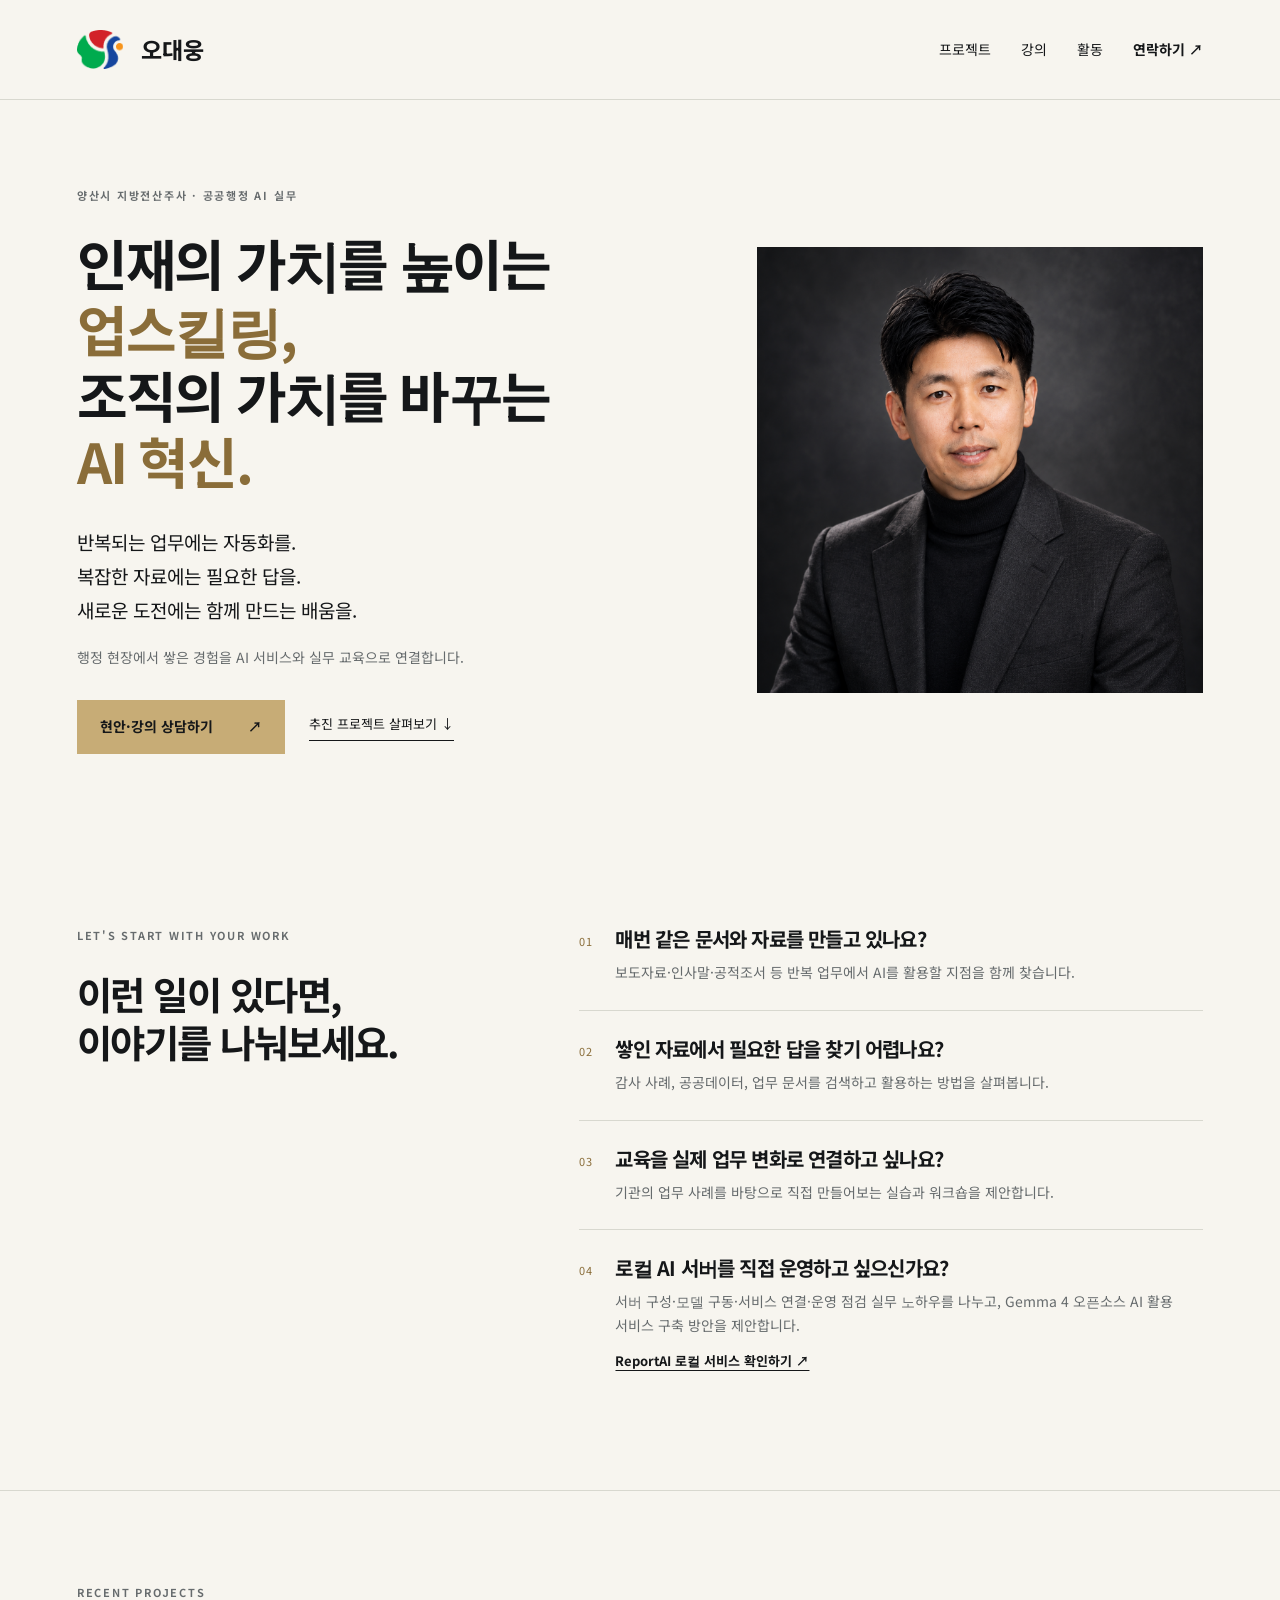
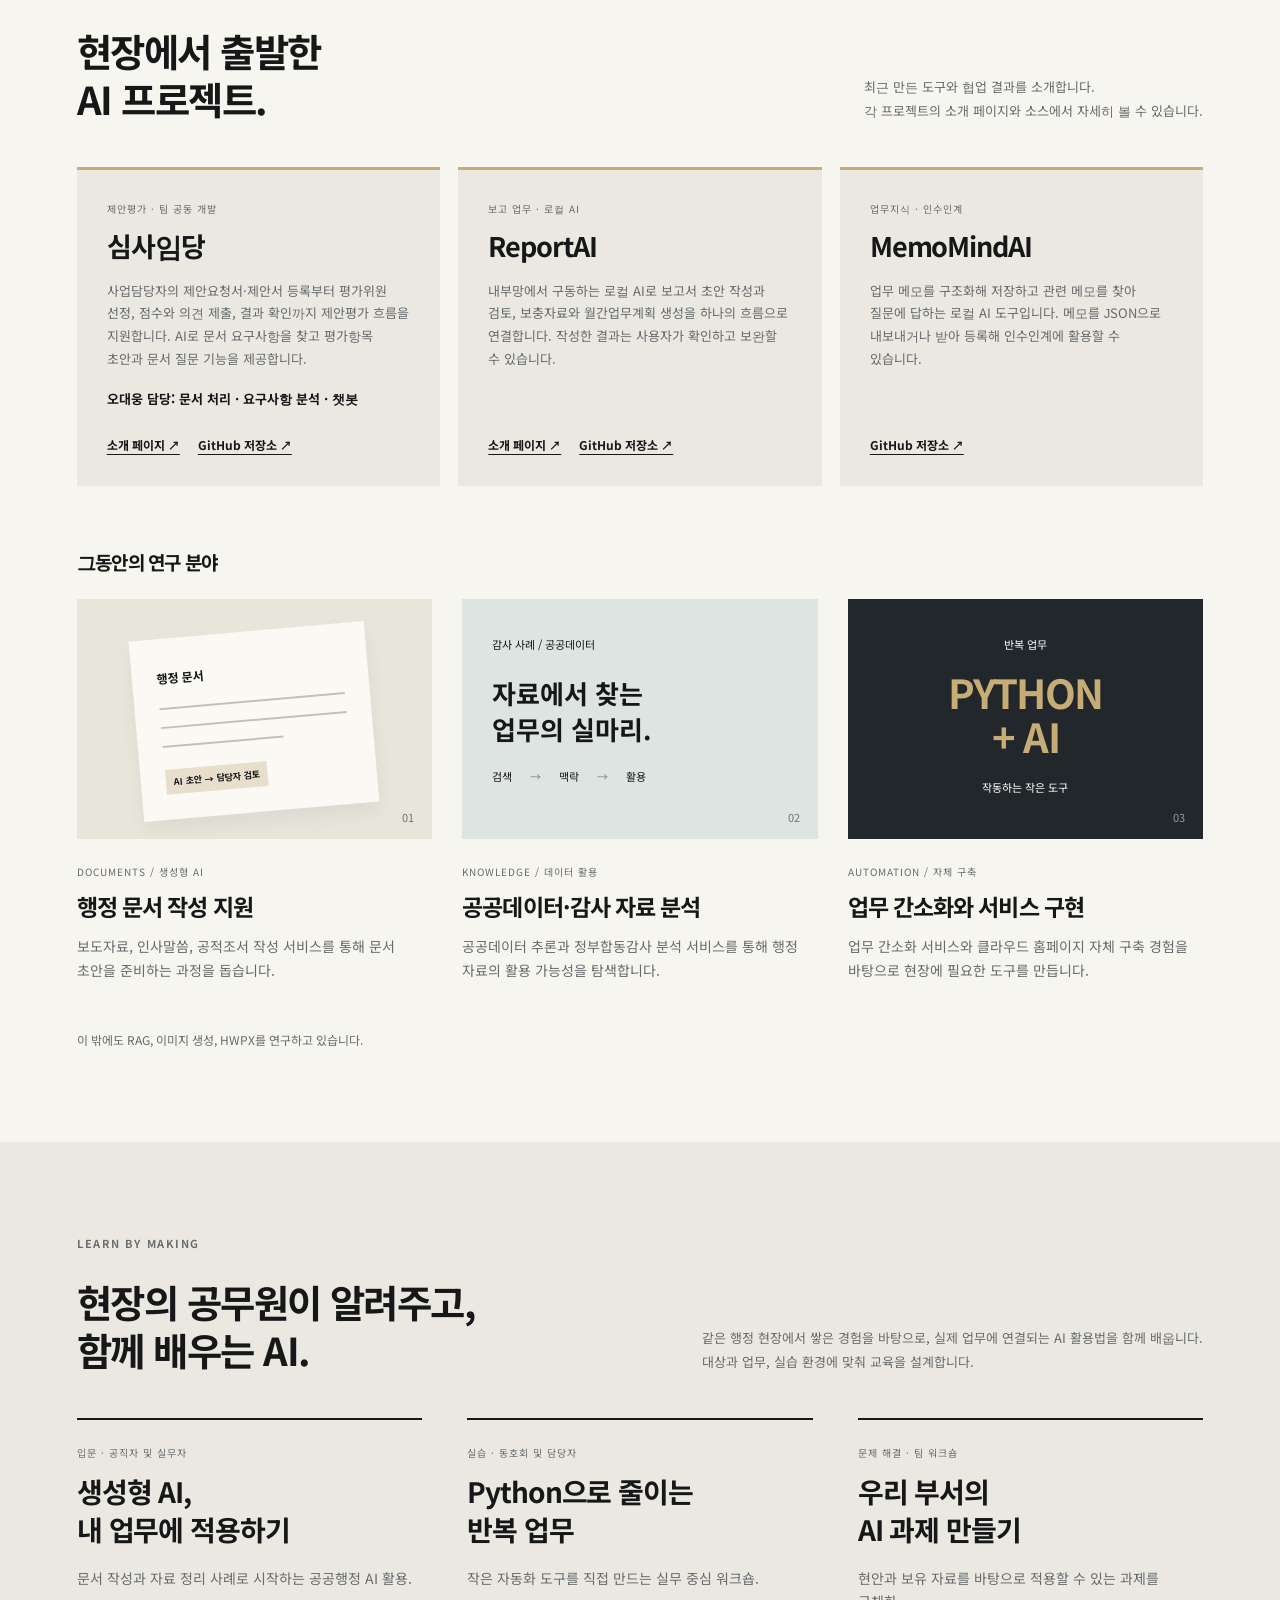
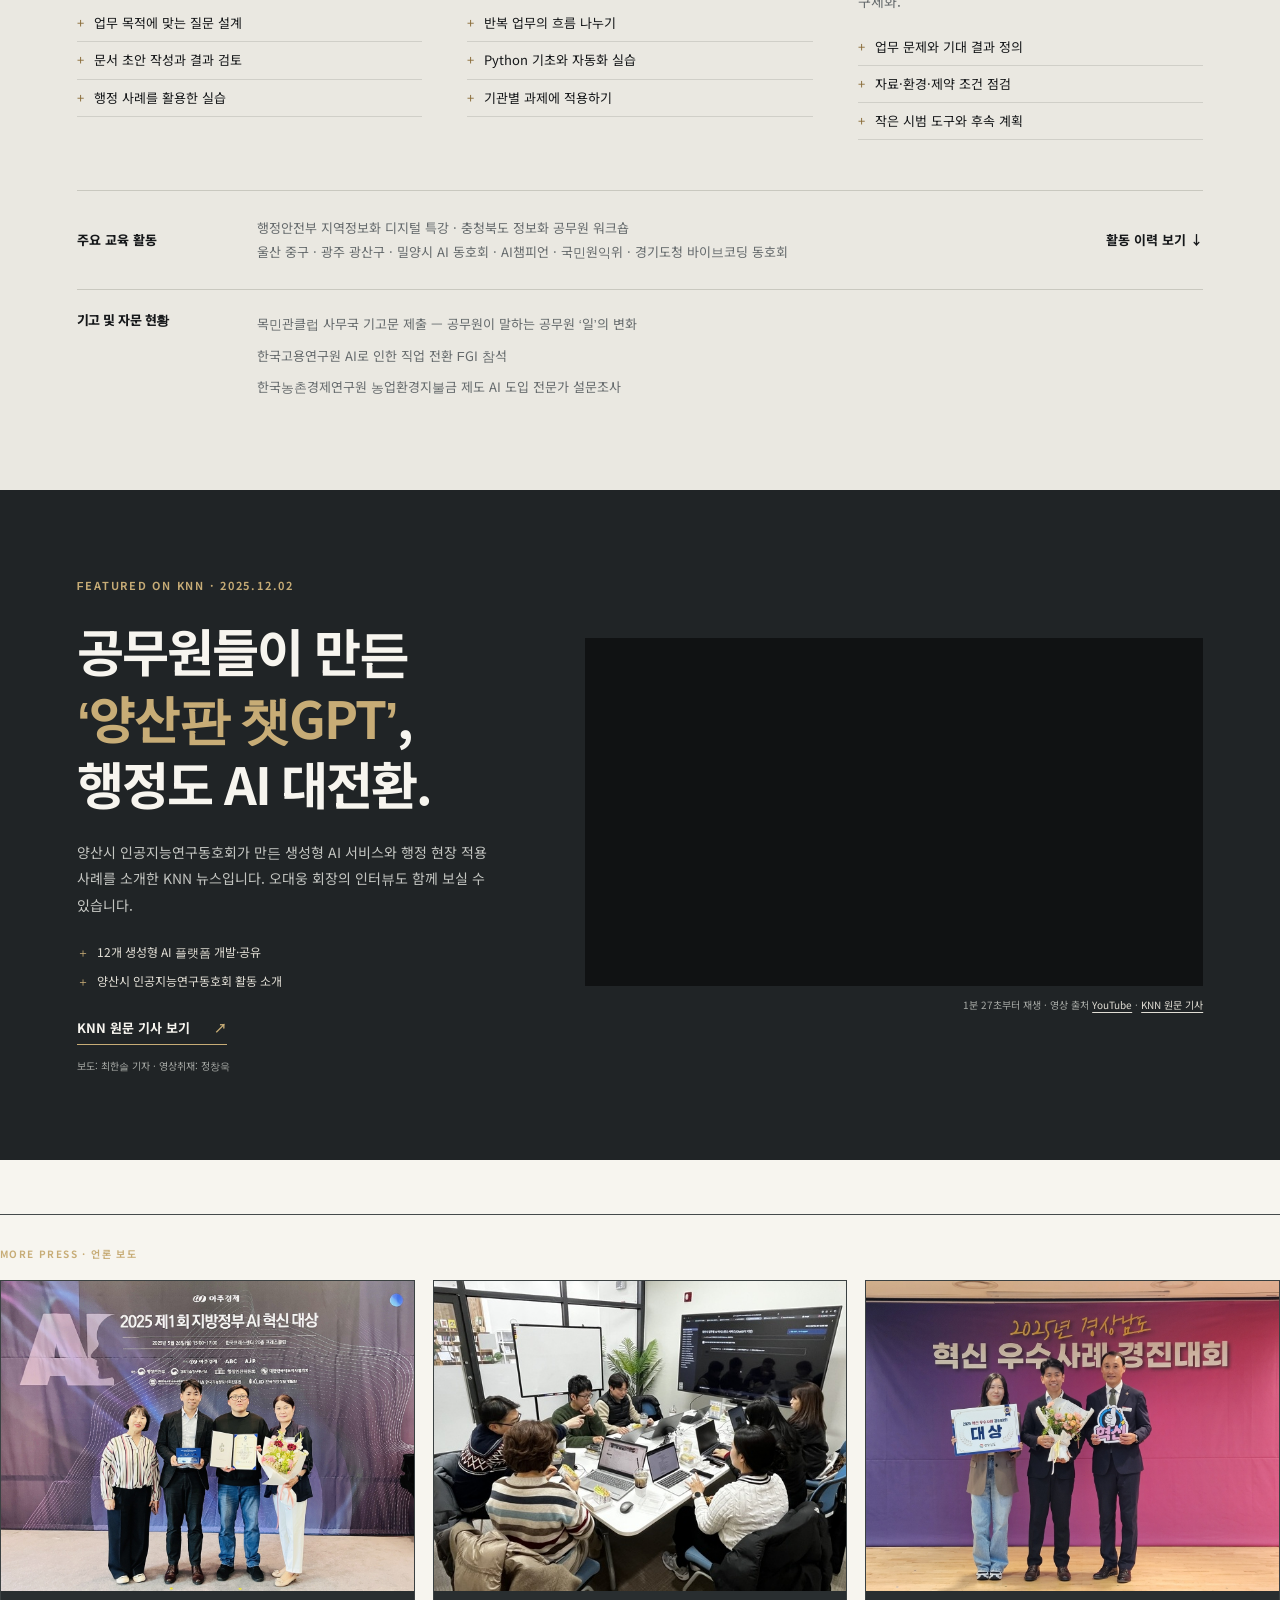
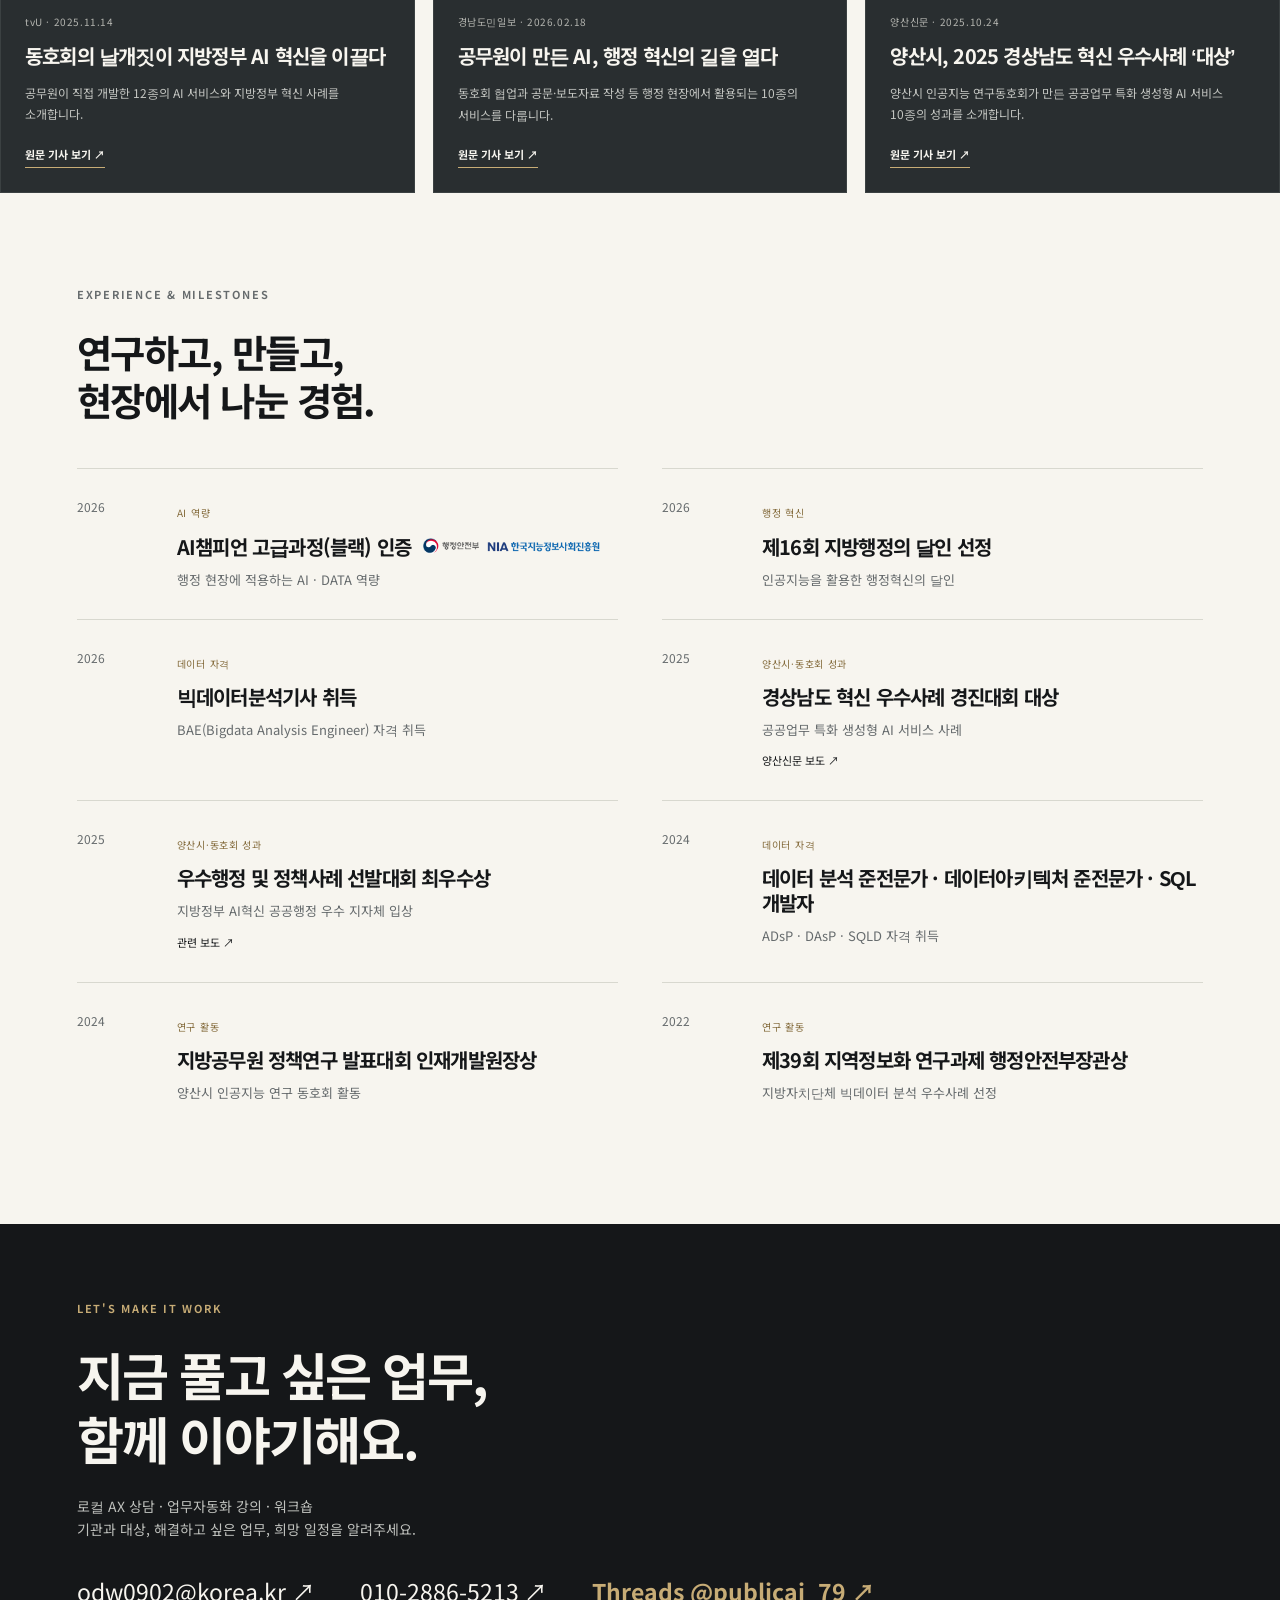
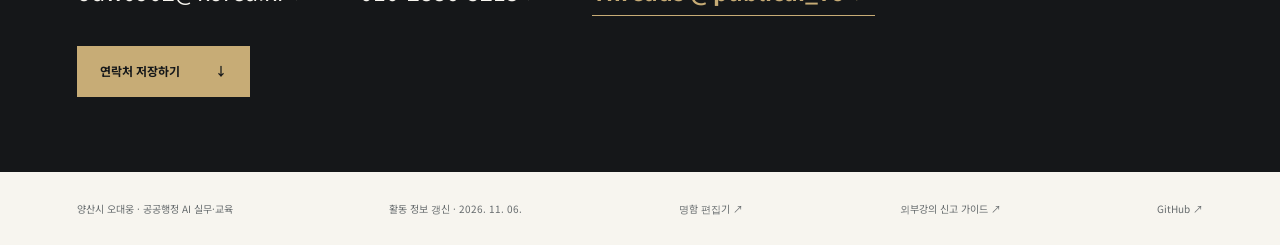
==== index.html @ 7652089c "AI챔피언 블랙 인증과 운영 기관 표시" ====
<!doctype html>
<html lang="ko">
<head>
  <meta charset="utf-8"><meta name="viewport" content="width=device-width, initial-scale=1">
  <title>양산시 오대웅 | 공공행정 AI 프로젝트 · 로컬 AX 상담·강의</title>
  <meta name="description" content="양산시 지방전산주사 오대웅의 공공행정 AI 프로젝트와 활동 소개. 로컬 AX 상담, 업무자동화 강의와 워크숍을 안내합니다.">
  <meta name="theme-color" content="#151719">
  <link rel="stylesheet" href="style.css">
  <script>
    // Keep the browser from restoring the previous scroll position on reload.
    if ("scrollRestoration" in history) history.scrollRestoration = "manual";

    const navigation = performance.getEntriesByType("navigation")[0];
    if (navigation?.type === "reload") {
      window.addEventListener("pageshow", () => {
        // Run after the browser's initial layout/anchor handling on desktop and mobile.
        requestAnimationFrame(() => requestAnimationFrame(() => {
          const root = document.documentElement;
          const previousBehavior = root.style.scrollBehavior;
          root.style.scrollBehavior = "auto";
          window.scrollTo(0, 0);
          root.style.scrollBehavior = previousBehavior;
        }));
      }, { once: true });
    }
  </script>
</head>
<body>
  <a class="skip" href="#main">본문 바로가기</a>
  <header class="header"><a class="wordmark" href="#"><img src="assets/yangsan.png" alt="양산시 마크"><span class="wordmark-name">오대웅</span></a><nav aria-label="주요 메뉴"><a href="#work">프로젝트</a><a href="#teaching">강의</a><a href="#history">활동</a><a class="nav-contact" href="#contact">연락하기 ↗</a></nav></header>
  <main id="main">
    <section class="hero">
      <div class="hero-copy"><p class="eyebrow">양산시 지방전산주사 · 공공행정 AI 실무</p><h1>인재의 가치를 높이는 <br><em>업스킬링,</em> <br>조직의 가치를 바꾸는 <br><em>AI 혁신.</em></h1><p class="intro">반복되는 업무에는 자동화를.<br>복잡한 자료에는 필요한 답을.<br>새로운 도전에는 함께 만드는 배움을.</p><p class="hero-note">행정 현장에서 쌓은 경험을 AI 서비스와 실무 교육으로 연결합니다.</p><div class="actions"><a class="button gold" href="#contact">현안·강의 상담하기 <span>↗</span></a><a class="text-link" href="#work">추진 프로젝트 살펴보기 ↓</a></div></div>
      <aside class="identity" aria-label="소개"><img class="identity-photo" src="assets/Profile_Picture.png?v=frontal" alt="양산시 오대웅 프로필 사진"></aside>
    </section>
    <section class="section needs" id="needs"><div class="section-head"><p class="eyebrow">LET'S START WITH YOUR WORK</p><h2>이런 일이 있다면, <br>이야기를 나눠보세요.</h2></div><div class="needs-list"><article><span>01</span><div><h3>매번 같은 문서와 자료를 만들고 있나요?</h3><p>보도자료·인사말·공적조서 등 반복 업무에서 AI를 활용할 지점을 함께 찾습니다.</p></div></article><article><span>02</span><div><h3>쌓인 자료에서 필요한 답을 찾기 어렵나요?</h3><p>감사 사례, 공공데이터, 업무 문서를 검색하고 활용하는 방법을 살펴봅니다.</p></div></article><article><span>03</span><div><h3>교육을 실제 업무 변화로 연결하고 싶나요?</h3><p>기관의 업무 사례를 바탕으로 직접 만들어보는 실습과 워크숍을 제안합니다.</p></div></article><article><span>04</span><div><h3>로컬 AI 서버를 직접 운영하고 싶으신가요?</h3><p>서버 구성·모델 구동·서비스 연결·운영 점검 실무 노하우를 나누고, Gemma 4 오픈소스 AI 활용 서비스 구축 방안을 제안합니다.</p><a href="https://daeung79.github.io/ReportAI/" target="_blank" rel="noopener">ReportAI 로컬 서비스 확인하기 ↗</a></div></article></div></section>
    <section class="section work" id="work"><div class="section-head"><div><p class="eyebrow">RECENT PROJECTS</p><h2>현장에서 출발한 <br>AI 프로젝트.</h2></div><p class="section-caption">최근 만든 도구와 협업 결과를 소개합니다.<br>각 프로젝트의 소개 페이지와 소스에서 자세히 볼 수 있습니다.</p></div>
      <div class="recent-projects">
        <article class="recent-project"><p class="tag">제안평가 · 팀 공동 개발</p><h3>심사임당</h3><p>사업담당자의 제안요청서·제안서 등록부터 평가위원 선정, 점수와 의견 제출, 결과 확인까지 제안평가 흐름을 지원합니다. AI로 문서 요구사항을 찾고 평가항목 초안과 문서 질문 기능을 제공합니다.</p><p class="project-role">오대웅 담당: 문서 처리 · 요구사항 분석 · 챗봇</p><div class="project-links"><a href="https://daeung79.github.io/Otopilot_team_v0.2/" target="_blank" rel="noopener">소개 페이지 ↗</a><a href="https://github.com/DaeUng79/Otopilot_team_v0.2" target="_blank" rel="noopener">GitHub 저장소 ↗</a></div></article>
        <article class="recent-project"><p class="tag">보고 업무 · 로컬 AI</p><h3>ReportAI</h3><p>내부망에서 구동하는 로컬 AI로 보고서 초안 작성과 검토, 보충자료와 월간업무계획 생성을 하나의 흐름으로 연결합니다. 작성한 결과는 사용자가 확인하고 보완할 수 있습니다.</p><div class="project-links"><a href="https://daeung79.github.io/ReportAI/" target="_blank" rel="noopener">소개 페이지 ↗</a><a href="https://github.com/DaeUng79/ReportAI" target="_blank" rel="noopener">GitHub 저장소 ↗</a></div></article>
        <article class="recent-project"><p class="tag">업무지식 · 인수인계</p><h3>MemoMindAI</h3><p>업무 메모를 구조화해 저장하고 관련 메모를 찾아 질문에 답하는 로컬 AI 도구입니다. 메모를 JSON으로 내보내거나 받아 등록해 인수인계에 활용할 수 있습니다.</p><div class="project-links"><a href="https://github.com/DaeUng79/MemoMindAI" target="_blank" rel="noopener">GitHub 저장소 ↗</a></div></article>
      </div>
      <h3 class="work-subheading">그동안의 연구 분야</h3><div class="projects">
      <article class="project"><div class="project-visual document" aria-hidden="true"><div class="paper"><span>행정 문서</span><i></i><i></i><i></i><b>AI 초안 → 담당자 검토</b></div><span class="visual-number">01</span></div><div class="project-info"><p class="tag">DOCUMENTS / 생성형 AI</p><h3>행정 문서 작성 지원</h3><p>보도자료, 인사말씀, 공적조서 작성 서비스를 통해 문서 초안을 준비하는 과정을 돕습니다.</p></div></article>
      <article class="project"><div class="project-visual search" aria-hidden="true"><div class="search-lines"><span>감사 사례 / 공공데이터</span><b>자료에서 찾는<br>업무의 실마리.</b><div>검색 <span>→</span> 맥락 <span>→</span> 활용</div></div><span class="visual-number">02</span></div><div class="project-info"><p class="tag">KNOWLEDGE / 데이터 활용</p><h3>공공데이터·감사 자료 분석</h3><p>공공데이터 추론과 정부합동감사 분석 서비스를 통해 행정 자료의 활용 가능성을 탐색합니다.</p></div></article>
      <article class="project"><div class="project-visual build" aria-hidden="true"><div class="blocks"><span>반복 업무</span><b>PYTHON<br>+ AI</b><span>작동하는 작은 도구</span></div><span class="visual-number">03</span></div><div class="project-info"><p class="tag">AUTOMATION / 자체 구축</p><h3>업무 간소화와 서비스 구현</h3><p>업무 간소화 서비스와 클라우드 홈페이지 자체 구축 경험을 바탕으로 현장에 필요한 도구를 만듭니다.</p></div></article>
    </div><p class="work-footnote">이 밖에도 RAG, 이미지 생성, HWPX를 연구하고 있습니다.</p></section>
    <section class="teaching section" id="teaching"><div class="section-head"><div><p class="eyebrow">LEARN BY MAKING</p><h2>현장의 공무원이 알려주고, <br>함께 배우는 AI.</h2></div><p class="section-caption">같은 행정 현장에서 쌓은 경험을 바탕으로, 실제 업무에 연결되는 AI 활용법을 함께 배웁니다.<br>대상과 업무, 실습 환경에 맞춰 교육을 설계합니다.</p></div><div class="courses"><article><p class="tag">입문 · 공직자 및 실무자</p><h3>생성형 AI, <br>내 업무에 적용하기</h3><p>문서 작성과 자료 정리 사례로 시작하는 공공행정 AI 활용.</p><ul><li>업무 목적에 맞는 질문 설계</li><li>문서 초안 작성과 결과 검토</li><li>행정 사례를 활용한 실습</li></ul></article><article><p class="tag">실습 · 동호회 및 담당자</p><h3>Python으로 줄이는 <br>반복 업무</h3><p>작은 자동화 도구를 직접 만드는 실무 중심 워크숍.</p><ul><li>반복 업무의 흐름 나누기</li><li>Python 기초와 자동화 실습</li><li>기관별 과제에 적용하기</li></ul></article><article><p class="tag">문제 해결 · 팀 워크숍</p><h3>우리 부서의 <br>AI 과제 만들기</h3><p>현안과 보유 자료를 바탕으로 적용할 수 있는 과제를 구체화.</p><ul><li>업무 문제와 기대 결과 정의</li><li>자료·환경·제약 조건 점검</li><li>작은 시범 도구와 후속 계획</li></ul></article></div><div class="teaching-proof"><span>주요 교육 활동</span><p>행정안전부 지역정보화 디지털 특강 · 충청북도 정보화 공무원 워크숍<br>울산 중구 · 광주 광산구 · 밀양시 AI 동호회 · AI챔피언 · 국민원익위 · 경기도청 바이브코딩 동호회</p><a href="#history">활동 이력 보기 ↓</a></div><div class="teaching-contributions"><h3>기고 및 자문 현황</h3><ul><li>목민관클럽 사무국 기고문 제출 — 공무원이 말하는 공무원 ‘일’의 변화</li><li>한국고용연구원 AI로 인한 직업 전환 FGI 참석</li><li>한국농촌경제연구원 농업환경지불금 제도 AI 도입 전문가 설문조사</li></ul></div></section>
    <section class="news-feature" id="news" aria-labelledby="news-title"><div class="news-inner"><div class="news-copy"><p class="eyebrow">FEATURED ON KNN · 2025.12.02</p><h2 id="news-title">공무원들이 만든<br><em>‘양산판 챗GPT’</em>,<br>행정도 AI 대전환.</h2><p class="news-summary">양산시 인공지능연구동호회가 만든 생성형 AI 서비스와 행정 현장 적용 사례를 소개한 KNN 뉴스입니다. 오대웅 회장의 인터뷰도 함께 보실 수 있습니다.</p><div class="news-facts"><span>12개 생성형 AI 플랫폼 개발·공유</span><span>양산시 인공지능연구동호회 활동 소개</span></div><a class="news-source" href="https://news.knn.co.kr/news/article/180848" target="_blank" rel="noopener">KNN 원문 기사 보기 <span>↗</span></a><p class="news-credit">보도: 최한솔 기자 · 영상취재: 정창욱</p></div><div class="news-player-wrap"><div class="news-player"><iframe src="https://www.youtube-nocookie.com/embed/ME1xnCyJGRc?start=87" title="KNN 뉴스: 공무원들이 만든 양산판 챗GPT, 행정도 AI 대전환 — 1분 27초부터" loading="lazy" allow="accelerometer; autoplay; clipboard-write; encrypted-media; gyroscope; picture-in-picture; web-share" allowfullscreen referrerpolicy="strict-origin-when-cross-origin"></iframe></div><p class="player-caption">1분 27초부터 재생 · 영상 출처 <a href="https://youtu.be/ME1xnCyJGRc?t=87" target="_blank" rel="noopener">YouTube</a> · <a href="https://news.knn.co.kr/news/article/180848" target="_blank" rel="noopener">KNN 원문 기사</a></p></div></div></section>
    <div class="news-coverage" aria-label="관련 언론 보도"><p class="coverage-label">MORE PRESS · 언론 보도</p><div class="coverage-grid"><article class="coverage-card"><img class="coverage-image" src="assets/press/tvu-ai-research.jpg" alt="2025 제1회 지방정부 AI 혁신 대상 시상식에서 기념촬영한 양산시 인공지능 연구 동호회" loading="lazy"><div class="coverage-copy"><p class="coverage-meta">tvU · 2025.11.14</p><h3>동호회의 날개짓이 지방정부 AI 혁신을 이끌다</h3><p>공무원이 직접 개발한 12종의 AI 서비스와 지방정부 혁신 사례를 소개합니다.</p><a href="https://www.thevoiceofus.co.kr/news/article.html?no=15057" target="_blank" rel="noopener">원문 기사 보기 <span>↗</span></a></div></article><article class="coverage-card"><img class="coverage-image" src="assets/press/idomin-ai-research.jpeg" alt="양산시 인공지능 연구 동호회가 정기모임에서 업무용 AI 서비스 개선을 논의하는 모습" loading="lazy"><div class="coverage-copy"><p class="coverage-meta">경남도민일보 · 2026.02.18</p><h3>공무원이 만든 AI, 행정 혁신의 길을 열다</h3><p>동호회 협업과 공문·보도자료 작성 등 행정 현장에서 활용되는 10종의 서비스를 다룹니다.</p><a href="https://www.idomin.com/news/articleView.html?idxno=956565" target="_blank" rel="noopener">원문 기사 보기 <span>↗</span></a></div></article><article class="coverage-card"><img class="coverage-image" src="assets/press/jjjachinews-innovation-award-2025.jpg" alt="2025 경상남도 혁신 우수사례 경진대회에서 대상을 수상한 양산시 관계자들의 기념사진" loading="lazy"><div class="coverage-copy"><p class="coverage-meta">양산신문 · 2025.10.24</p><h3>양산시, 2025 경상남도 혁신 우수사례 ‘대상’</h3><p>양산시 인공지능 연구동호회가 만든 공공업무 특화 생성형 AI 서비스 10종의 성과를 소개합니다.</p><a href="https://www.yangsanilbo.com/news/articleView.html?idxno=120053" target="_blank" rel="noopener">원문 기사 보기 <span>↗</span></a></div></article></div></div>
    <section class="section history" id="history"><div class="section-head"><div><p class="eyebrow">EXPERIENCE & MILESTONES</p><h2>연구하고, 만들고, <br>현장에서 나눈 경험.</h2></div></div><div class="timeline">
      <article><time>2026</time><div><span class="timeline-tag">AI 역량</span><div class="certification-heading"><h3>AI챔피언 고급과정(블랙) 인증</h3><div class="certification-logos" aria-label="인증 운영 기관"><img src="assets/mois.png" alt="행정안전부"><img src="assets/nia.png" alt="한국지능정보사회진흥원"></div></div><p>행정 현장에 적용하는 AI · DATA 역량</p></div></article>
      <article><time>2026</time><div><span class="timeline-tag">행정 혁신</span><h3>제16회 지방행정의 달인 선정</h3><p>인공지능을 활용한 행정혁신의 달인</p></div></article>
      <article><time>2026</time><div><span class="timeline-tag">데이터 자격</span><h3>빅데이터분석기사 취득</h3><p>BAE(Bigdata Analysis Engineer) 자격 취득</p></div></article>
      <article><time>2025</time><div><span class="timeline-tag">양산시·동호회 성과</span><h3>경상남도 혁신 우수사례 경진대회 대상</h3><p>공공업무 특화 생성형 AI 서비스 사례</p><a href="https://www.yangsanilbo.com/news/articleView.html?idxno=120053" target="_blank" rel="noopener">양산신문 보도 ↗</a></div></article>
      <article><time>2025</time><div><span class="timeline-tag">양산시·동호회 성과</span><h3>우수행정 및 정책사례 선발대회 최우수상</h3><p>지방정부 AI혁신 공공행정 우수 지자체 입상</p><a href="https://www.opengo.center/news/articleView.html?idxno=33318" target="_blank" rel="noopener">관련 보도 ↗</a></div></article>
      <article><time>2024</time><div><span class="timeline-tag">데이터 자격</span><h3>데이터 분석 준전문가 · 데이터아키텍처 준전문가 · SQL 개발자</h3><p>ADsP · DAsP · SQLD 자격 취득</p></div></article>
      <article><time>2024</time><div><span class="timeline-tag">연구 활동</span><h3>지방공무원 정책연구 발표대회 인재개발원장상</h3><p>양산시 인공지능 연구 동호회 활동</p></div></article>
      <article><time>2022</time><div><span class="timeline-tag">연구 활동</span><h3>제39회 지역정보화 연구과제 행정안전부장관상</h3><p>지방자치단체 빅데이터 분석 우수사례 선정</p></div></article>
    </div></section>
    <section class="contact section" id="contact"><p class="eyebrow">LET'S MAKE IT WORK</p><h2>지금 풀고 싶은 업무, <br>함께 이야기해요.</h2><p>로컬 AX 상담 · 업무자동화 강의 · 워크숍<br>기관과 대상, 해결하고 싶은 업무, 희망 일정을 알려주세요.</p><div class="contact-links"><a href="mailto:odw0902@korea.kr?subject=AI%20%ED%98%84%EC%95%88%20%EC%83%81%EB%8B%B4%20%C2%B7%20%EA%B0%95%EC%9D%98%20%EB%AC%B8%EC%9D%98">odw0902@korea.kr ↗</a><a href="tel:+821028865213">010-2886-5213 ↗</a><a class="contact-social" href="https://www.threads.com/@publicai_79" target="_blank" rel="noopener noreferrer" aria-label="Threads에서 오대웅 @publicai_79 프로필 열기">Threads @publicai_79 ↗</a></div><a class="button gold" href="assets/oh-daeung.vcf" download>연락처 저장하기 <span>↓</span></a></section>
  </main>
  <footer><span>양산시 오대웅 · 공공행정 AI 실무·교육</span><span>활동 정보 갱신 · 2026. 11. 06.</span><a href="editor.html">명함 편집기 ↗</a><a href="lecture.html">외부강의 신고 가이드 ↗</a><a href="https://github.com/DaeUng79/MeetMe" target="_blank" rel="noopener">GitHub ↗</a></footer>
</body></html>
---- style.css ----
@font-face{font-family:MeetSans;src:url('assets/meet-sans.woff') format('woff');font-weight:100 900;font-display:swap}
:root{--ink:#151719;--paper:#f7f5ef;--gold:#c7ac76;--muted:#666b6d;--line:#d8d8cf}
*{box-sizing:border-box}
html{scroll-behavior:smooth;scroll-padding-top:100px}
body{margin:0;background:var(--paper);color:var(--ink);font-family:MeetSans,'Apple SD Gothic Neo','Malgun Gothic',sans-serif;line-height:1.7;word-break:keep-all}
a{color:inherit;text-decoration:none}
a:hover{text-decoration:underline;text-underline-offset:5px}
a:focus-visible{outline:3px solid #9d722b;outline-offset:5px}
h1,h2,h3,p{margin:0}
h1,h2,h3{line-height:1.25;letter-spacing:-.04em}
img{max-width:100%}
.skip{position:absolute;left:20px;top:-100px;padding:10px;background:white;z-index:100}
.skip:focus{top:10px}
.header{height:100px;display:flex;justify-content:space-between;align-items:center;margin:auto;padding:0 6%;max-width:1600px;border-bottom:1px solid var(--line)}
.wordmark{font-size:23px;font-weight:750;display:flex;align-items:center;gap:18px}
.wordmark img{width:42px;height:42px;object-fit:contain}
.wordmark span{font-size:10px;letter-spacing:.15em;font-weight:500;border-left:1px solid #aaa;padding-left:18px}
.header nav{display:flex;gap:30px;font-size:14px}
.nav-contact{font-weight:700}
.hero{max-width:1600px;margin:auto;padding:86px 6% 80px;display:grid;grid-template-columns:1.35fr 1fr;gap:7%;align-items:center}
.eyebrow{font-size:11px;letter-spacing:.16em;font-weight:650;margin-bottom:24px;color:var(--muted)}
h1{font-size:clamp(40px,4.3vw,70px);line-height:1.2}
h1 em{font-style:normal;color:#8a6d39}
.intro{font-size:19px;margin-top:32px;line-height:1.8}
.hero-note{font-size:14px;margin-top:19px;color:var(--muted)}
.actions{display:flex;align-items:center;gap:24px;margin-top:30px;flex-wrap:wrap}
.button{display:inline-flex;justify-content:space-between;gap:35px;align-items:center;padding:15px 23px;font-size:14px;font-weight:700}
.gold{background:var(--gold);color:var(--ink)}
.text-link{font-size:13px;border-bottom:1px solid currentColor;padding-bottom:5px}
.identity{position:relative;overflow:hidden;padding:0;min-height:0}
.identity-photo{display:block;width:100%;height:auto;aspect-ratio:1;object-fit:contain}
.section{padding:92px 6%;max-width:1600px;margin:auto}
.section-head{display:flex;justify-content:space-between;align-items:end;gap:30px;margin-bottom:45px}
h2{font-size:clamp(30px,3vw,46px)}
.section-caption{font-size:13px;color:var(--muted);line-height:1.8}
.needs{display:grid;grid-template-columns:.9fr 1.4fr;gap:9%;border-bottom:1px solid var(--line)}
.needs .section-head{align-items:start;display:block;margin:0}
.needs-list article{display:flex;gap:22px;padding:25px 0;border-top:1px solid var(--line)}
.needs-list article:first-child{padding-top:0;border-top:0}
.needs-list article>span{font-size:11px;color:#8a6d39;letter-spacing:.1em;margin-top:6px}
.needs h3{font-size:20px;margin-bottom:10px}
.needs p:not(.eyebrow){font-size:14px;color:var(--muted)}
.needs-list a{display:inline-block;margin-top:12px;font-size:13px;font-weight:700;text-decoration:underline;text-underline-offset:4px}
.recent-projects{display:grid;grid-template-columns:repeat(3,minmax(0,1fr));gap:18px;margin-bottom:64px}
.recent-project{display:flex;flex-direction:column;align-items:flex-start;min-height:310px;padding:30px;background:#eae8e1;border-top:3px solid var(--gold)}
.recent-project h3{font-size:27px;line-height:1.25}
.recent-project>p:not(.tag){font-size:13px;line-height:1.75;color:var(--muted);margin-top:17px}
.recent-project .project-role{font-weight:700;color:var(--ink)!important}
.project-links{display:flex;gap:10px 18px;flex-wrap:wrap;margin-top:auto;padding-top:25px}
.project-links a{font-size:12px;font-weight:700;text-decoration:underline;text-underline-offset:4px}
.work-subheading{font-size:19px;margin-bottom:25px}
@media (min-width:701px) and (max-width:1000px){.recent-projects{grid-template-columns:repeat(2,minmax(0,1fr))}.recent-project:last-child{grid-column:1/-1;min-height:0}}
.projects{display:grid;grid-template-columns:repeat(3,1fr);gap:30px}
.project-visual{height:240px;position:relative;overflow:hidden;padding:30px}
.document{background:#e8e5db}
.search{background:#dde4e2}
.build{background:#21272b;color:white}
.visual-number{position:absolute;right:18px;bottom:12px;font-size:11px;opacity:.55}
.paper{background:#faf9f4;padding:25px;width:80%;margin:2px auto;transform:rotate(-5deg);box-shadow:0 10px 20px #0000000d}
.paper>span{font-size:12px;font-weight:700}
.paper i{display:block;background:#c2c1b9;height:2px;margin-top:17px}
.paper i:nth-last-child(2){width:65%}
.paper b{font-size:9px;background:#e7decb;padding:5px 8px;display:inline-block;margin-top:22px}
.search-lines>span,.blocks>span{font-size:11px}
.search-lines b{display:block;font-size:26px;line-height:1.4;margin:19px 0}
.search-lines>div{font-size:11px}
.search-lines>div span{padding:0 15px;color:#738981}
.blocks{text-align:center}
.blocks b{display:block;font-size:40px;line-height:1.1;letter-spacing:-.04em;color:var(--gold);margin:14px 0}
.project-info{padding-top:24px}
.tag{font-size:10px;letter-spacing:.1em;color:var(--muted);margin-bottom:12px}
.project h3{font-size:23px}
.project-info>p:not(.tag){font-size:14px;color:var(--muted);margin:15px 0}
.project a{font-size:12px;font-weight:650}
.work-footnote{font-size:12px;margin-top:32px;color:var(--muted)}
.teaching{background:#eae8e1}
.courses{display:grid;grid-template-columns:repeat(3,1fr);gap:45px}
.courses article{border-top:2px solid var(--ink);padding-top:24px}
.courses h3{font-size:28px;line-height:1.35}
.courses article>p:not(.tag){margin-top:18px;color:var(--muted);font-size:14px}
.courses ul{list-style:none;padding:15px 0 0;margin:0;font-size:13px}
.courses li{padding:7px 0;border-bottom:1px solid #d0cfc8}
.courses li:before{content:'+';margin-right:10px;color:#8a6d39}
.teaching-proof,.teaching-contributions{font-size:13px;line-height:1.8}
.teaching-proof{display:grid;grid-template-columns:160px minmax(0,1fr) auto;gap:20px;margin-top:50px;padding-top:25px;border-top:1px solid #c9c8bf;align-items:center}
.teaching-proof>span,.teaching-contributions h3{font-weight:750}
.teaching-proof>span{white-space:nowrap}
.teaching-proof p,.teaching-contributions ul{color:var(--muted)}
.teaching-proof a{margin-left:auto;white-space:nowrap;font-weight:700;text-underline-offset:4px}
.teaching-contributions{display:grid;grid-template-columns:160px 1fr;gap:20px;margin-top:26px;padding-top:22px;border-top:1px solid #c9c8bf}
.teaching-contributions h3{font-size:13px}
.teaching-contributions ul{list-style:none;padding:0;margin:0;color:var(--muted)}
.teaching-contributions li+li{margin-top:8px}
.timeline{max-width:930px;margin-left:auto}
.timeline article{display:grid;grid-template-columns:140px 1fr;padding:28px 0;border-top:1px solid var(--line);gap:25px}
.timeline time{font-size:12px;color:var(--muted)}
.timeline-tag{font-size:10px;color:#846b3c;letter-spacing:.07em}
.timeline h3{font-size:20px;margin-top:9px}
.certification-heading{display:flex;flex-wrap:wrap;align-items:center;gap:10px 12px;margin-top:9px}
.certification-heading h3{margin:0}
.certification-logos{display:flex;align-items:center;gap:8px;flex-wrap:wrap}
.certification-logos img{display:block;width:auto;max-width:100%;height:16px;object-fit:contain}
.certification-logos img:last-child{height:15px}
.timeline p{font-size:13px;color:var(--muted);margin:10px 0 0}
.timeline a{font-size:11px;display:inline-block;margin-top:10px}
@media(min-width:1001px){.timeline{display:grid;grid-template-columns:repeat(2,minmax(0,1fr));column-gap:44px;max-width:none;margin-left:0}.timeline article{grid-template-columns:82px minmax(0,1fr);gap:18px}}
.source-link{display:table;margin:30px 0 0 auto}
.contact{background:var(--ink);color:var(--paper);padding-top:75px;padding-bottom:75px}
.contact .eyebrow{color:var(--gold)}
.contact h2{font-size:clamp(35px,4vw,58px)}
.contact>p:not(.eyebrow){color:#bfc1bd;font-size:14px;margin-top:25px}
.contact-links{display:flex;align-items:baseline;gap:45px;margin:30px 0;font-size:23px}
.contact-links>a{white-space:nowrap}
.contact-social{display:inline-block;padding-bottom:4px;border-bottom:1px solid var(--gold);font-size:inherit;font-weight:700;color:var(--gold)}
@media(min-width:701px) and (max-width:950px){.contact-links{gap:clamp(12px,2vw,22px);font-size:clamp(18px,2.4vw,22px)}}
.contact .button{font-size:12px}
footer{display:flex;gap:25px;align-items:center;justify-content:space-between;padding:28px 6%;font-size:10px;color:var(--muted);max-width:1600px;margin:auto}
@media(min-width:1500px){.hero{gap:13%}}@media(max-width:1000px){.header nav{gap:18px}.wordmark span{display:none}.hero{gap:5%;padding-block:55px}.identity{padding:25px;min-height:445px}.needs{gap:5%}.projects{gap:20px}.project-visual{padding:20px;height:215px}.paper{width:94%}.section{padding-block:65px}.courses{gap:25px}.courses h3{font-size:24px}.section-caption{max-width:280px}}
@media(max-width:700px){html{scroll-padding-top:25px}.header{height:75px}.wordmark{font-size:21px}.header nav{gap:15px;font-size:12px}.header nav a:first-child{display:none}.hero{display:block;padding-top:45px}.eyebrow{font-size:10px;margin-bottom:20px}h1{font-size:43px}.intro{font-size:17px;margin-top:26px}.hero-note{font-size:12px}.actions{gap:20px}.button{font-size:13px;padding:14px 18px}.identity{margin-top:42px;min-height:0;padding:28px}.monogram{margin:25px 0 20px;font-size:82px}.identity h2{font-size:29px}.identity-top{font-size:9px}.section{padding:58px 6%}.section-head{display:block;margin-bottom:30px}.section-caption{margin-top:20px;max-width:none;font-size:12px}h2{font-size:32px}.needs{display:block}.needs .section-head{margin-bottom:30px}.needs h3{font-size:19px}.needs p:not(.eyebrow){font-size:13px}.needs-list article{gap:15px;padding:22px 0}.recent-projects{display:block;margin-bottom:48px}.recent-project{min-height:0;margin-bottom:16px;padding:24px}.recent-project h3{font-size:24px}.work-subheading{font-size:18px}.projects{display:block}.project{margin-bottom:35px}.project:last-child{margin-bottom:0}.project-visual{height:245px;padding:30px}.paper{width:65%;max-width:240px}.search-lines b{font-size:29px}.blocks b{font-size:45px}.project-info{padding-top:20px}.project-info>p:not(.tag){font-size:13px}.work-footnote{font-size:11px}.courses{display:block}.courses article{margin-top:32px}.courses h3{font-size:27px}.teaching-proof{display:block;margin-top:32px}.teaching-proof p{margin:14px 0}.teaching-proof a{display:inline-block}.teaching-contributions{grid-template-columns:1fr;gap:12px;margin-top:22px;padding-top:20px}.teaching-contributions li+li{margin-top:10px}.timeline article{grid-template-columns:1fr;gap:8px;padding:24px 0}.timeline h3{font-size:19px}.timeline p{font-size:12px}.timeline-tag{font-size:10px}.timeline time{font-size:11px}.source-link{font-size:12px;margin-left:0}.contact-links{display:flex;flex-direction:column;gap:15px;font-size:22px}.contact h2{font-size:38px}footer{align-items:start;flex-direction:column;gap:7px;font-size:10px}}
@media(prefers-reduced-motion:reduce){html{scroll-behavior:auto}}

@media(max-width:700px){.hero h1{font-size:clamp(32px,8vw,43px)}}

@media(max-width:700px){
  .work h2 br,.courses h3 br{display:none}
}

.identity{padding:0;min-height:0}


.wordmark img{width:2em;height:1.7em;object-fit:cover;object-position:left center;flex:none}
.wordmark .wordmark-name{display:inline;border:0;padding:0;font-size:inherit;font-weight:inherit;letter-spacing:normal;white-space:nowrap}
.wordmark .wordmark-pac{display:inline;border:0;padding:0;margin-left:-10px;font-size:9px;letter-spacing:0;font-weight:500;color:#74613d;white-space:nowrap}
.news-feature{background:#202426;color:var(--paper);padding:86px 6%}
.news-inner{max-width:1408px;margin:auto;display:grid;grid-template-columns:.82fr 1.18fr;gap:7%;align-items:center}
.news-feature .eyebrow{color:var(--gold);margin-bottom:22px}
.news-feature h2{font-size:clamp(34px,4vw,56px);line-height:1.3}
.news-feature h2 em{font-style:normal;color:var(--gold)}
.news-summary{font-size:14px;color:#c4c6c2;line-height:1.9;margin-top:22px;max-width:480px}
.news-facts{display:grid;gap:9px;margin-top:23px;color:#e1ded5;font-size:12px}
.news-facts span:before{content:'＋';color:var(--gold);margin-right:8px}
.news-source{display:inline-flex;gap:24px;align-items:center;margin-top:26px;padding-bottom:5px;border-bottom:1px solid var(--gold);font-size:13px;font-weight:700}
.news-source span{color:var(--gold)}
.news-credit{font-size:10px;color:#a7aaa6;margin-top:12px}
.news-player{position:relative;aspect-ratio:16/9;background:#101213;overflow:hidden}
.news-player iframe{position:absolute;inset:0;width:100%;height:100%;border:0}
.player-caption{font-size:10px;color:#a7aaa6;margin-top:10px;text-align:right}
.player-caption a{color:#e1ded5;text-decoration:underline;text-underline-offset:3px}
.news-coverage{max-width:1408px;margin:54px auto 0;padding-top:30px;border-top:1px solid #454a4b}
.coverage-label{font-size:10px;letter-spacing:.14em;color:var(--gold);margin-bottom:18px;font-weight:650}
.coverage-grid{display:grid;grid-template-columns:repeat(3,minmax(0,1fr));gap:18px}
.coverage-card{overflow:hidden;background:#292e30;color:var(--paper);border:1px solid #3b4142}
.coverage-image{display:block;width:100%;aspect-ratio:4/3;object-fit:cover;background:#353b3d}
.coverage-copy{padding:22px 24px 24px}
.coverage-meta{font-size:10px;letter-spacing:.06em;color:#b4b5b0;margin-bottom:12px}
.coverage-card h3{font-size:20px;line-height:1.4}
.coverage-copy>p:not(.coverage-meta){font-size:12px;color:#c4c6c2;line-height:1.8;margin-top:12px}
.coverage-copy>a{display:inline-block;font-size:11px;font-weight:700;margin-top:20px;padding-bottom:3px;border-bottom:1px solid var(--gold)}
.coverage-card>a span{color:var(--gold);margin-left:8px}
@media(max-width:700px){
  .wordmark{gap:7px;font-size:16px}
  .wordmark img{width:2em;height:1.7em}
  .header nav{gap:clamp(7px,2.3vw,12px);font-size:11px}
  .news-feature{padding:62px 6%}
  .news-inner{grid-template-columns:1fr;gap:30px}
  .news-feature h2{font-size:35px}
  .news-summary{font-size:13px}
  .player-caption{text-align:left}
  .news-coverage{margin-top:38px;padding-top:24px}
  .coverage-grid{grid-template-columns:1fr;gap:12px}
  .coverage-copy{padding:20px}
  .coverage-card h3{font-size:18px}
  .contact-social{margin-top:7px}
}
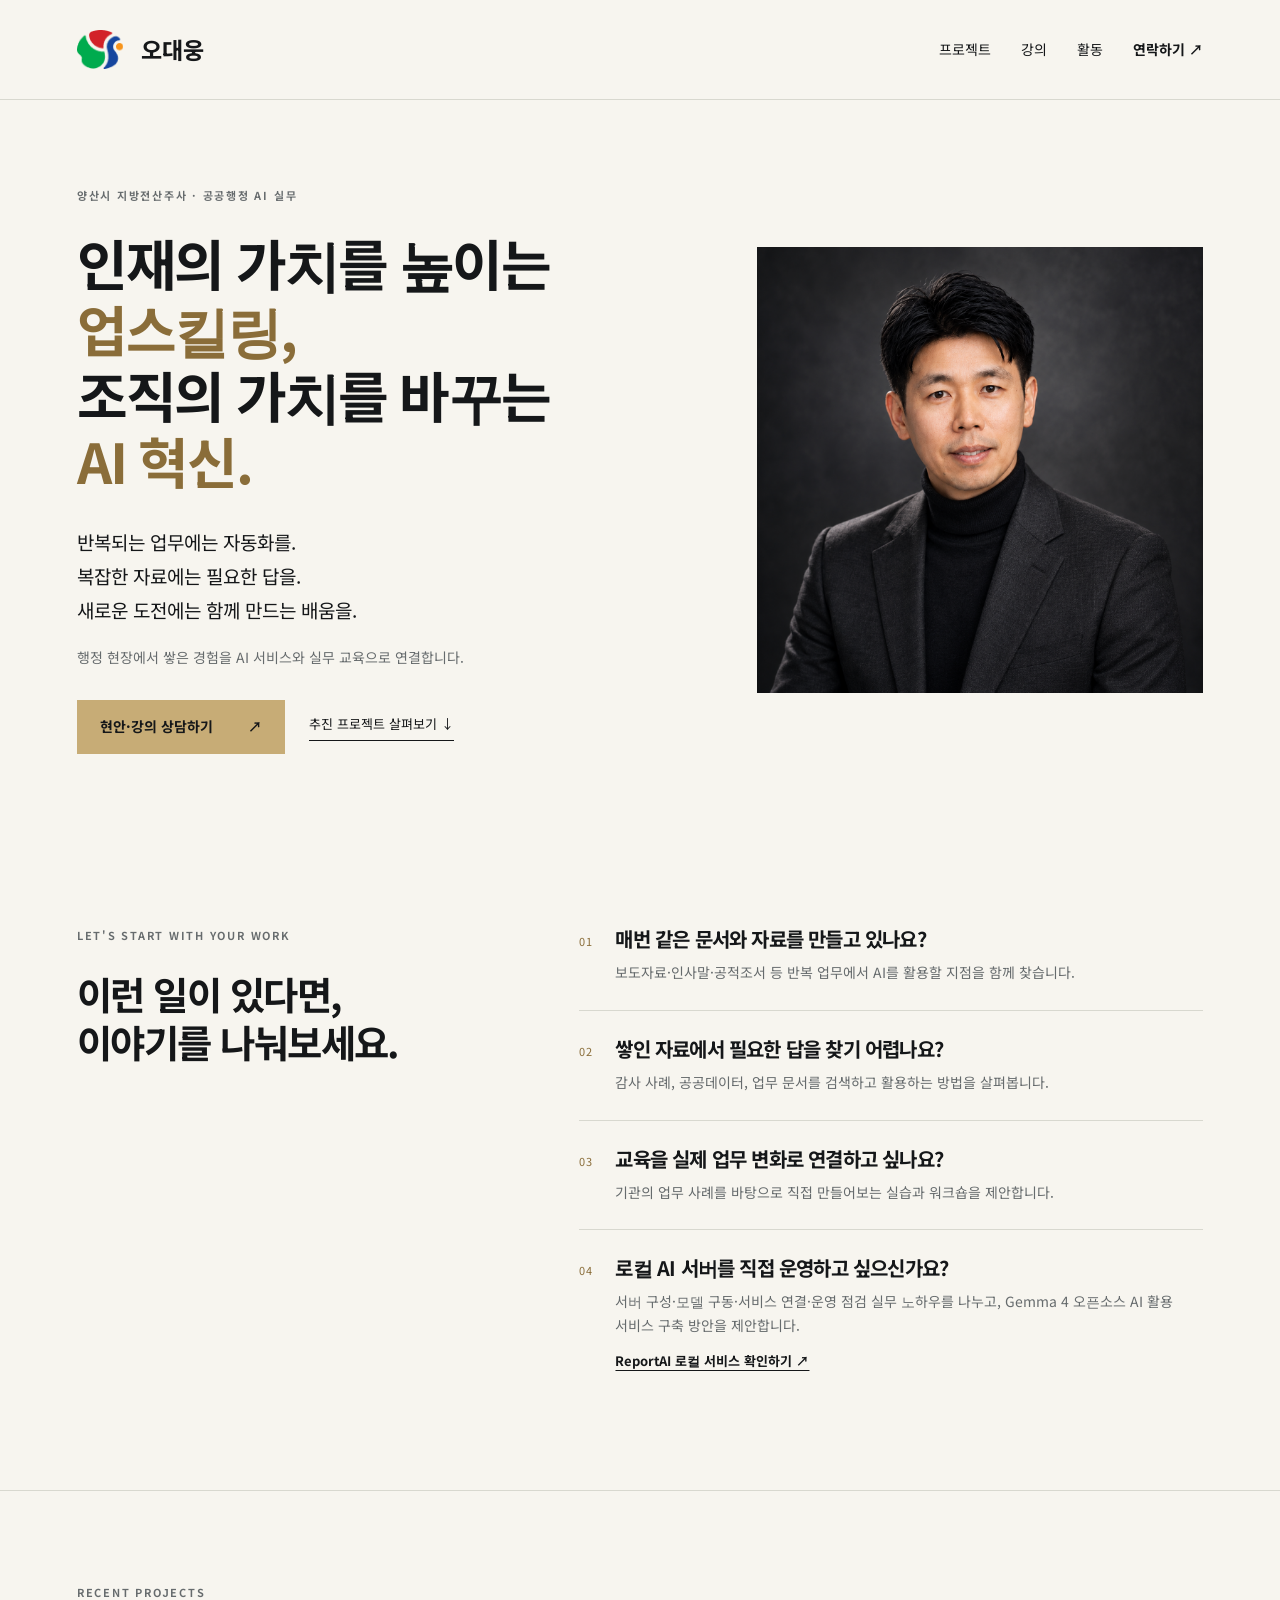
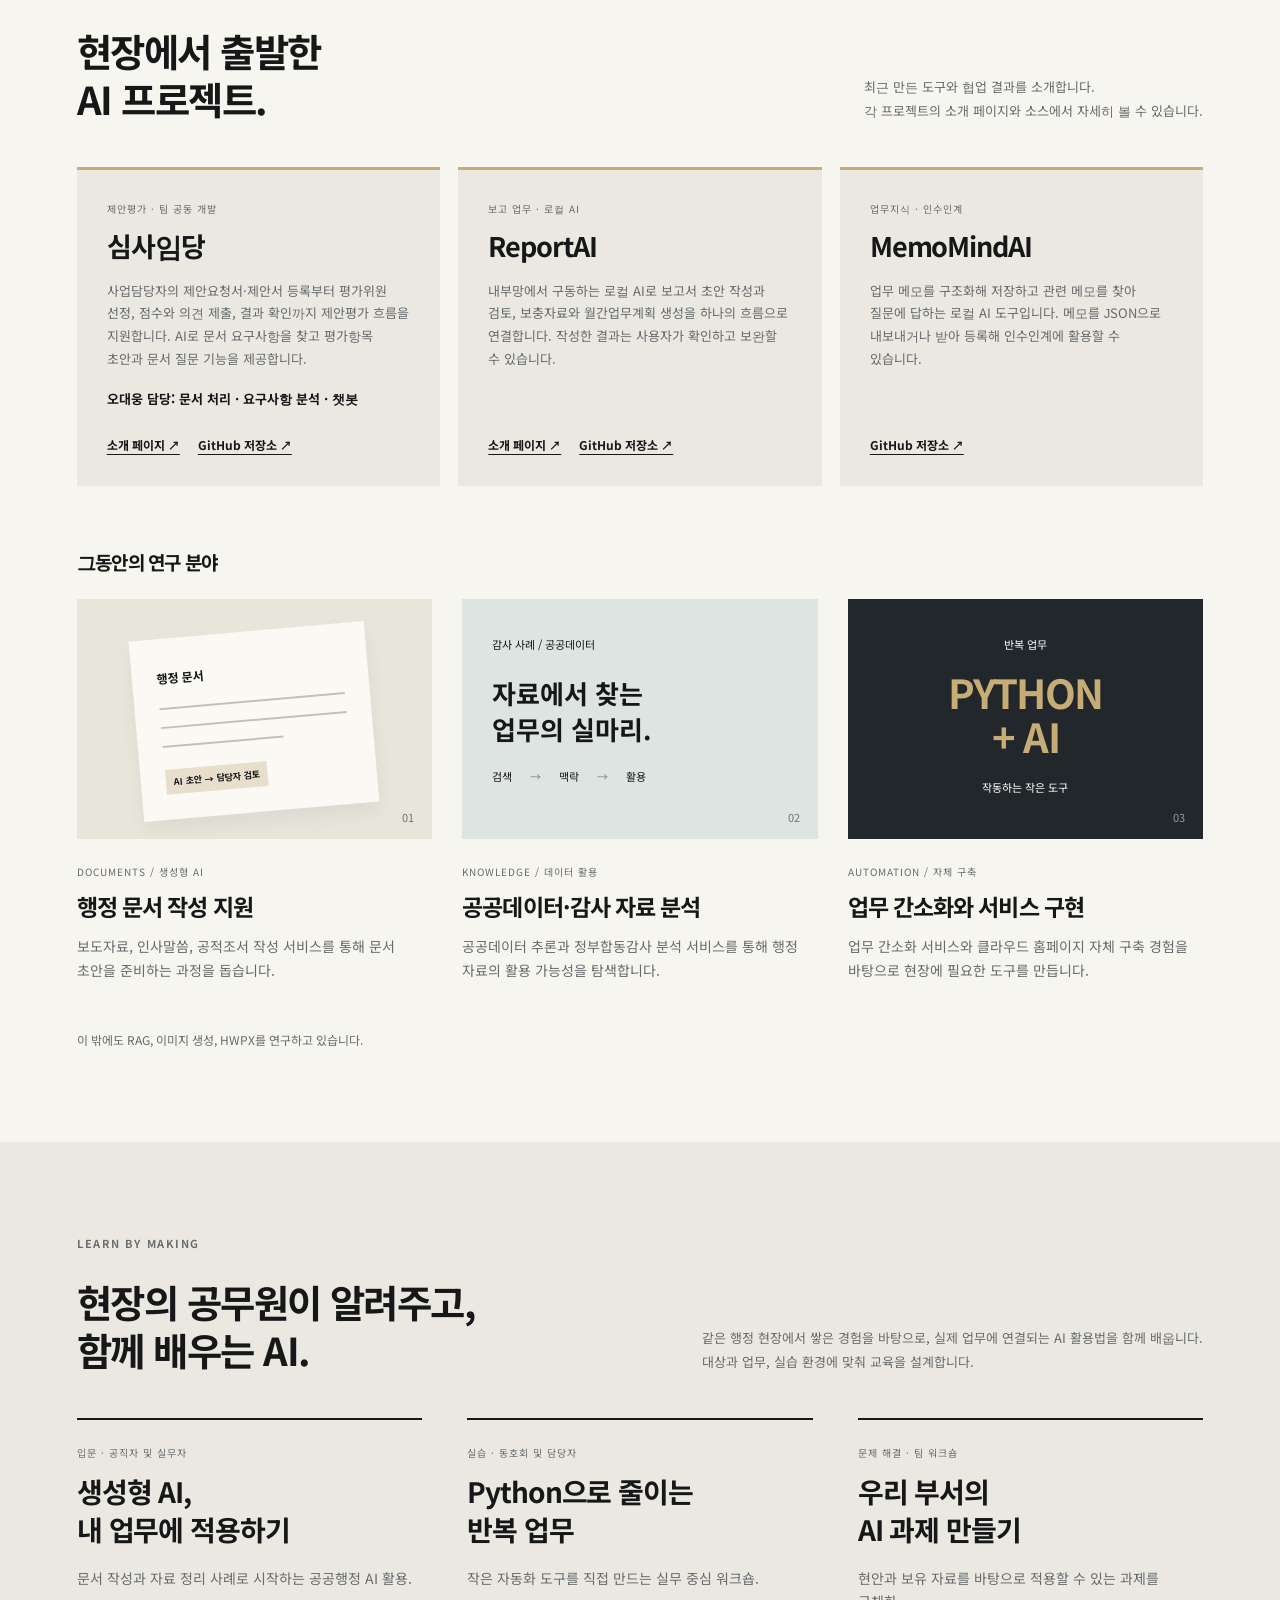
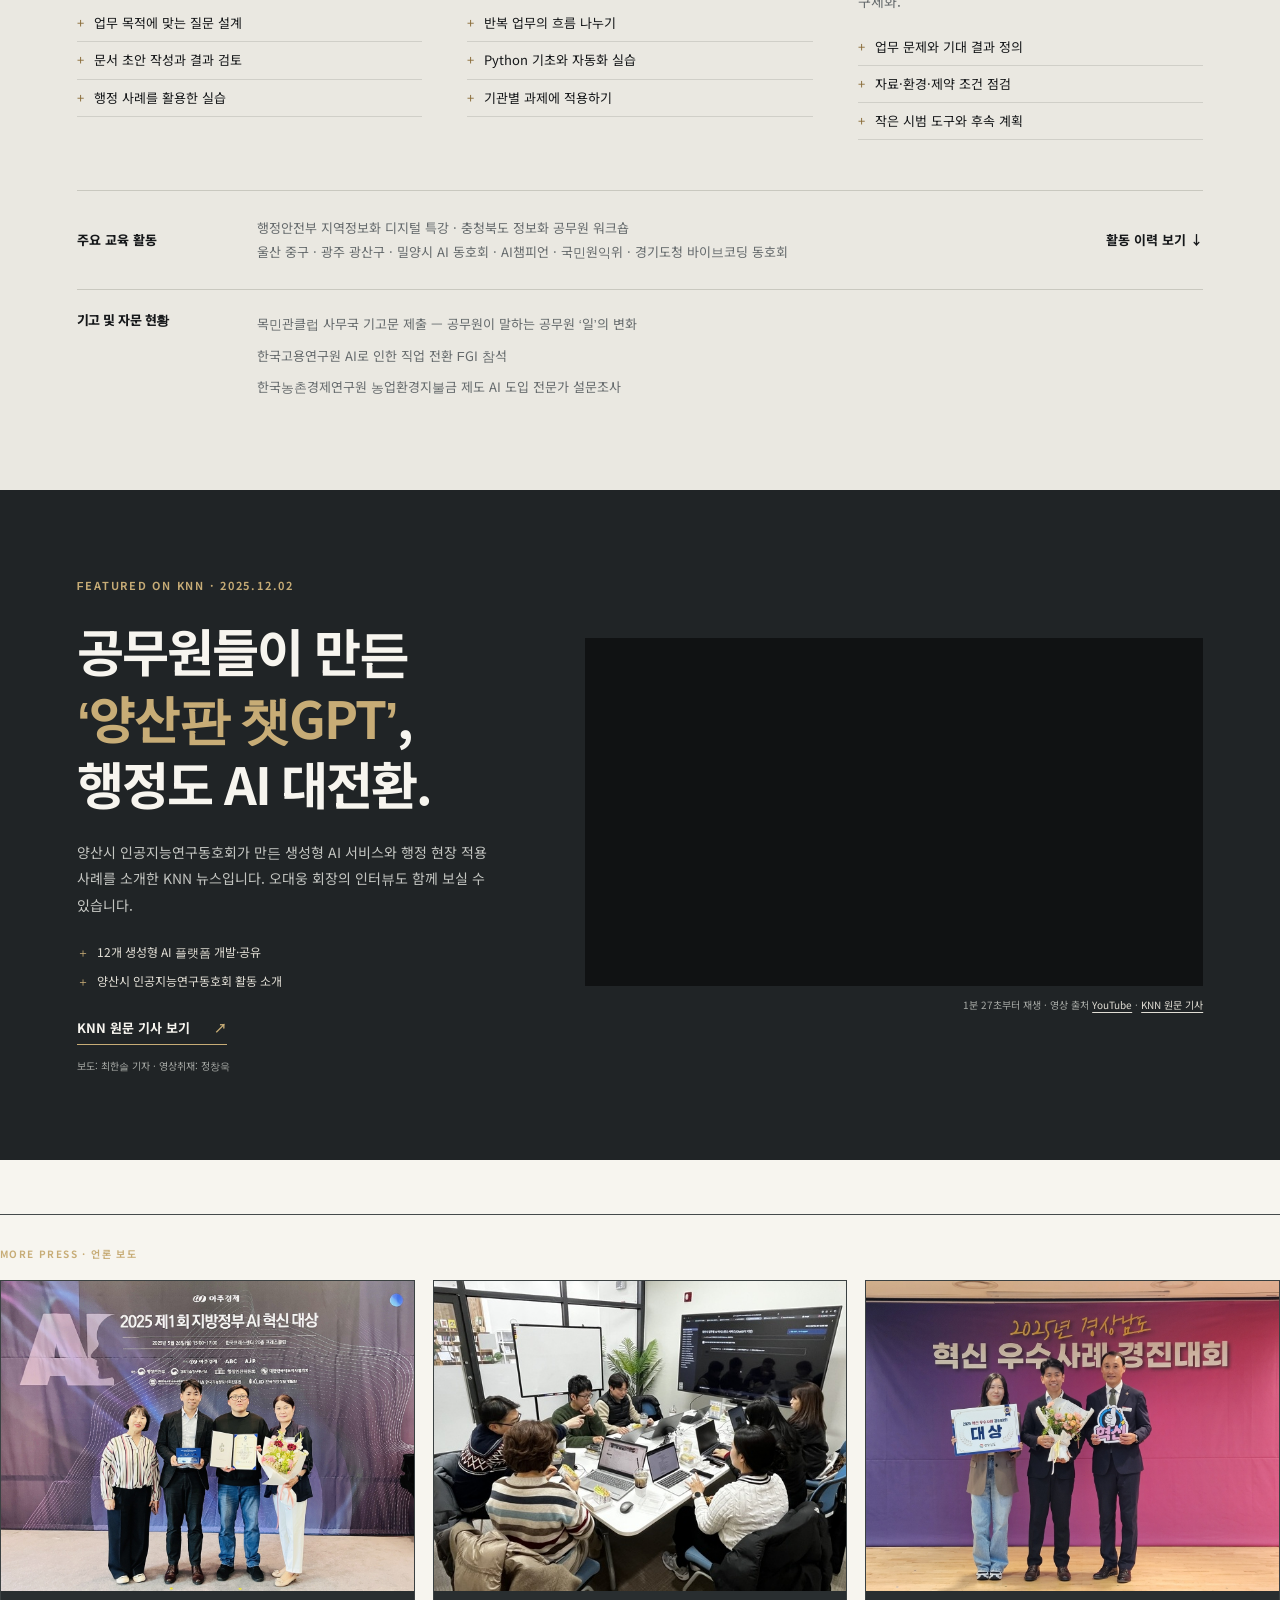
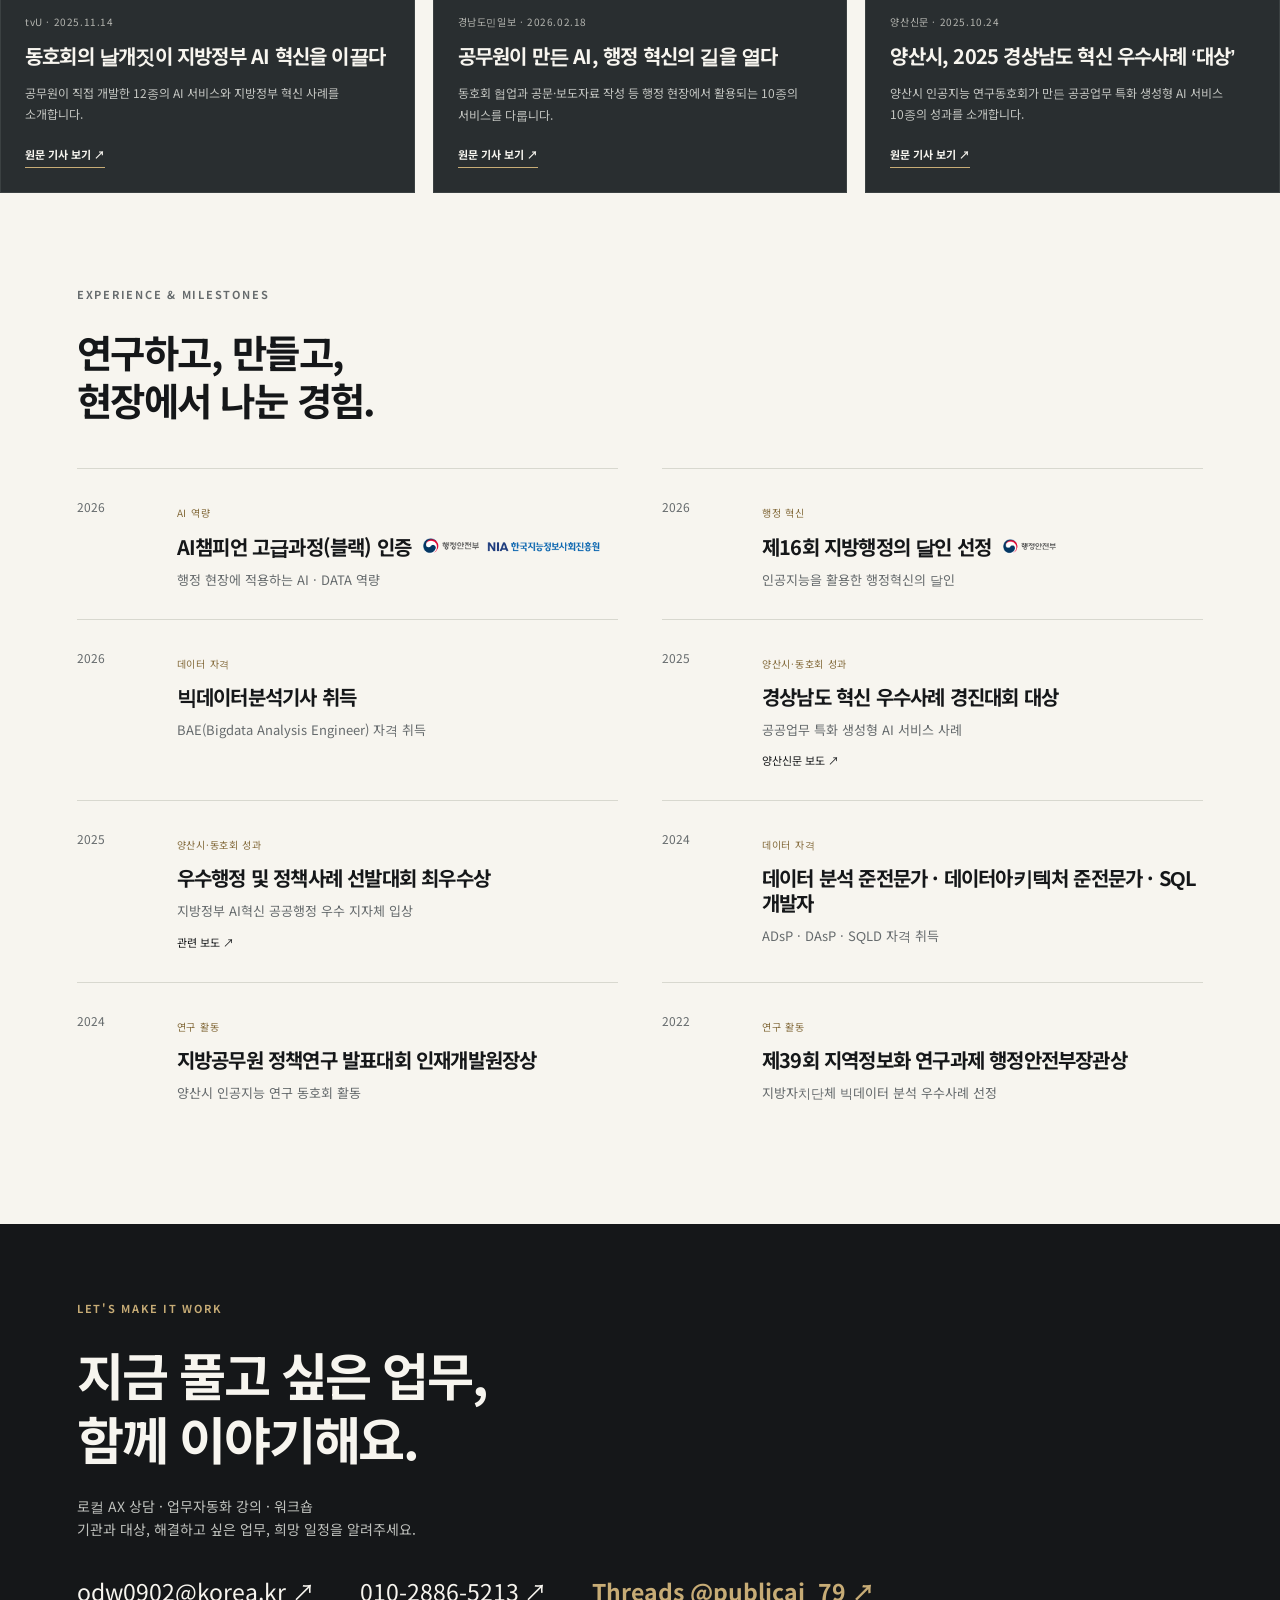
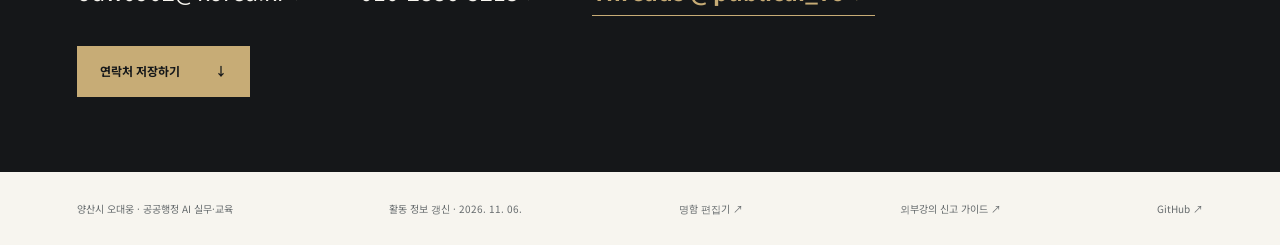
==== commit 280a8369: "지방행정의 달인 항목에 행정안전부 표시" ====
--- a/index.html
+++ b/index.html
@@ -50,7 +50,7 @@
     <div class="news-coverage" aria-label="관련 언론 보도"><p class="coverage-label">MORE PRESS · 언론 보도</p><div class="coverage-grid"><article class="coverage-card"><img class="coverage-image" src="assets/press/tvu-ai-research.jpg" alt="2025 제1회 지방정부 AI 혁신 대상 시상식에서 기념촬영한 양산시 인공지능 연구 동호회" loading="lazy"><div class="coverage-copy"><p class="coverage-meta">tvU · 2025.11.14</p><h3>동호회의 날개짓이 지방정부 AI 혁신을 이끌다</h3><p>공무원이 직접 개발한 12종의 AI 서비스와 지방정부 혁신 사례를 소개합니다.</p><a href="https://www.thevoiceofus.co.kr/news/article.html?no=15057" target="_blank" rel="noopener">원문 기사 보기 <span>↗</span></a></div></article><article class="coverage-card"><img class="coverage-image" src="assets/press/idomin-ai-research.jpeg" alt="양산시 인공지능 연구 동호회가 정기모임에서 업무용 AI 서비스 개선을 논의하는 모습" loading="lazy"><div class="coverage-copy"><p class="coverage-meta">경남도민일보 · 2026.02.18</p><h3>공무원이 만든 AI, 행정 혁신의 길을 열다</h3><p>동호회 협업과 공문·보도자료 작성 등 행정 현장에서 활용되는 10종의 서비스를 다룹니다.</p><a href="https://www.idomin.com/news/articleView.html?idxno=956565" target="_blank" rel="noopener">원문 기사 보기 <span>↗</span></a></div></article><article class="coverage-card"><img class="coverage-image" src="assets/press/jjjachinews-innovation-award-2025.jpg" alt="2025 경상남도 혁신 우수사례 경진대회에서 대상을 수상한 양산시 관계자들의 기념사진" loading="lazy"><div class="coverage-copy"><p class="coverage-meta">양산신문 · 2025.10.24</p><h3>양산시, 2025 경상남도 혁신 우수사례 ‘대상’</h3><p>양산시 인공지능 연구동호회가 만든 공공업무 특화 생성형 AI 서비스 10종의 성과를 소개합니다.</p><a href="https://www.yangsanilbo.com/news/articleView.html?idxno=120053" target="_blank" rel="noopener">원문 기사 보기 <span>↗</span></a></div></article></div></div>
     <section class="section history" id="history"><div class="section-head"><div><p class="eyebrow">EXPERIENCE & MILESTONES</p><h2>연구하고, 만들고, <br>현장에서 나눈 경험.</h2></div></div><div class="timeline">
       <article><time>2026</time><div><span class="timeline-tag">AI 역량</span><div class="certification-heading"><h3>AI챔피언 고급과정(블랙) 인증</h3><div class="certification-logos" aria-label="인증 운영 기관"><img src="assets/mois.png" alt="행정안전부"><img src="assets/nia.png" alt="한국지능정보사회진흥원"></div></div><p>행정 현장에 적용하는 AI · DATA 역량</p></div></article>
-      <article><time>2026</time><div><span class="timeline-tag">행정 혁신</span><h3>제16회 지방행정의 달인 선정</h3><p>인공지능을 활용한 행정혁신의 달인</p></div></article>
+      <article><time>2026</time><div><span class="timeline-tag">행정 혁신</span><div class="certification-heading"><h3>제16회 지방행정의 달인 선정</h3><div class="certification-logos" aria-label="선정 기관"><img src="assets/mois.png" alt="행정안전부"></div></div><p>인공지능을 활용한 행정혁신의 달인</p></div></article>
       <article><time>2026</time><div><span class="timeline-tag">데이터 자격</span><h3>빅데이터분석기사 취득</h3><p>BAE(Bigdata Analysis Engineer) 자격 취득</p></div></article>
       <article><time>2025</time><div><span class="timeline-tag">양산시·동호회 성과</span><h3>경상남도 혁신 우수사례 경진대회 대상</h3><p>공공업무 특화 생성형 AI 서비스 사례</p><a href="https://www.yangsanilbo.com/news/articleView.html?idxno=120053" target="_blank" rel="noopener">양산신문 보도 ↗</a></div></article>
       <article><time>2025</time><div><span class="timeline-tag">양산시·동호회 성과</span><h3>우수행정 및 정책사례 선발대회 최우수상</h3><p>지방정부 AI혁신 공공행정 우수 지자체 입상</p><a href="https://www.opengo.center/news/articleView.html?idxno=33318" target="_blank" rel="noopener">관련 보도 ↗</a></div></article>
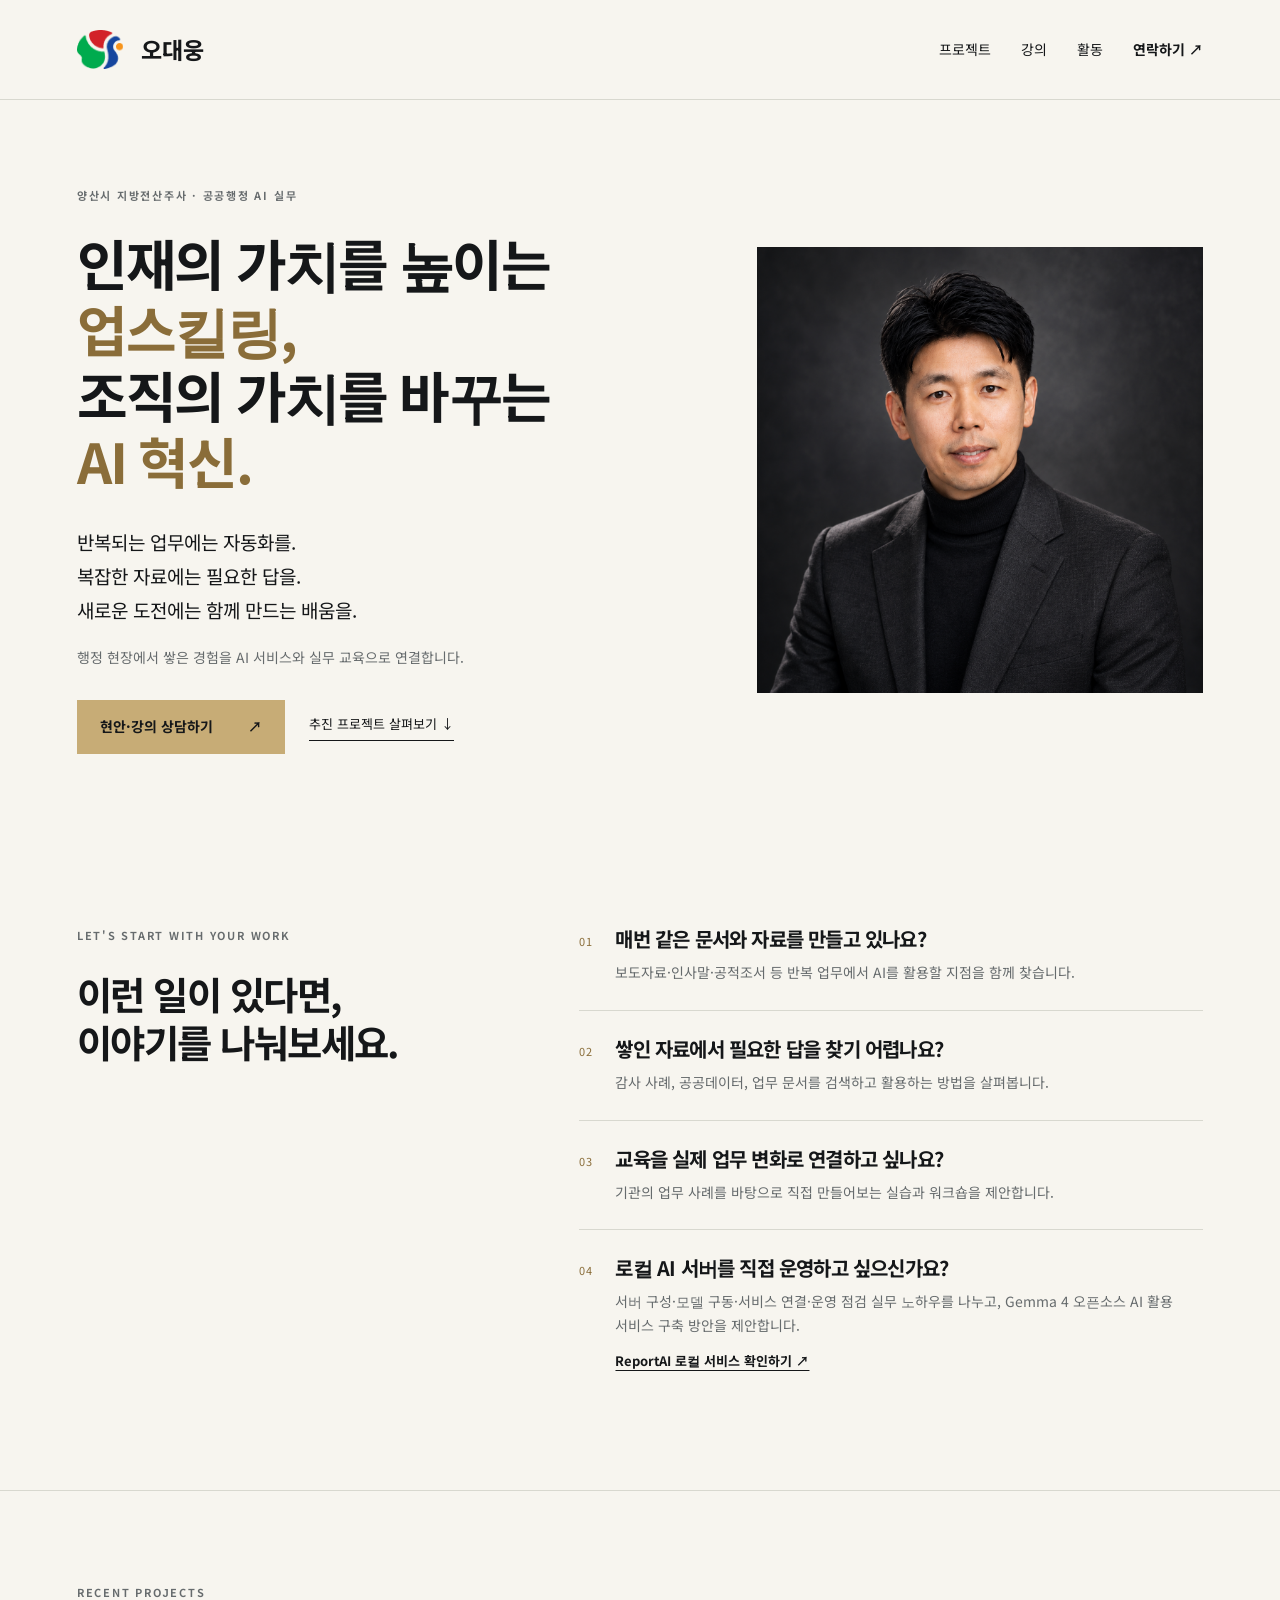
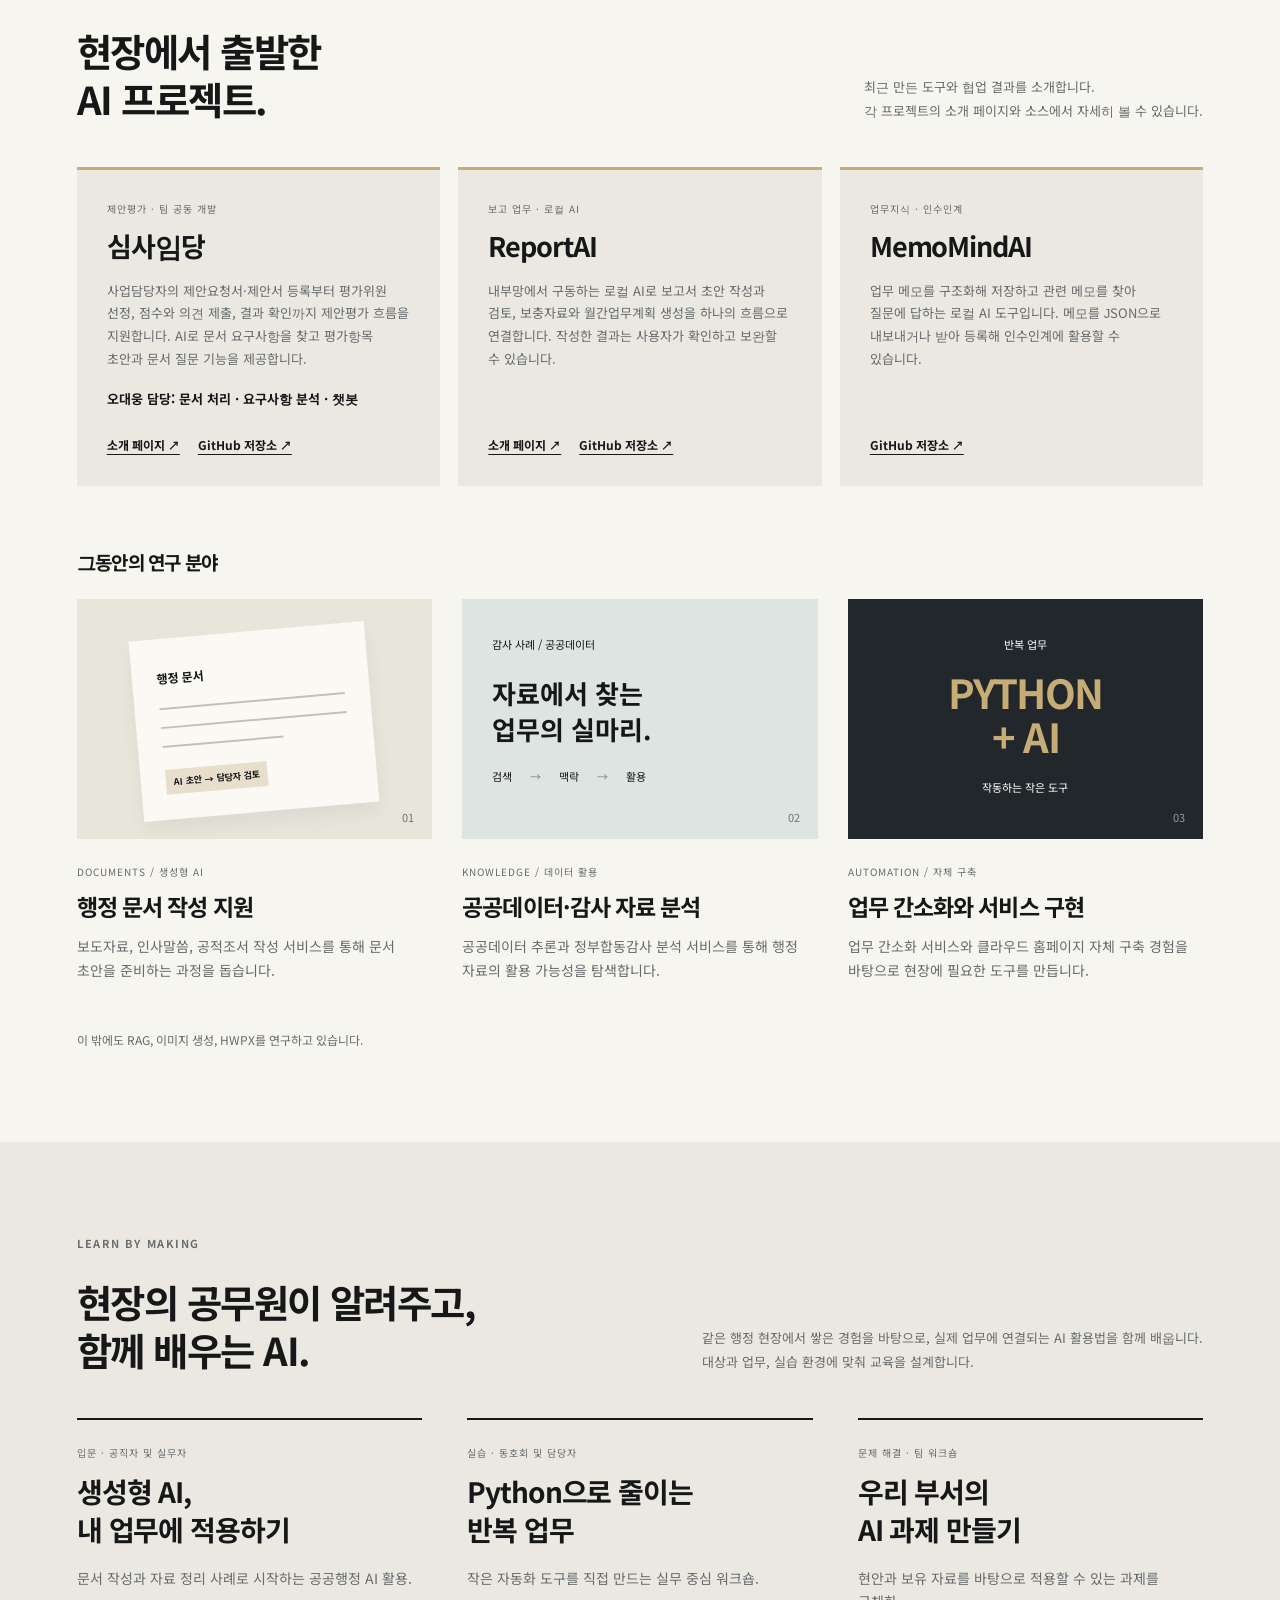
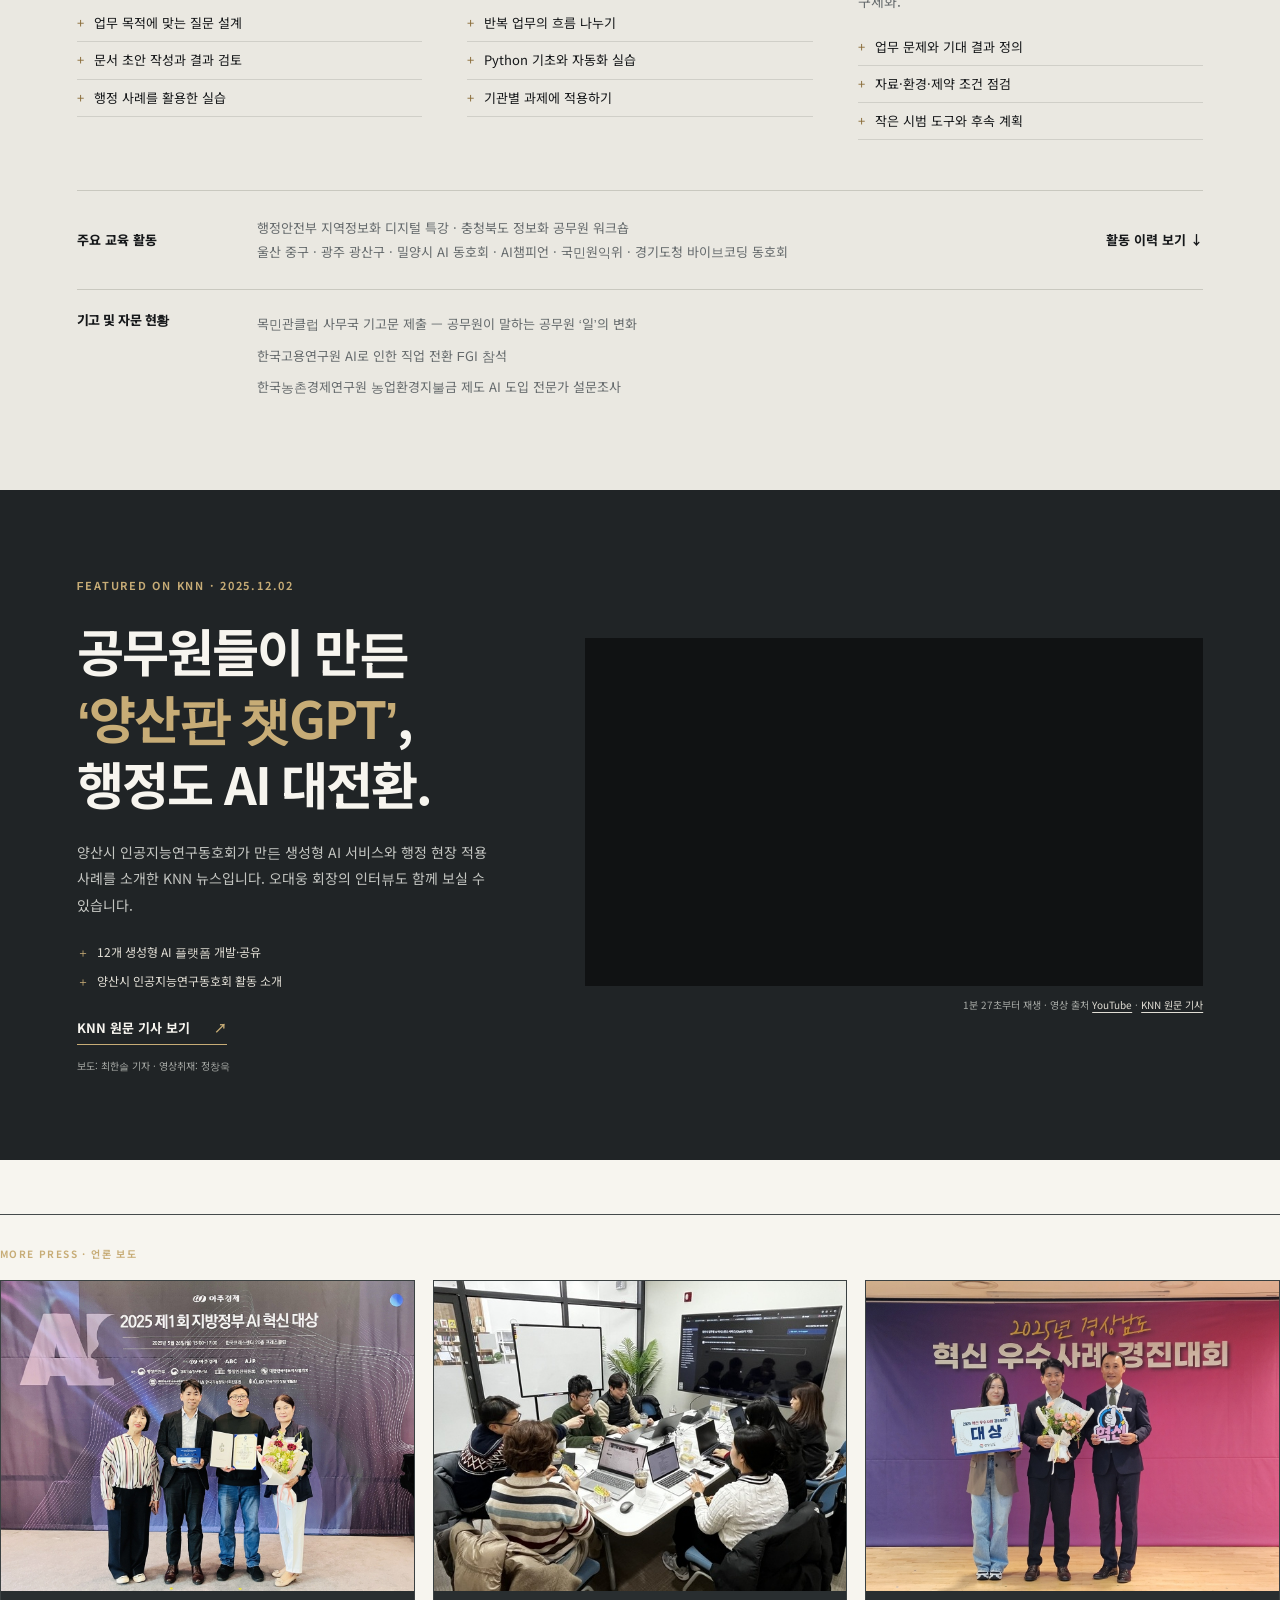
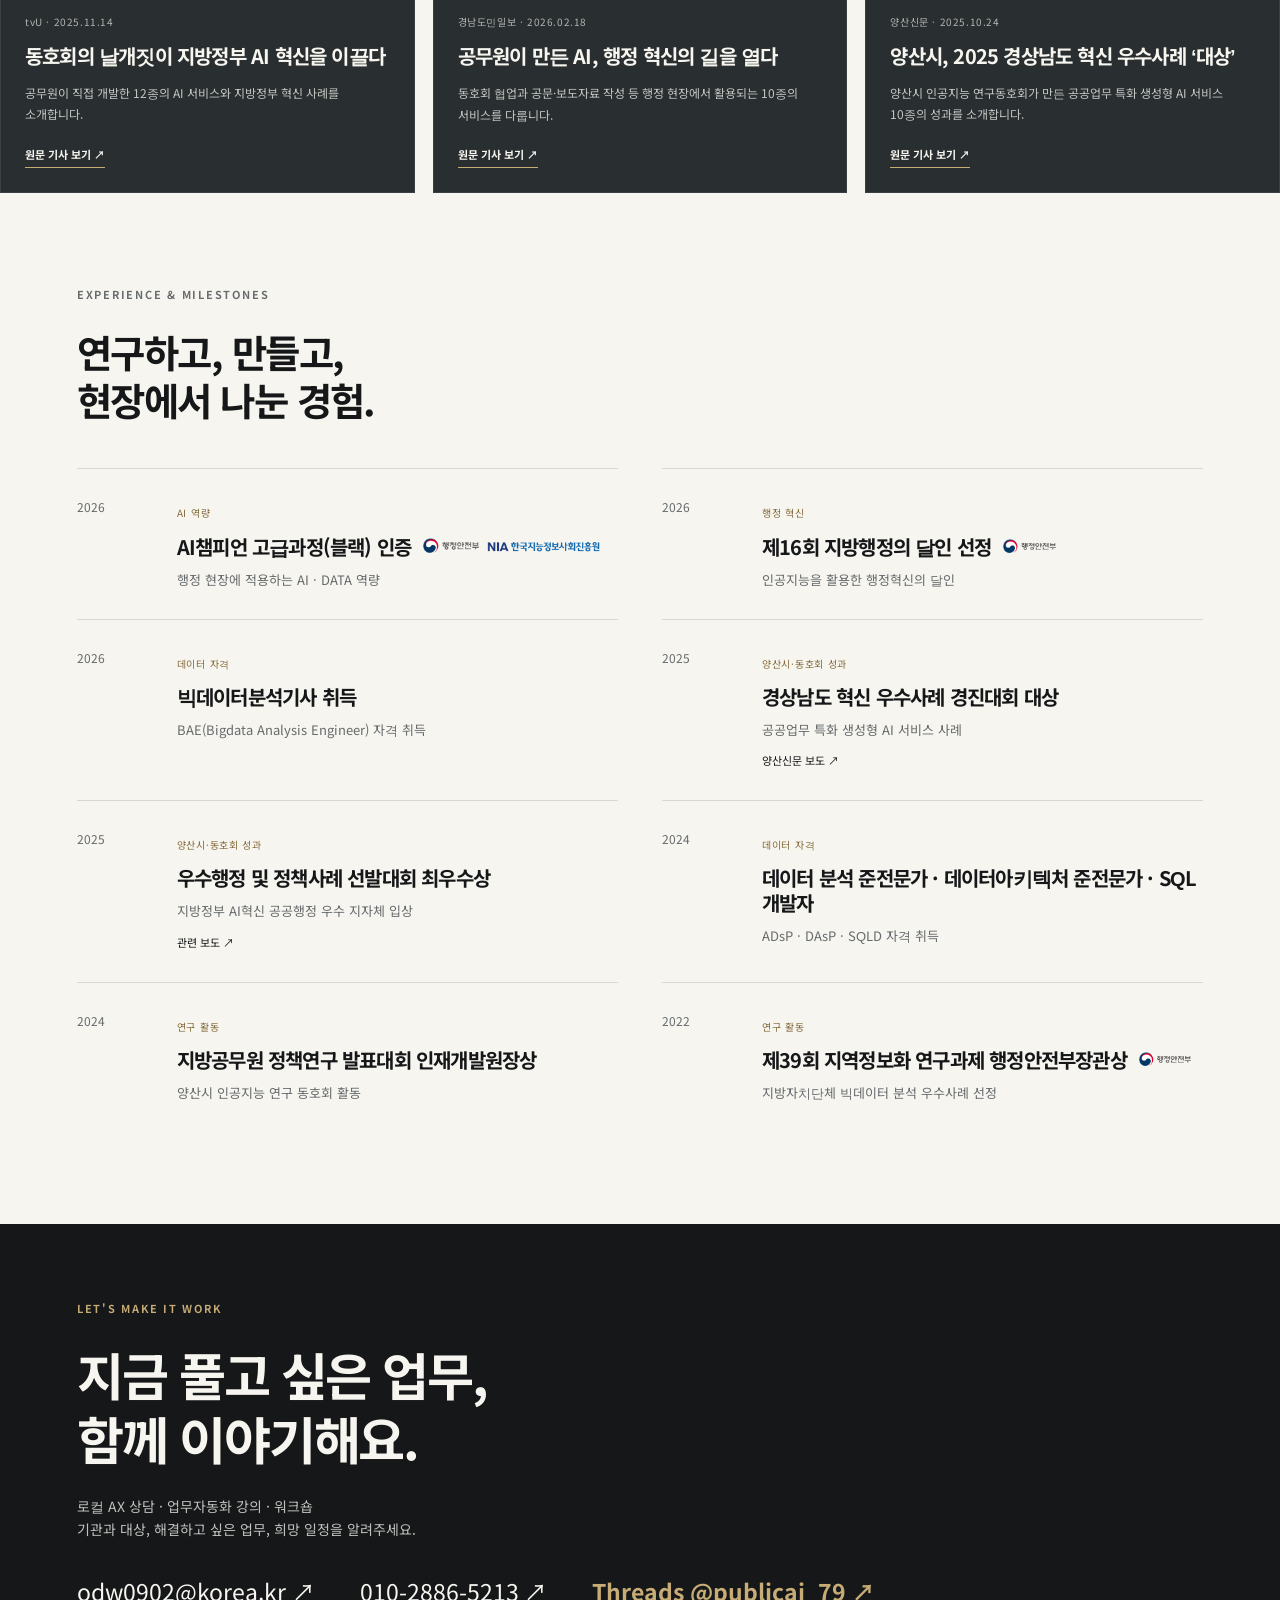
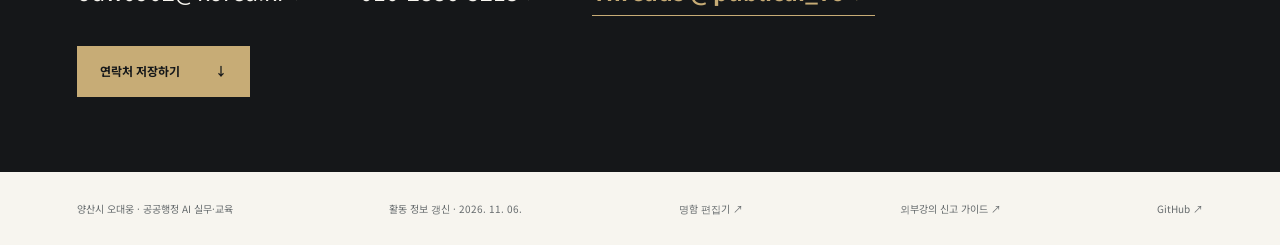
==== commit 0394e405: "지역정보화 연구과제 수상에 행정안전부 표시" ====
--- a/index.html
+++ b/index.html
@@ -56,7 +56,7 @@
       <article><time>2025</time><div><span class="timeline-tag">양산시·동호회 성과</span><h3>우수행정 및 정책사례 선발대회 최우수상</h3><p>지방정부 AI혁신 공공행정 우수 지자체 입상</p><a href="https://www.opengo.center/news/articleView.html?idxno=33318" target="_blank" rel="noopener">관련 보도 ↗</a></div></article>
       <article><time>2024</time><div><span class="timeline-tag">데이터 자격</span><h3>데이터 분석 준전문가 · 데이터아키텍처 준전문가 · SQL 개발자</h3><p>ADsP · DAsP · SQLD 자격 취득</p></div></article>
       <article><time>2024</time><div><span class="timeline-tag">연구 활동</span><h3>지방공무원 정책연구 발표대회 인재개발원장상</h3><p>양산시 인공지능 연구 동호회 활동</p></div></article>
-      <article><time>2022</time><div><span class="timeline-tag">연구 활동</span><h3>제39회 지역정보화 연구과제 행정안전부장관상</h3><p>지방자치단체 빅데이터 분석 우수사례 선정</p></div></article>
+      <article><time>2022</time><div><span class="timeline-tag">연구 활동</span><div class="certification-heading"><h3>제39회 지역정보화 연구과제 행정안전부장관상</h3><div class="certification-logos" aria-label="시상 기관"><img src="assets/mois.png" alt="행정안전부"></div></div><p>지방자치단체 빅데이터 분석 우수사례 선정</p></div></article>
     </div></section>
     <section class="contact section" id="contact"><p class="eyebrow">LET'S MAKE IT WORK</p><h2>지금 풀고 싶은 업무, <br>함께 이야기해요.</h2><p>로컬 AX 상담 · 업무자동화 강의 · 워크숍<br>기관과 대상, 해결하고 싶은 업무, 희망 일정을 알려주세요.</p><div class="contact-links"><a href="mailto:odw0902@korea.kr?subject=AI%20%ED%98%84%EC%95%88%20%EC%83%81%EB%8B%B4%20%C2%B7%20%EA%B0%95%EC%9D%98%20%EB%AC%B8%EC%9D%98">odw0902@korea.kr ↗</a><a href="tel:+821028865213">010-2886-5213 ↗</a><a class="contact-social" href="https://www.threads.com/@publicai_79" target="_blank" rel="noopener noreferrer" aria-label="Threads에서 오대웅 @publicai_79 프로필 열기">Threads @publicai_79 ↗</a></div><a class="button gold" href="assets/oh-daeung.vcf" download>연락처 저장하기 <span>↓</span></a></section>
   </main>
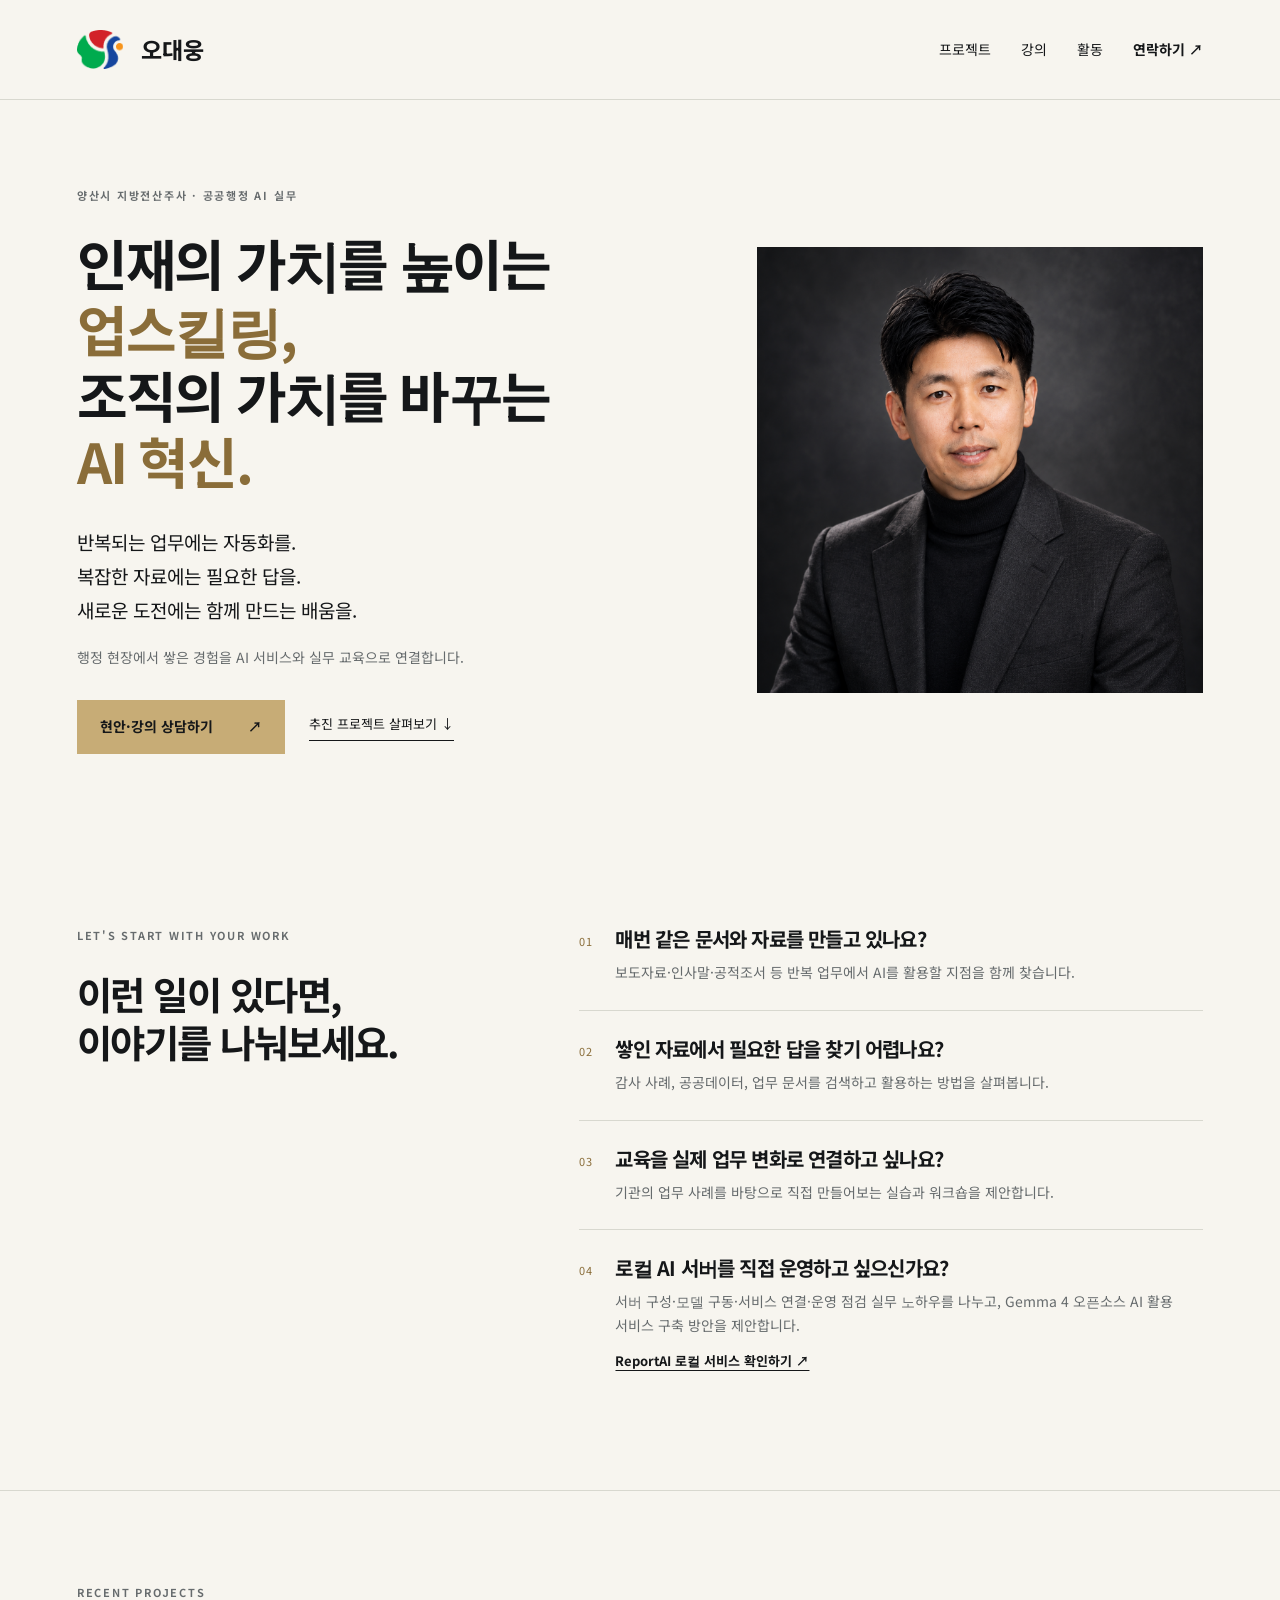
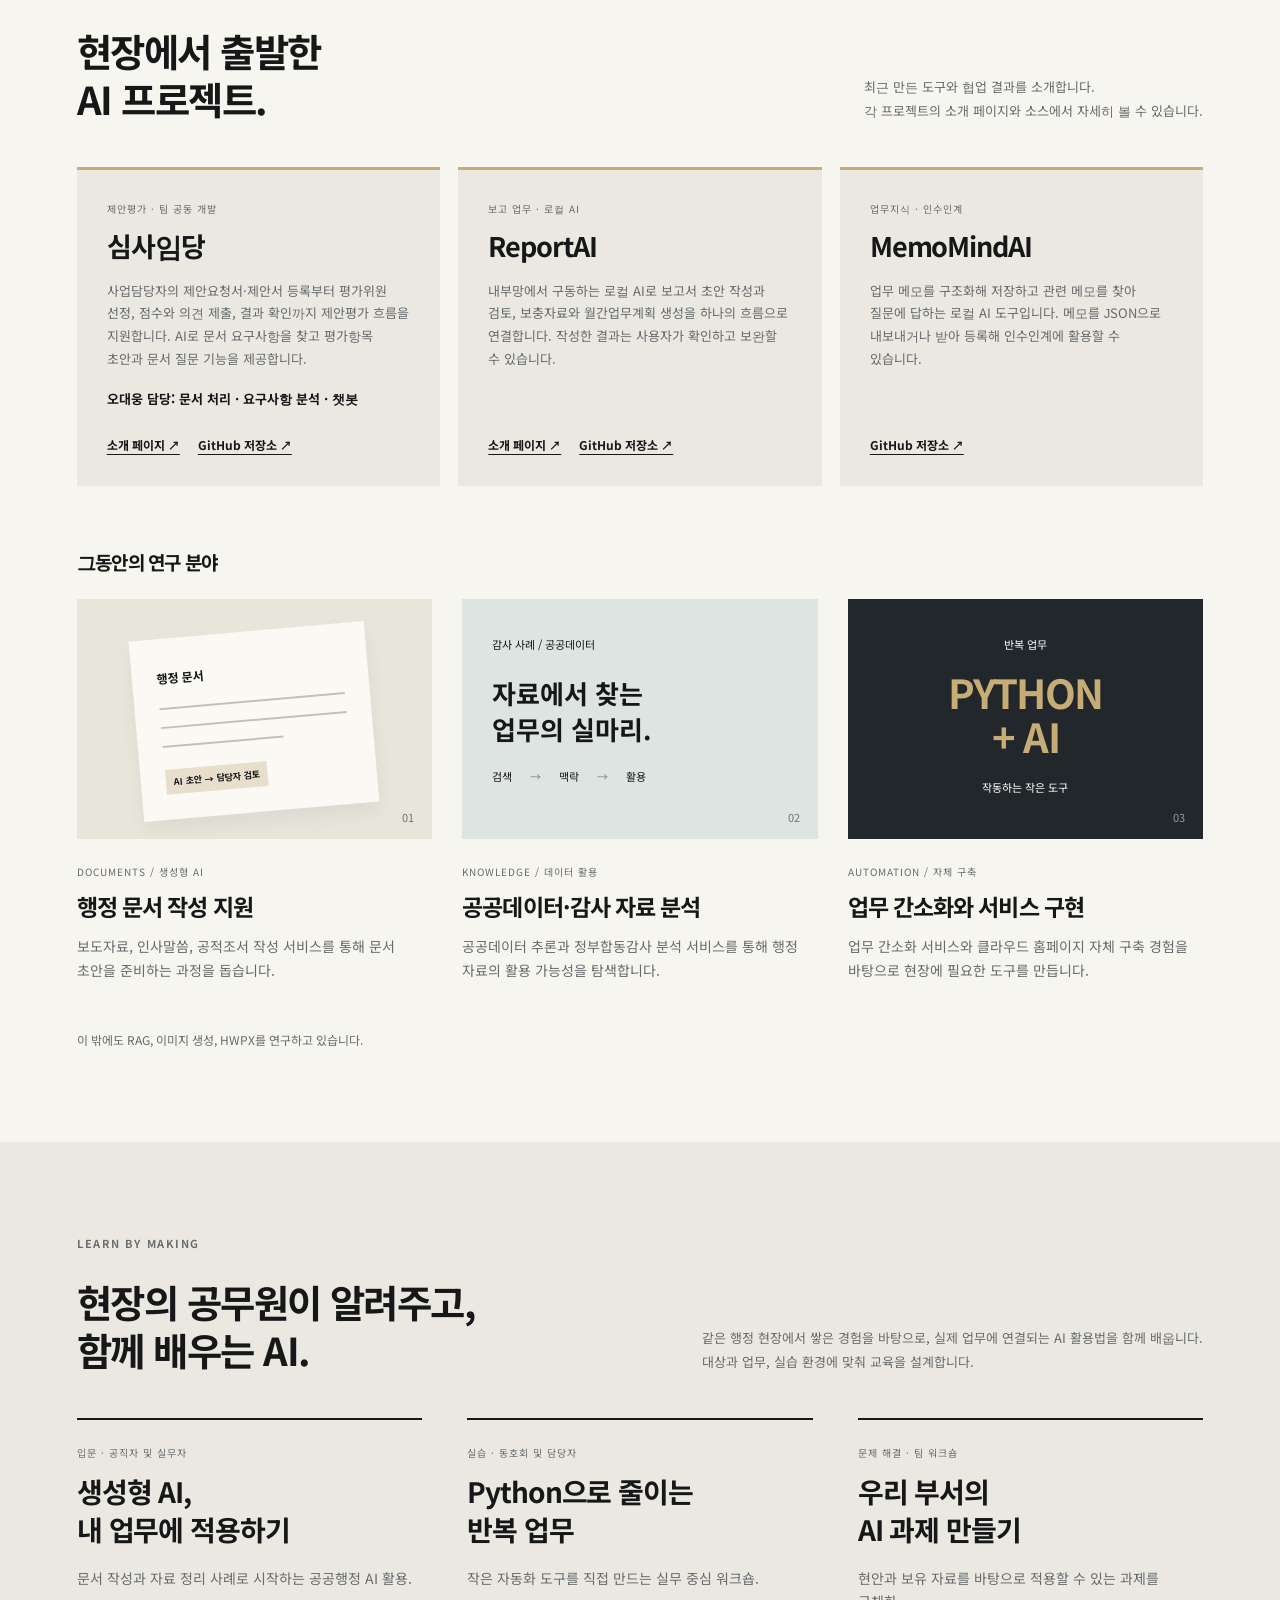
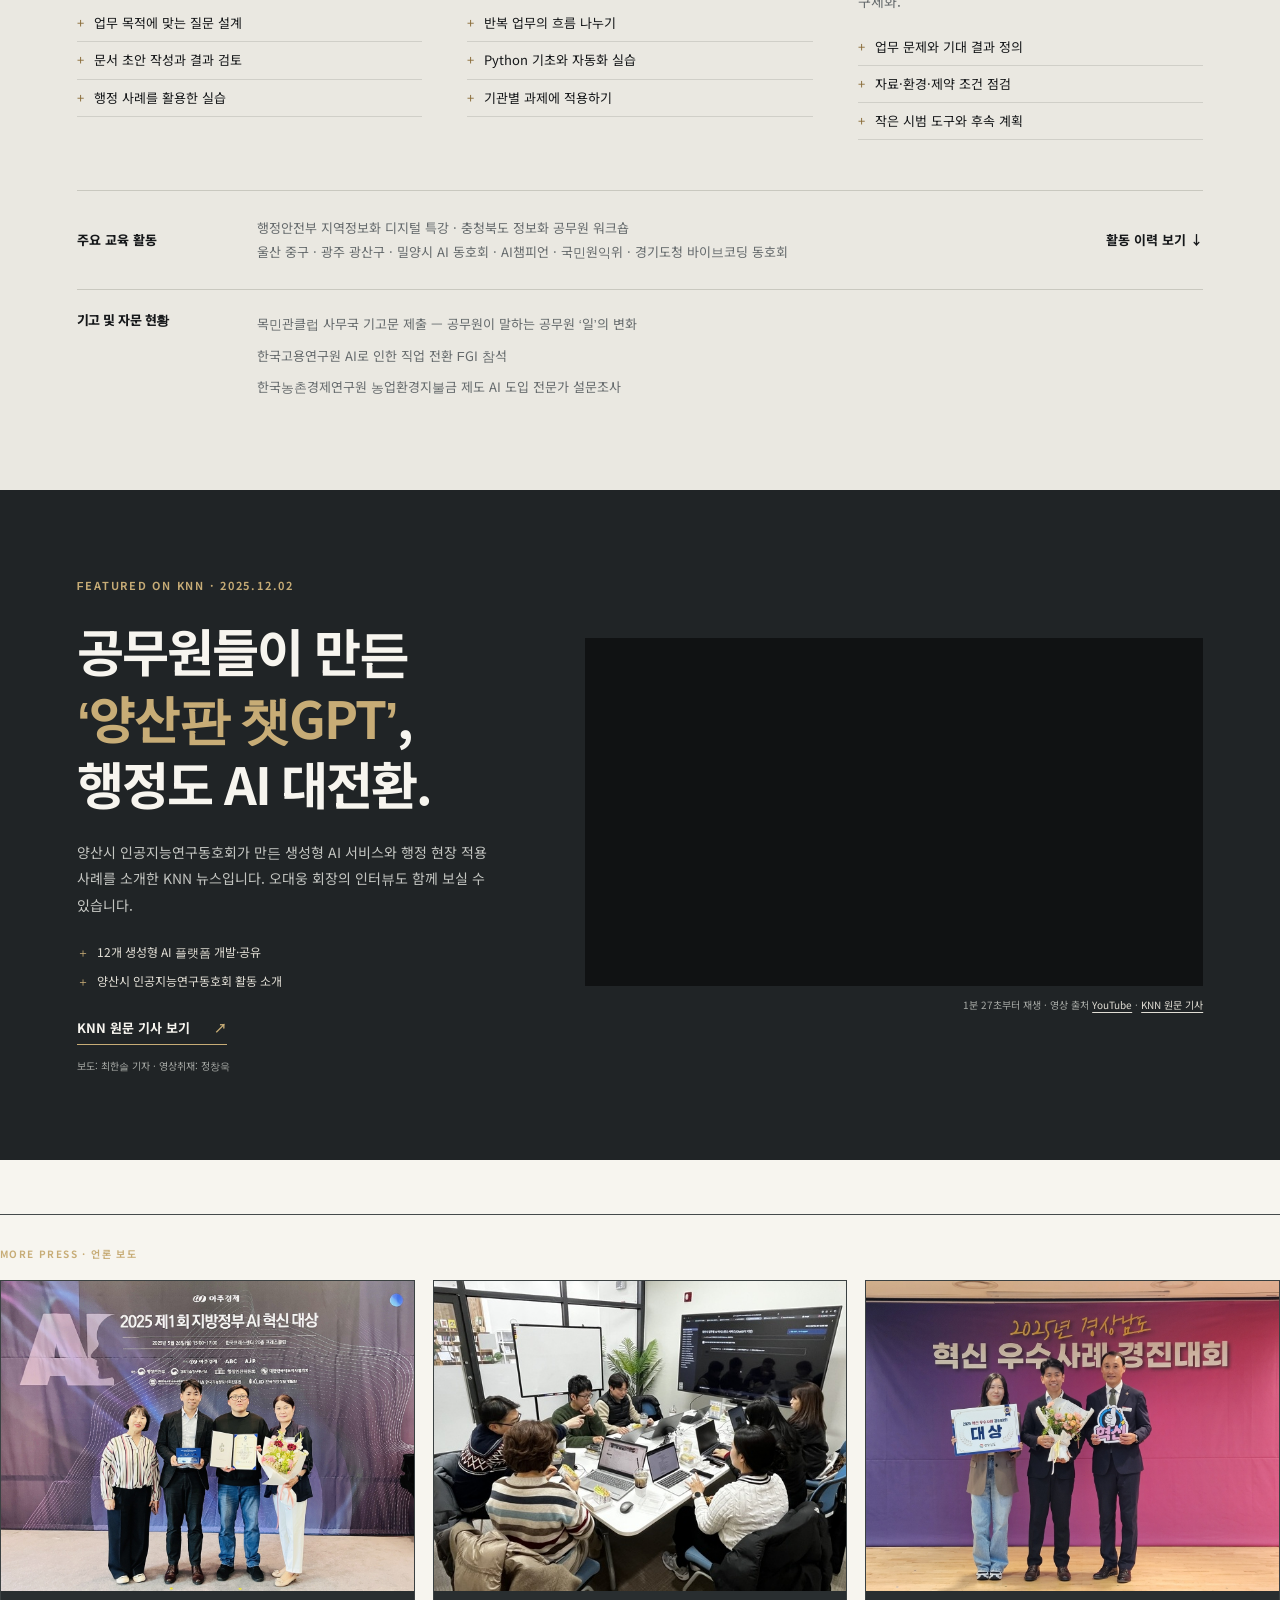
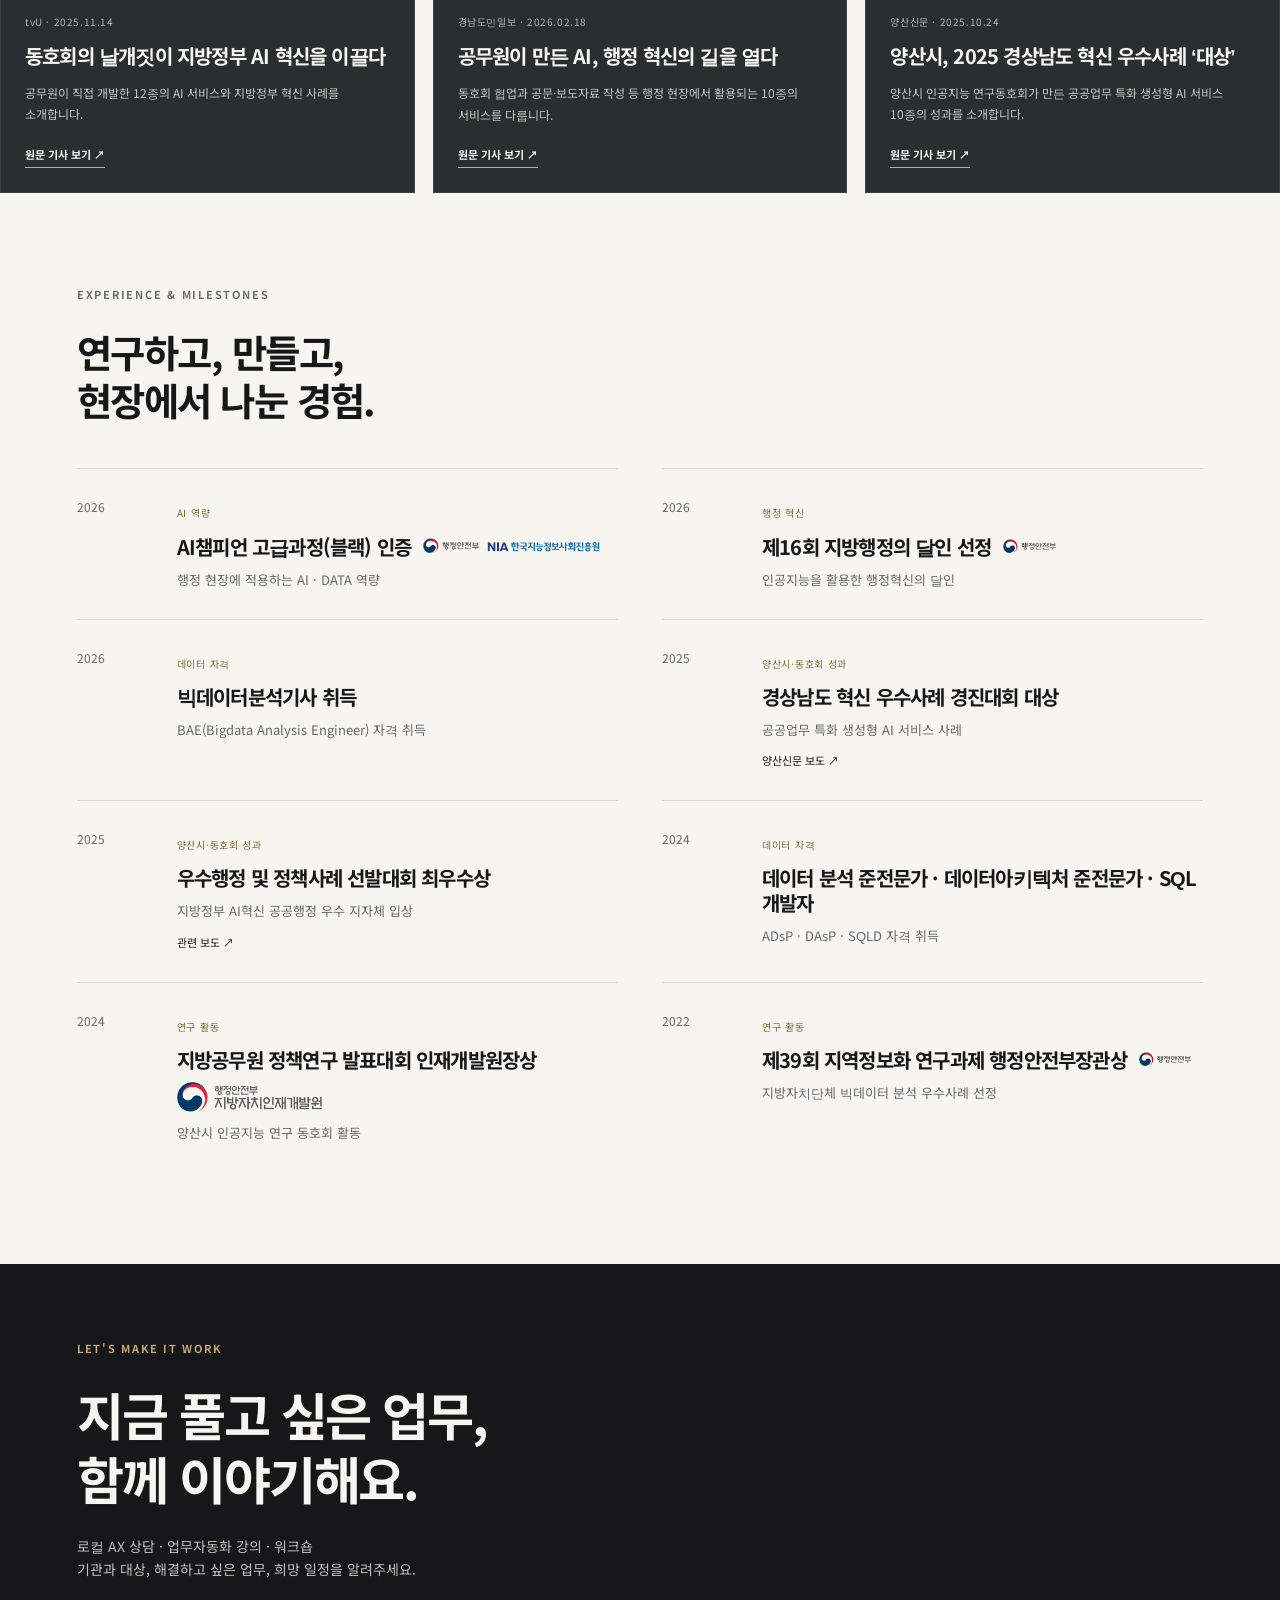
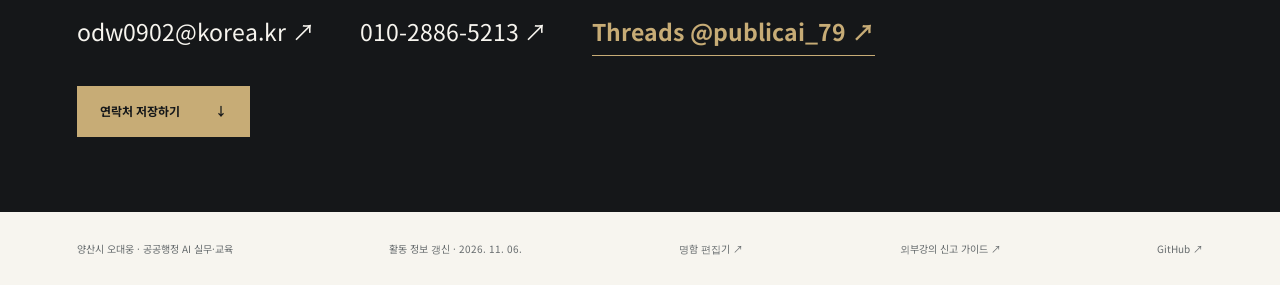
==== commit d2c38ec0: "정책연구 발표대회 수상에 지방자치인재개발원 로고 추가" ====
--- a/index.html
+++ b/index.html
@@ -55,7 +55,7 @@
       <article><time>2025</time><div><span class="timeline-tag">양산시·동호회 성과</span><h3>경상남도 혁신 우수사례 경진대회 대상</h3><p>공공업무 특화 생성형 AI 서비스 사례</p><a href="https://www.yangsanilbo.com/news/articleView.html?idxno=120053" target="_blank" rel="noopener">양산신문 보도 ↗</a></div></article>
       <article><time>2025</time><div><span class="timeline-tag">양산시·동호회 성과</span><h3>우수행정 및 정책사례 선발대회 최우수상</h3><p>지방정부 AI혁신 공공행정 우수 지자체 입상</p><a href="https://www.opengo.center/news/articleView.html?idxno=33318" target="_blank" rel="noopener">관련 보도 ↗</a></div></article>
       <article><time>2024</time><div><span class="timeline-tag">데이터 자격</span><h3>데이터 분석 준전문가 · 데이터아키텍처 준전문가 · SQL 개발자</h3><p>ADsP · DAsP · SQLD 자격 취득</p></div></article>
-      <article><time>2024</time><div><span class="timeline-tag">연구 활동</span><h3>지방공무원 정책연구 발표대회 인재개발원장상</h3><p>양산시 인공지능 연구 동호회 활동</p></div></article>
+      <article><time>2024</time><div><span class="timeline-tag">연구 활동</span><div class="certification-heading"><h3>지방공무원 정책연구 발표대회 인재개발원장상</h3><div class="certification-logos" aria-label="시상 기관"><img class="logodi-logo" src="assets/logodi-mi.png" alt="행정안전부 지방자치인재개발원"></div></div><p>양산시 인공지능 연구 동호회 활동</p></div></article>
       <article><time>2022</time><div><span class="timeline-tag">연구 활동</span><div class="certification-heading"><h3>제39회 지역정보화 연구과제 행정안전부장관상</h3><div class="certification-logos" aria-label="시상 기관"><img src="assets/mois.png" alt="행정안전부"></div></div><p>지방자치단체 빅데이터 분석 우수사례 선정</p></div></article>
     </div></section>
     <section class="contact section" id="contact"><p class="eyebrow">LET'S MAKE IT WORK</p><h2>지금 풀고 싶은 업무, <br>함께 이야기해요.</h2><p>로컬 AX 상담 · 업무자동화 강의 · 워크숍<br>기관과 대상, 해결하고 싶은 업무, 희망 일정을 알려주세요.</p><div class="contact-links"><a href="mailto:odw0902@korea.kr?subject=AI%20%ED%98%84%EC%95%88%20%EC%83%81%EB%8B%B4%20%C2%B7%20%EA%B0%95%EC%9D%98%20%EB%AC%B8%EC%9D%98">odw0902@korea.kr ↗</a><a href="tel:+821028865213">010-2886-5213 ↗</a><a class="contact-social" href="https://www.threads.com/@publicai_79" target="_blank" rel="noopener noreferrer" aria-label="Threads에서 오대웅 @publicai_79 프로필 열기">Threads @publicai_79 ↗</a></div><a class="button gold" href="assets/oh-daeung.vcf" download>연락처 저장하기 <span>↓</span></a></section>
--- a/style.css
+++ b/style.css
@@ -101,6 +101,7 @@
 .certification-logos{display:flex;align-items:center;gap:8px;flex-wrap:wrap}
 .certification-logos img{display:block;width:auto;max-width:100%;height:16px;object-fit:contain}
 .certification-logos img:last-child{height:15px}
+.certification-logos img.logodi-logo{height:30px}
 .timeline p{font-size:13px;color:var(--muted);margin:10px 0 0}
 .timeline a{font-size:11px;display:inline-block;margin-top:10px}
 @media(min-width:1001px){.timeline{display:grid;grid-template-columns:repeat(2,minmax(0,1fr));column-gap:44px;max-width:none;margin-left:0}.timeline article{grid-template-columns:82px minmax(0,1fr);gap:18px}}
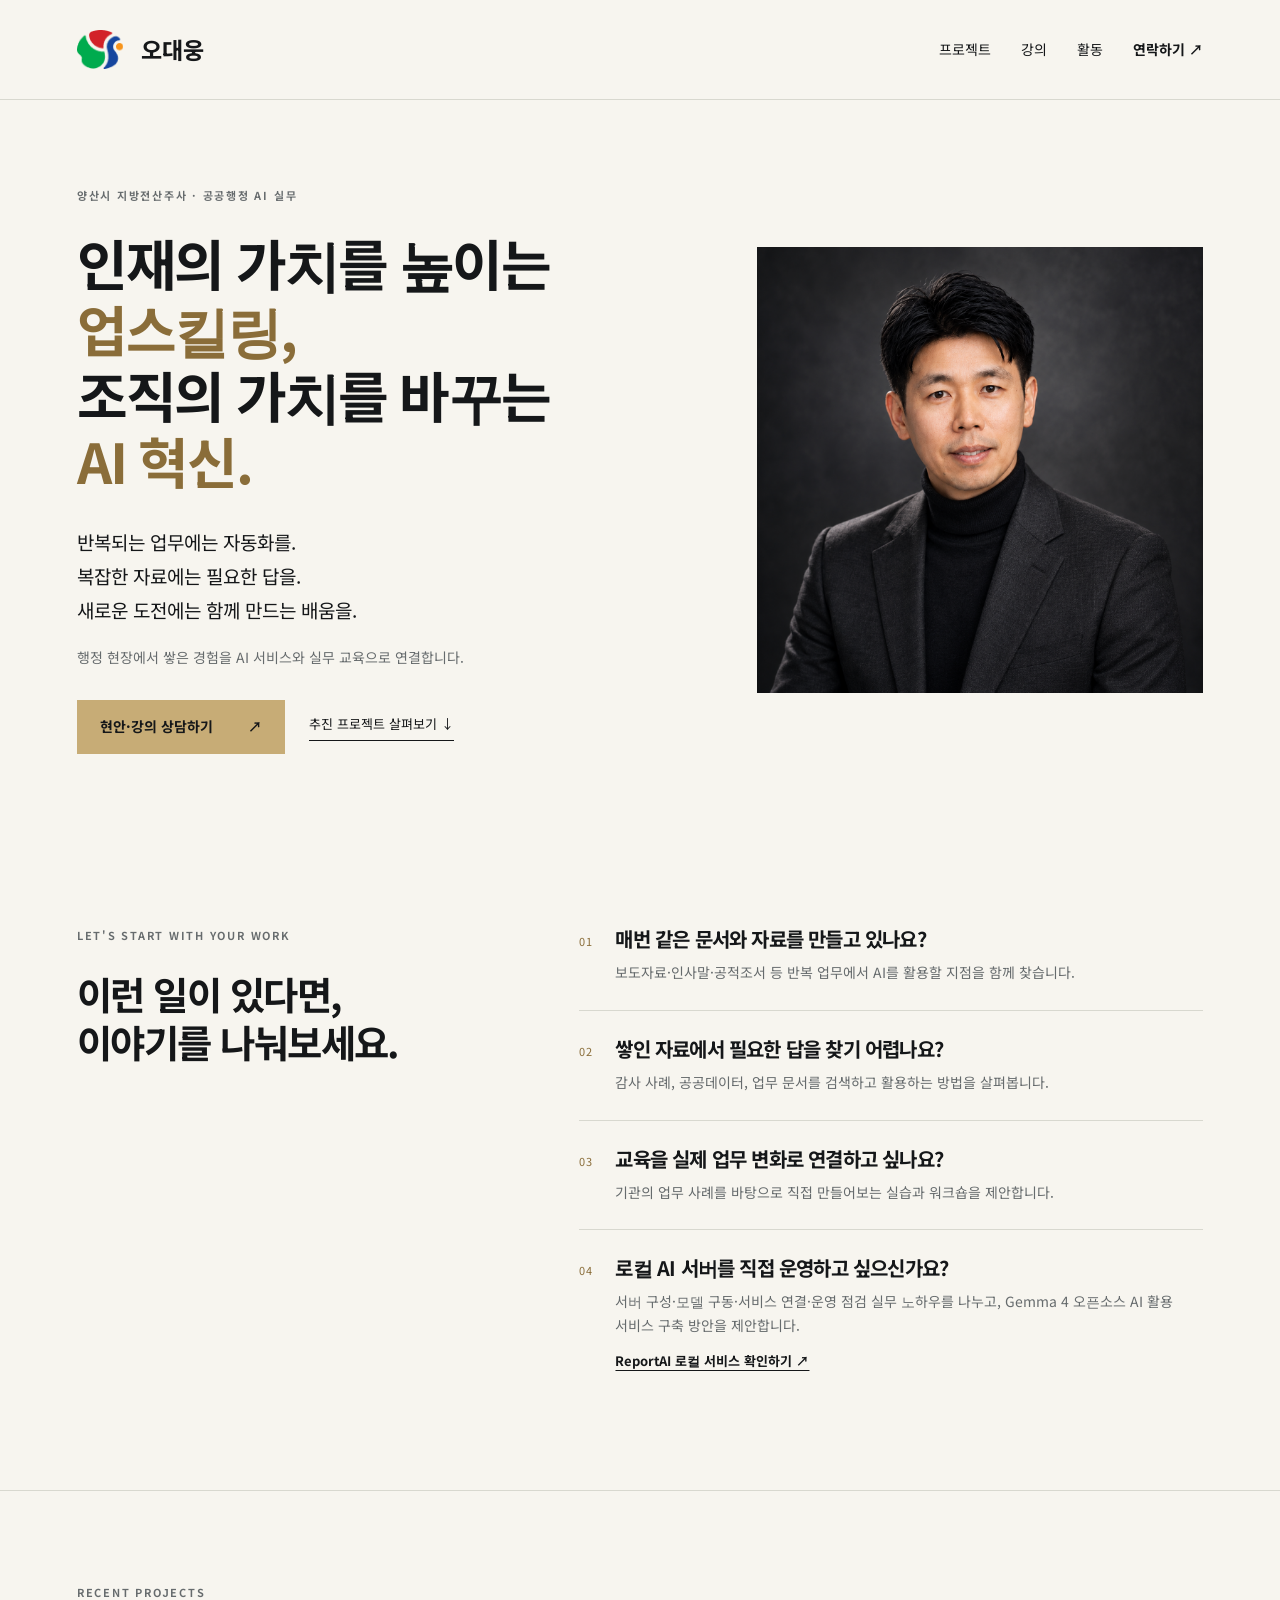
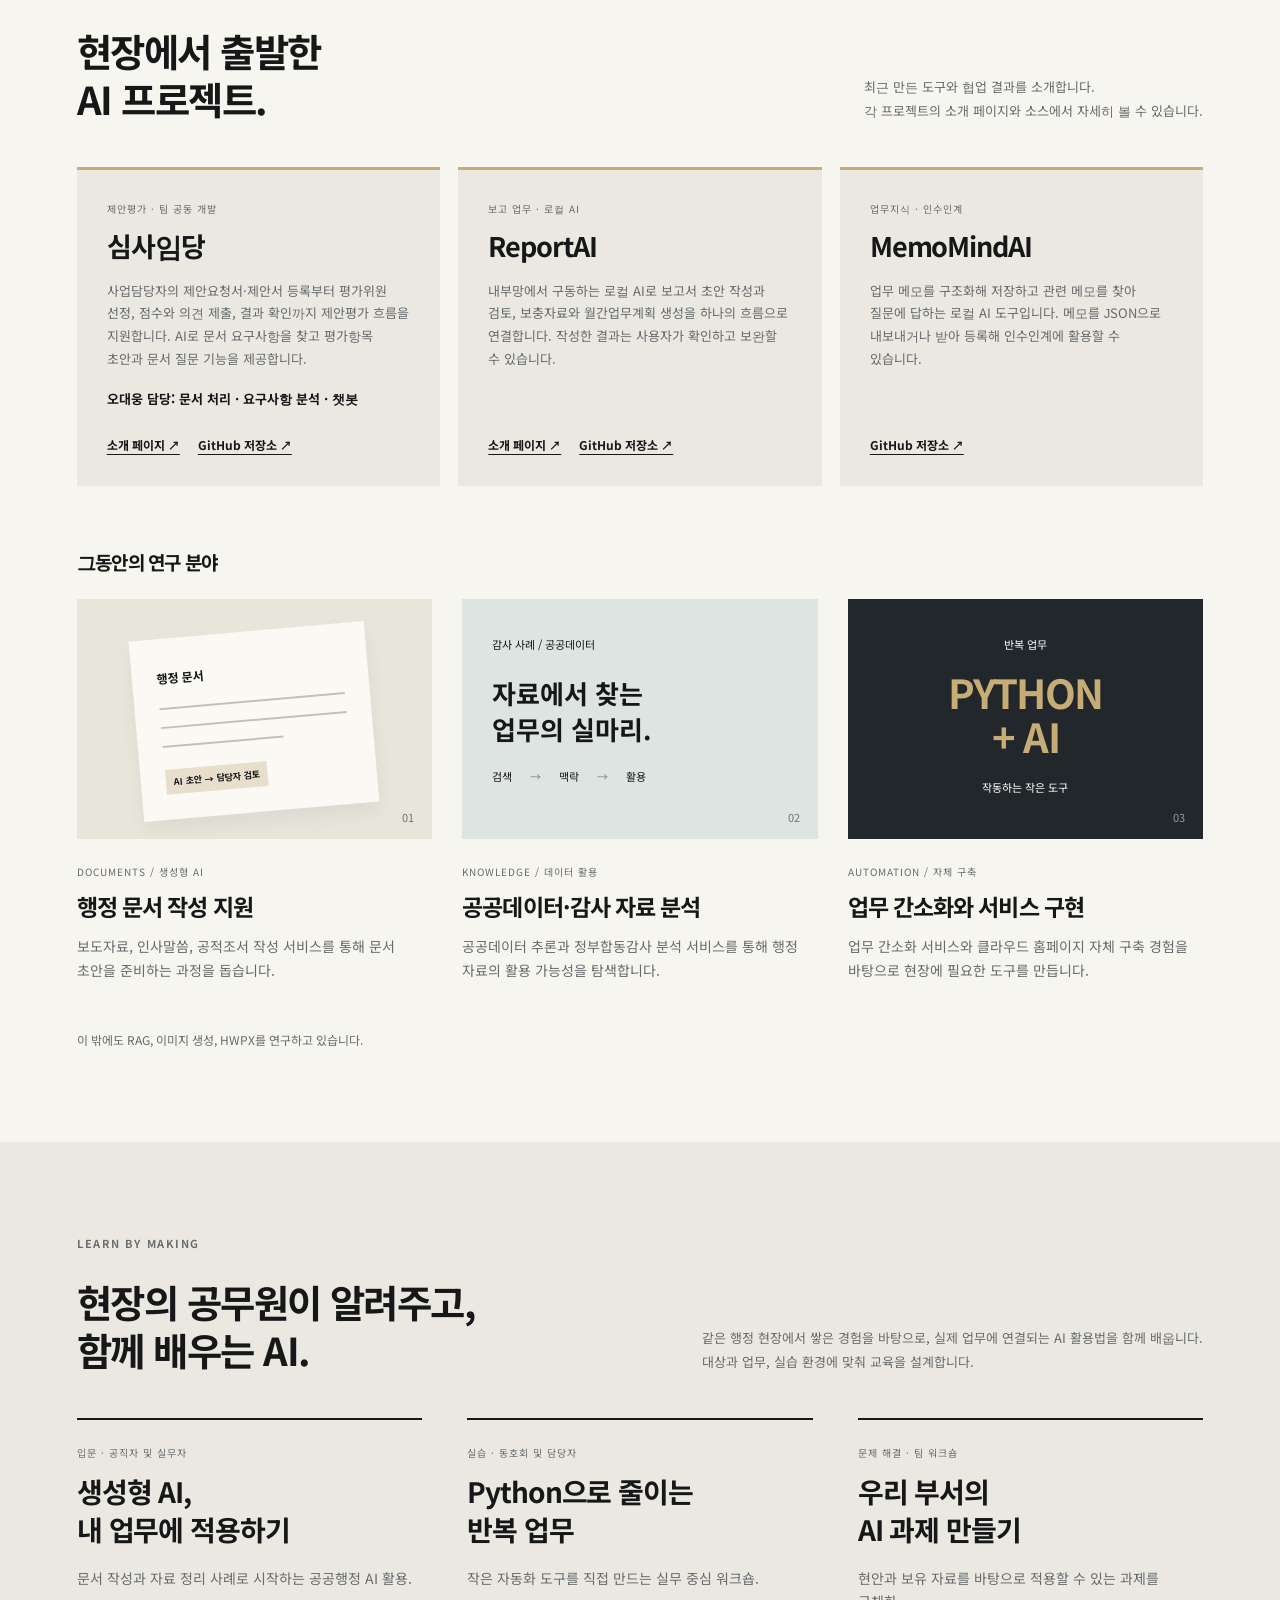
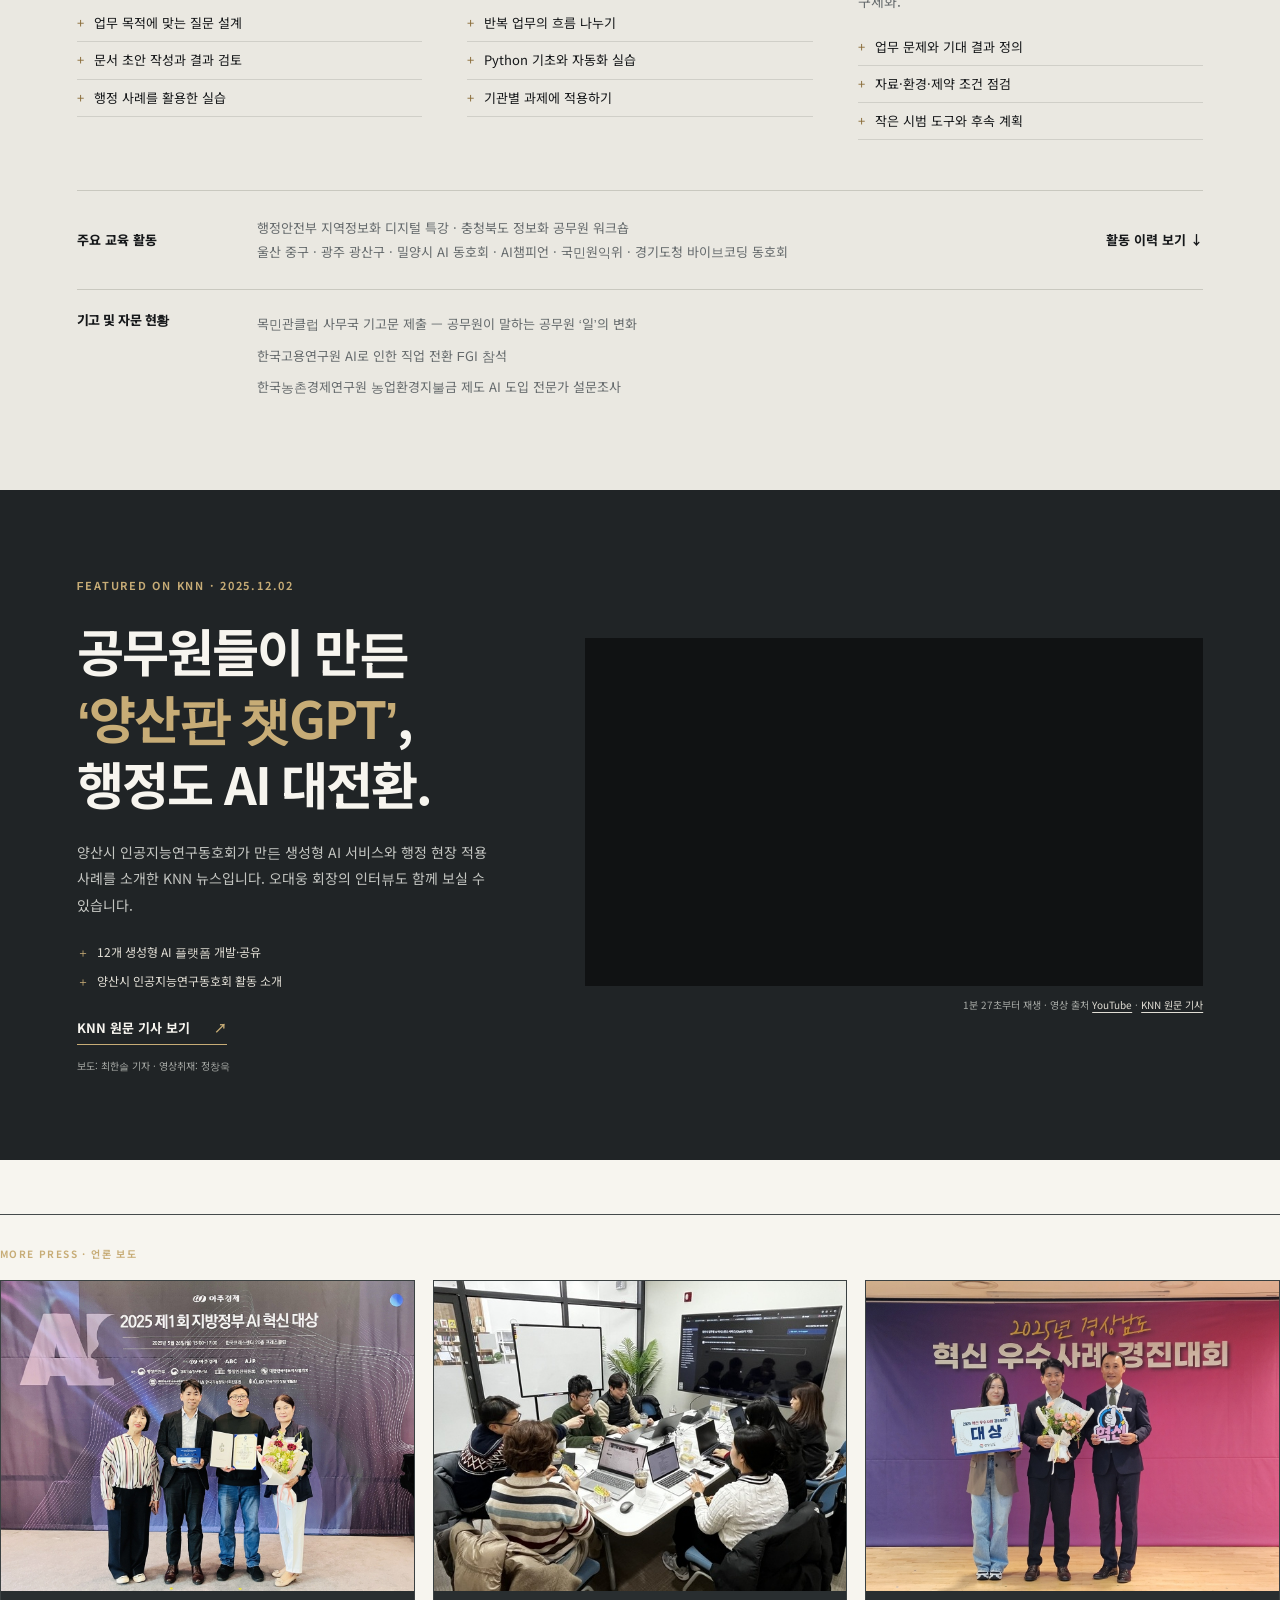
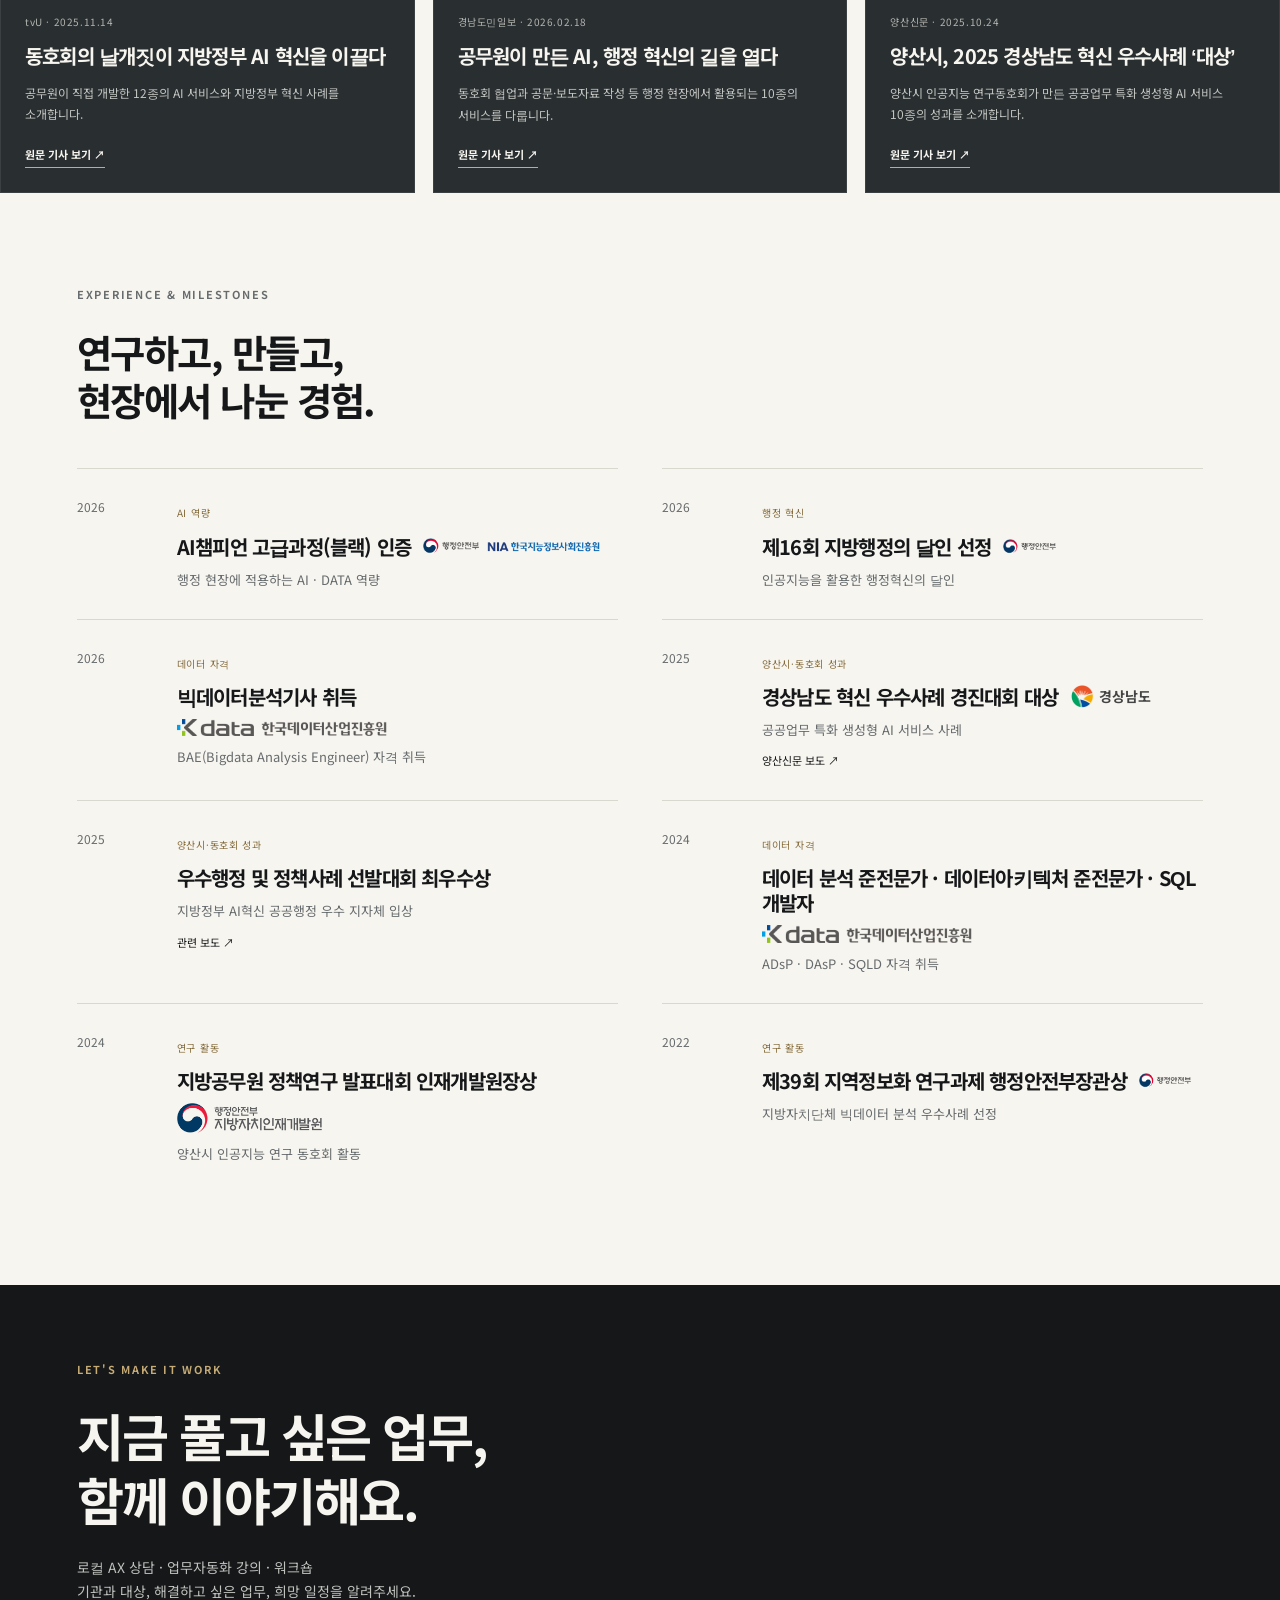
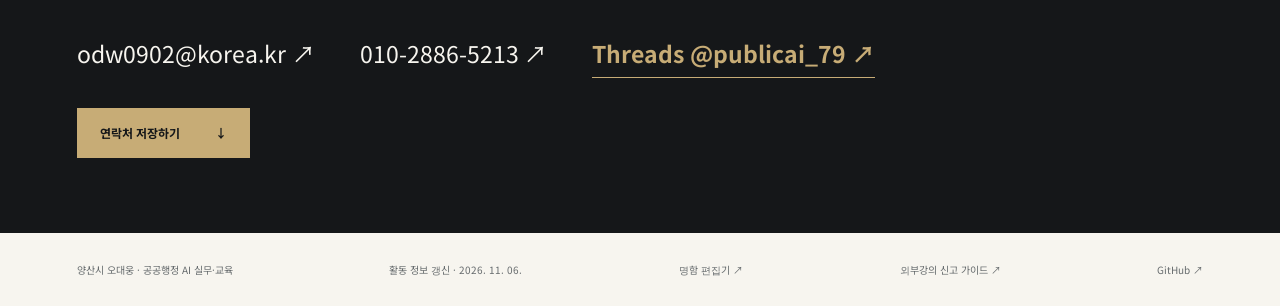
==== commit e8e20804: "수상 및 데이터 자격 항목에 기관 로고 추가" ====
--- a/index.html
+++ b/index.html
@@ -51,10 +51,10 @@
     <section class="section history" id="history"><div class="section-head"><div><p class="eyebrow">EXPERIENCE & MILESTONES</p><h2>연구하고, 만들고, <br>현장에서 나눈 경험.</h2></div></div><div class="timeline">
       <article><time>2026</time><div><span class="timeline-tag">AI 역량</span><div class="certification-heading"><h3>AI챔피언 고급과정(블랙) 인증</h3><div class="certification-logos" aria-label="인증 운영 기관"><img src="assets/mois.png" alt="행정안전부"><img src="assets/nia.png" alt="한국지능정보사회진흥원"></div></div><p>행정 현장에 적용하는 AI · DATA 역량</p></div></article>
       <article><time>2026</time><div><span class="timeline-tag">행정 혁신</span><div class="certification-heading"><h3>제16회 지방행정의 달인 선정</h3><div class="certification-logos" aria-label="선정 기관"><img src="assets/mois.png" alt="행정안전부"></div></div><p>인공지능을 활용한 행정혁신의 달인</p></div></article>
-      <article><time>2026</time><div><span class="timeline-tag">데이터 자격</span><h3>빅데이터분석기사 취득</h3><p>BAE(Bigdata Analysis Engineer) 자격 취득</p></div></article>
-      <article><time>2025</time><div><span class="timeline-tag">양산시·동호회 성과</span><h3>경상남도 혁신 우수사례 경진대회 대상</h3><p>공공업무 특화 생성형 AI 서비스 사례</p><a href="https://www.yangsanilbo.com/news/articleView.html?idxno=120053" target="_blank" rel="noopener">양산신문 보도 ↗</a></div></article>
+      <article><time>2026</time><div><span class="timeline-tag">데이터 자격</span><h3>빅데이터분석기사 취득</h3><div class="institution-line"><img class="kdata-logo" src="assets/kdata-logo.png" alt="한국데이터산업진흥원"></div><p>BAE(Bigdata Analysis Engineer) 자격 취득</p></div></article>
+      <article><time>2025</time><div><span class="timeline-tag">양산시·동호회 성과</span><div class="certification-heading"><h3>경상남도 혁신 우수사례 경진대회 대상</h3><div class="province-mark"><img src="assets/gyeongnam-symbol.gif" alt=""><span>경상남도</span></div></div><p>공공업무 특화 생성형 AI 서비스 사례</p><a href="https://www.yangsanilbo.com/news/articleView.html?idxno=120053" target="_blank" rel="noopener">양산신문 보도 ↗</a></div></article>
       <article><time>2025</time><div><span class="timeline-tag">양산시·동호회 성과</span><h3>우수행정 및 정책사례 선발대회 최우수상</h3><p>지방정부 AI혁신 공공행정 우수 지자체 입상</p><a href="https://www.opengo.center/news/articleView.html?idxno=33318" target="_blank" rel="noopener">관련 보도 ↗</a></div></article>
-      <article><time>2024</time><div><span class="timeline-tag">데이터 자격</span><h3>데이터 분석 준전문가 · 데이터아키텍처 준전문가 · SQL 개발자</h3><p>ADsP · DAsP · SQLD 자격 취득</p></div></article>
+      <article><time>2024</time><div><span class="timeline-tag">데이터 자격</span><h3>데이터 분석 준전문가 · 데이터아키텍처 준전문가 · SQL 개발자</h3><div class="institution-line"><img class="kdata-logo" src="assets/kdata-logo.png" alt="한국데이터산업진흥원"></div><p>ADsP · DAsP · SQLD 자격 취득</p></div></article>
       <article><time>2024</time><div><span class="timeline-tag">연구 활동</span><div class="certification-heading"><h3>지방공무원 정책연구 발표대회 인재개발원장상</h3><div class="certification-logos" aria-label="시상 기관"><img class="logodi-logo" src="assets/logodi-mi.png" alt="행정안전부 지방자치인재개발원"></div></div><p>양산시 인공지능 연구 동호회 활동</p></div></article>
       <article><time>2022</time><div><span class="timeline-tag">연구 활동</span><div class="certification-heading"><h3>제39회 지역정보화 연구과제 행정안전부장관상</h3><div class="certification-logos" aria-label="시상 기관"><img src="assets/mois.png" alt="행정안전부"></div></div><p>지방자치단체 빅데이터 분석 우수사례 선정</p></div></article>
     </div></section>
--- a/style.css
+++ b/style.css
@@ -102,6 +102,10 @@
 .certification-logos img{display:block;width:auto;max-width:100%;height:16px;object-fit:contain}
 .certification-logos img:last-child{height:15px}
 .certification-logos img.logodi-logo{height:30px}
+.institution-line{margin-top:10px}
+.institution-line .kdata-logo{display:block;width:210px;max-width:100%;height:auto}
+.province-mark{display:inline-flex;align-items:center;gap:5px;font-size:14px;font-weight:700;color:#444}
+.province-mark img{display:block;width:24px;height:24px;object-fit:contain}
 .timeline p{font-size:13px;color:var(--muted);margin:10px 0 0}
 .timeline a{font-size:11px;display:inline-block;margin-top:10px}
 @media(min-width:1001px){.timeline{display:grid;grid-template-columns:repeat(2,minmax(0,1fr));column-gap:44px;max-width:none;margin-left:0}.timeline article{grid-template-columns:82px minmax(0,1fr);gap:18px}}
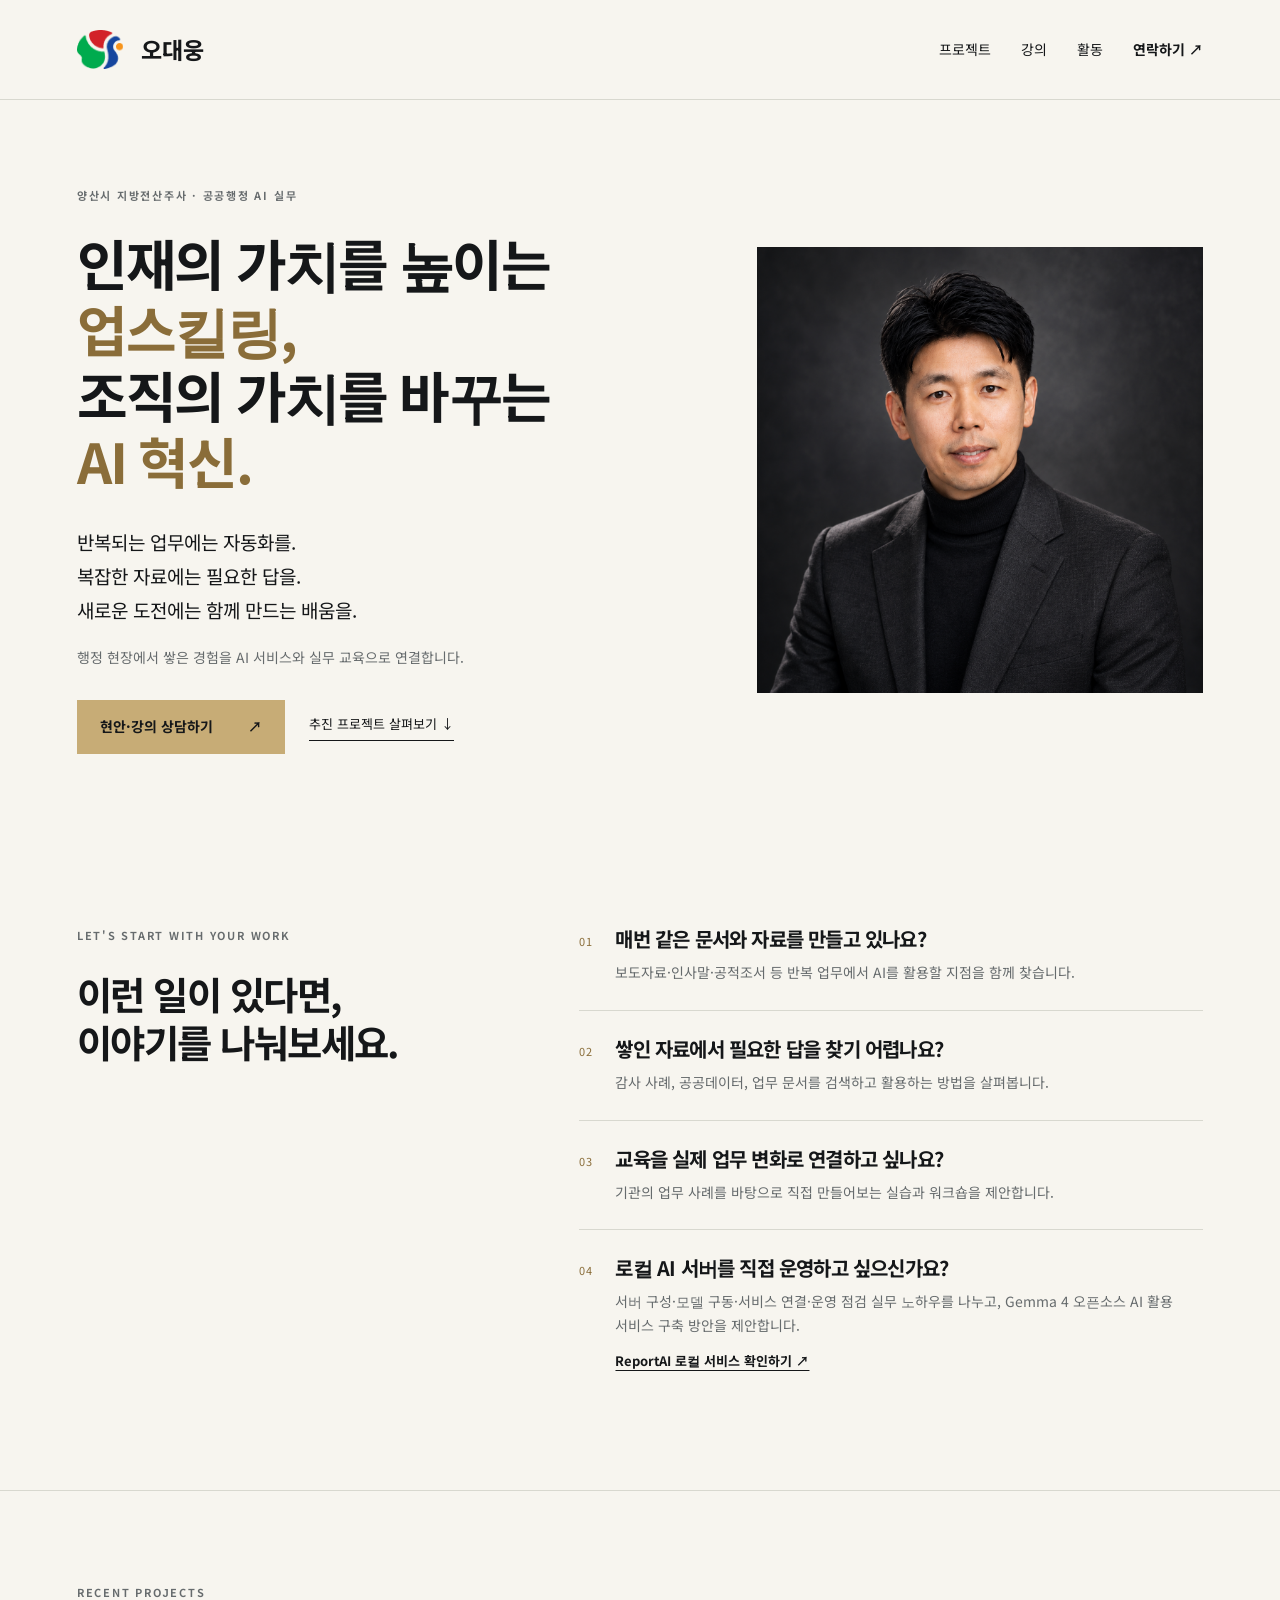
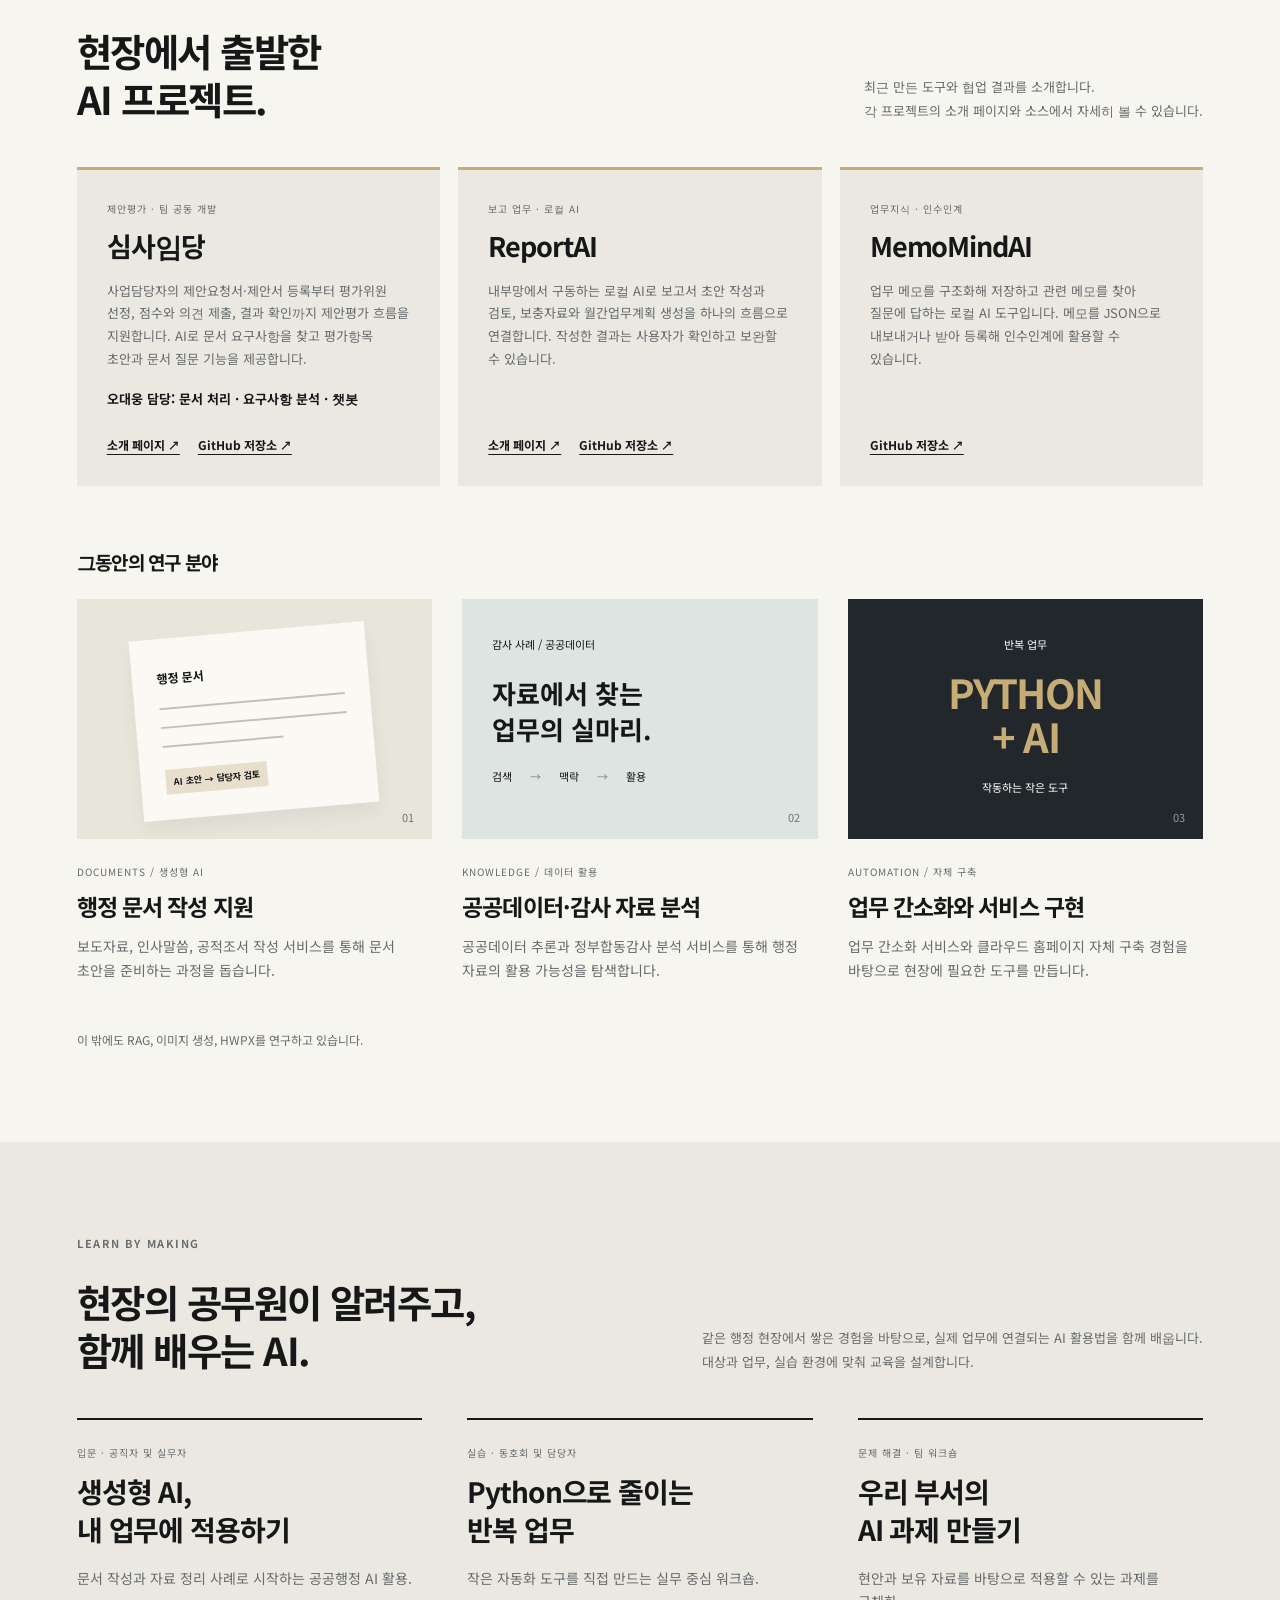
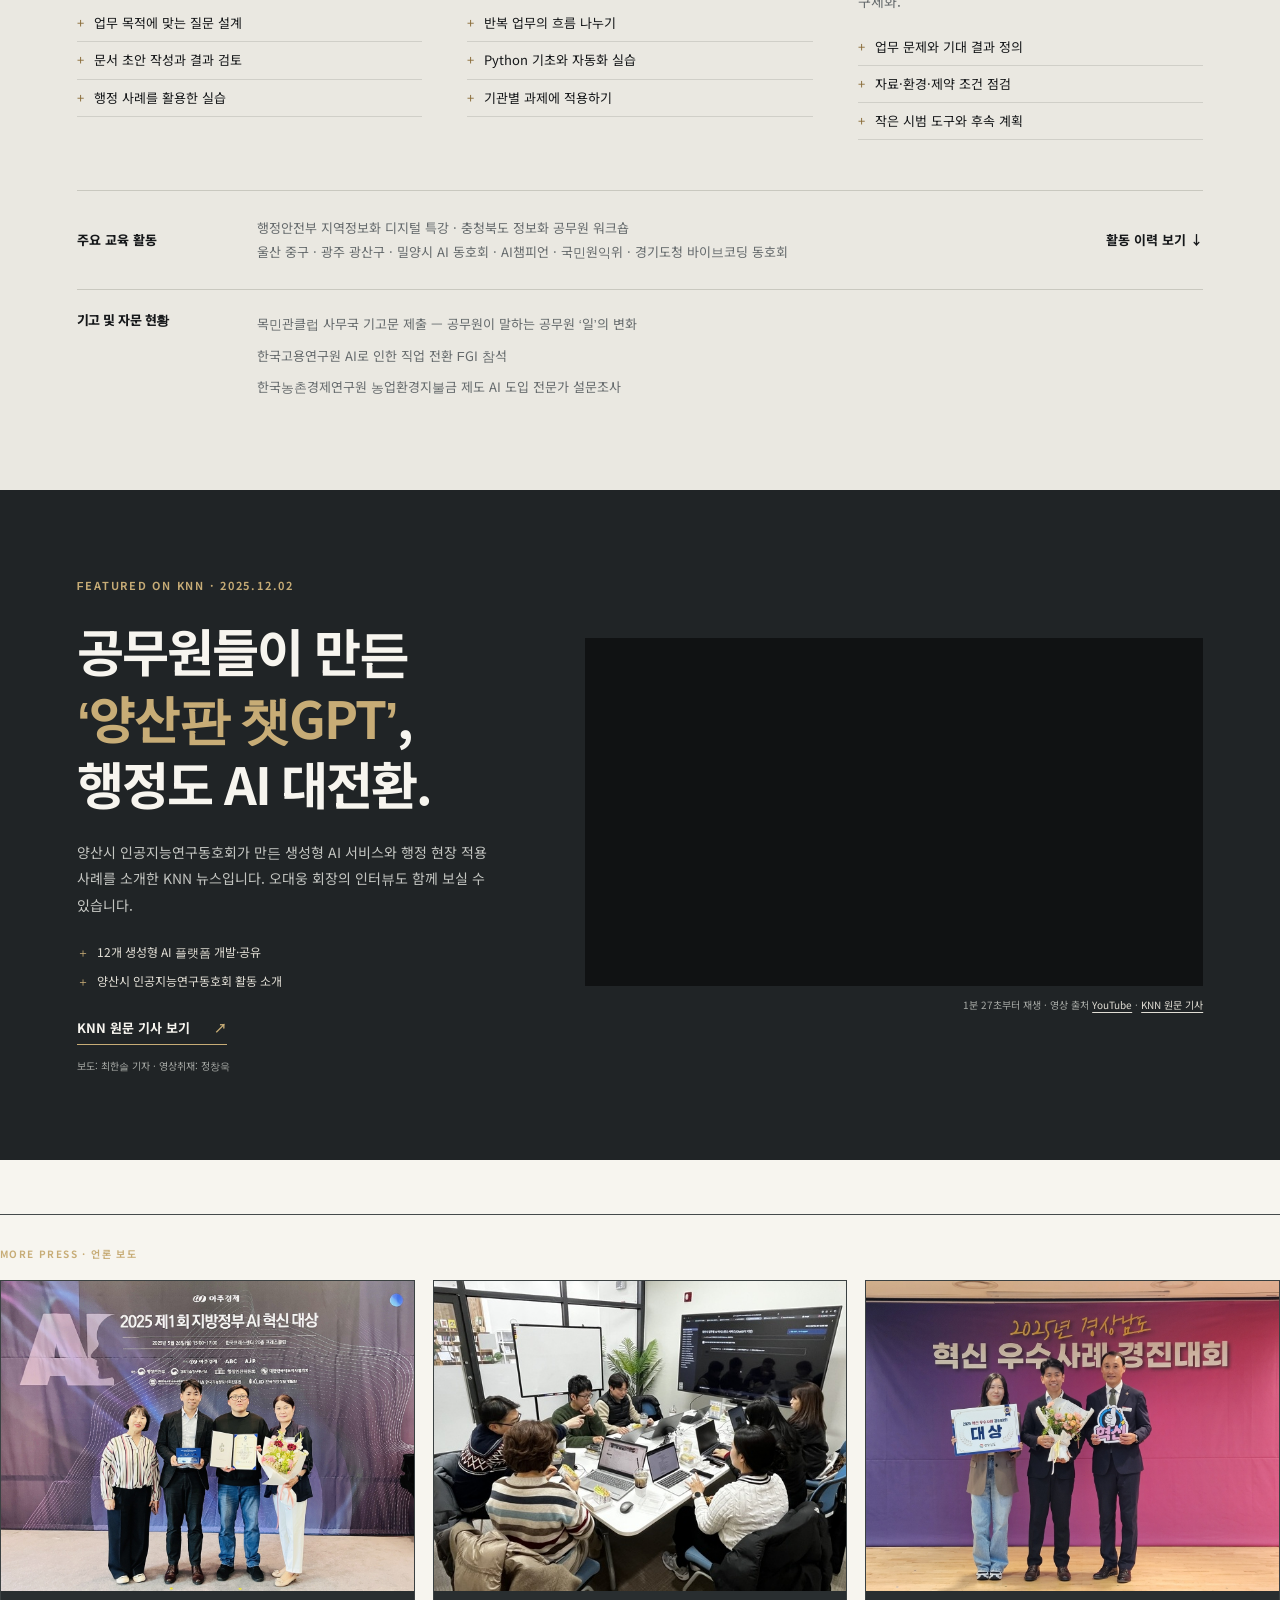
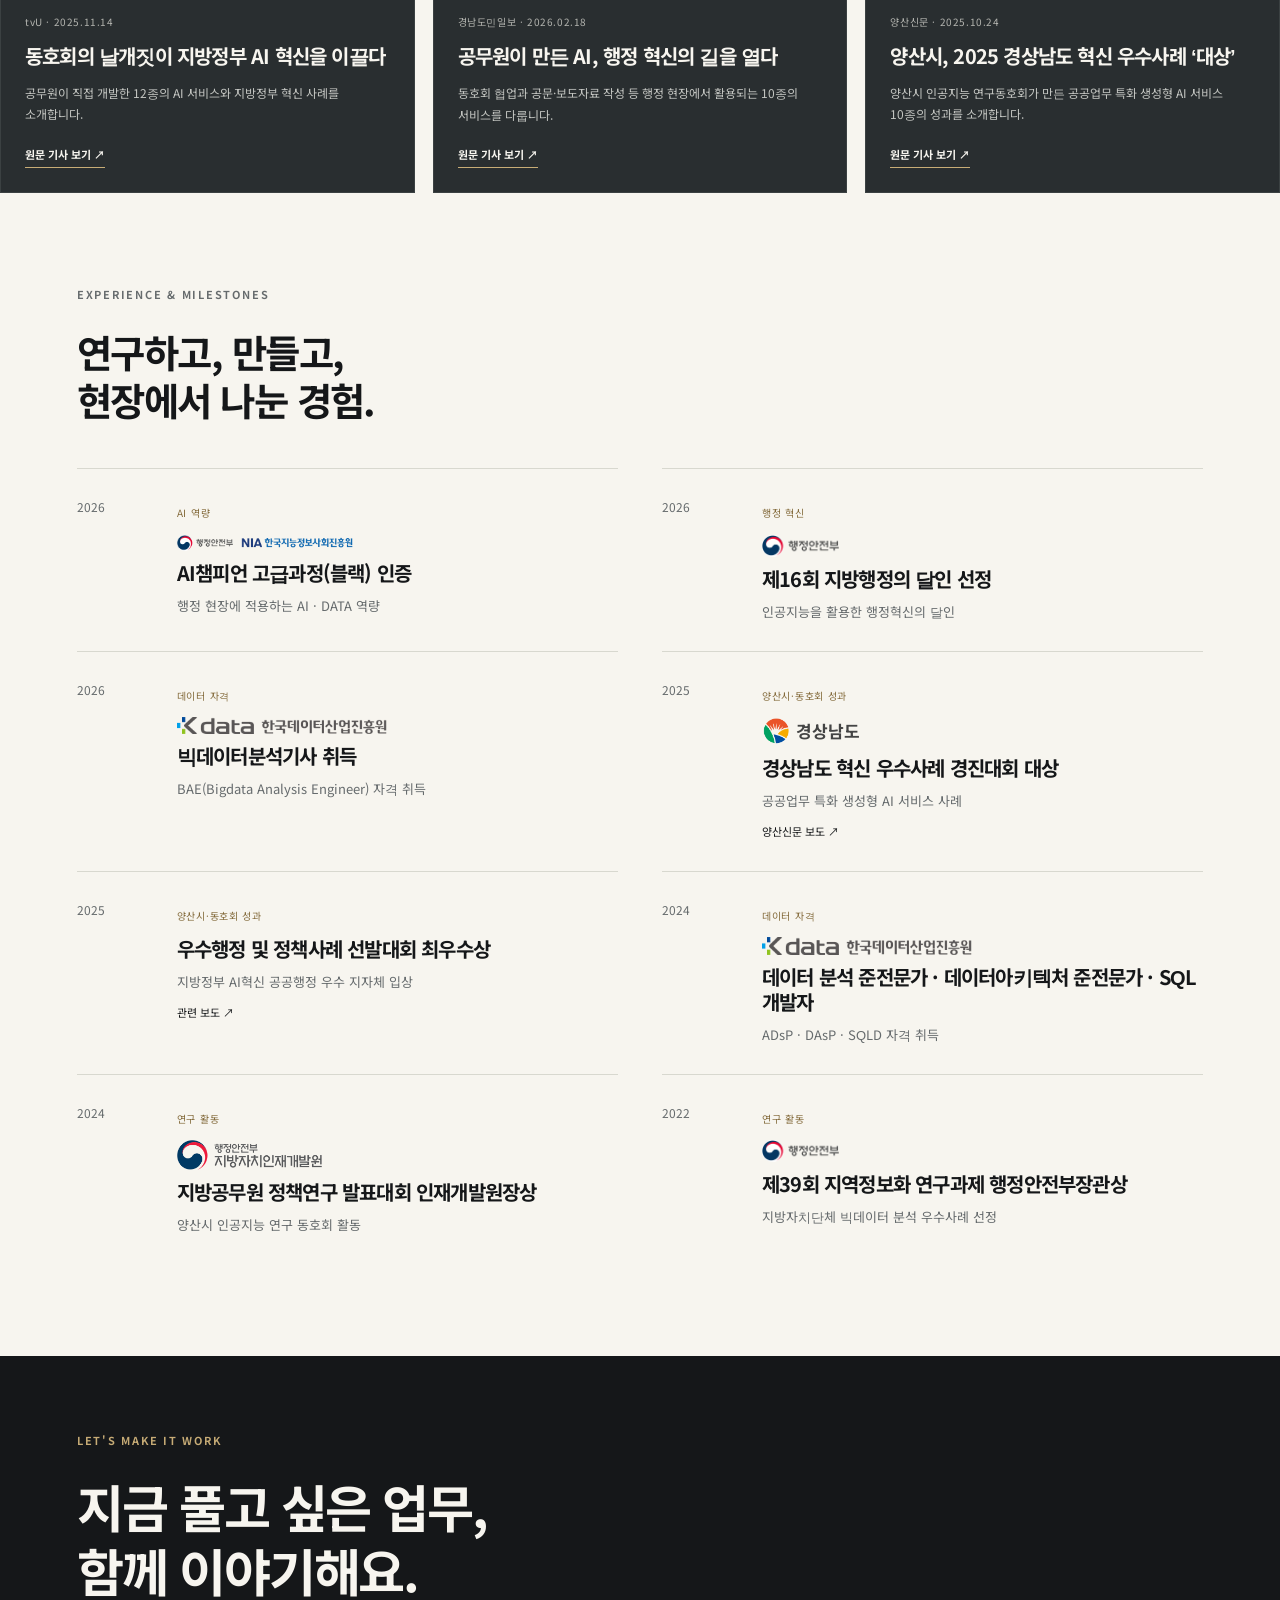
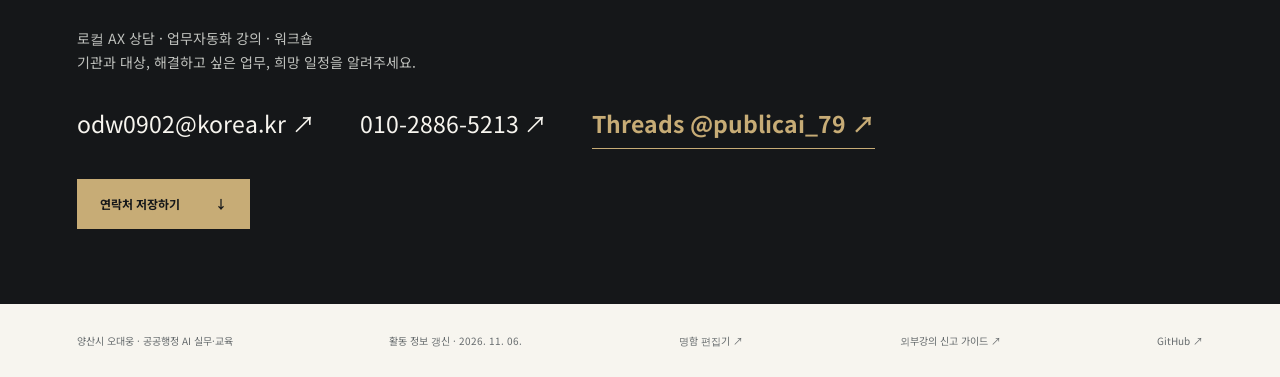
==== commit e6393a40: "활동 이력의 기관 로고 위치와 크기 조정" ====
--- a/index.html
+++ b/index.html
@@ -49,14 +49,14 @@
     <section class="news-feature" id="news" aria-labelledby="news-title"><div class="news-inner"><div class="news-copy"><p class="eyebrow">FEATURED ON KNN · 2025.12.02</p><h2 id="news-title">공무원들이 만든<br><em>‘양산판 챗GPT’</em>,<br>행정도 AI 대전환.</h2><p class="news-summary">양산시 인공지능연구동호회가 만든 생성형 AI 서비스와 행정 현장 적용 사례를 소개한 KNN 뉴스입니다. 오대웅 회장의 인터뷰도 함께 보실 수 있습니다.</p><div class="news-facts"><span>12개 생성형 AI 플랫폼 개발·공유</span><span>양산시 인공지능연구동호회 활동 소개</span></div><a class="news-source" href="https://news.knn.co.kr/news/article/180848" target="_blank" rel="noopener">KNN 원문 기사 보기 <span>↗</span></a><p class="news-credit">보도: 최한솔 기자 · 영상취재: 정창욱</p></div><div class="news-player-wrap"><div class="news-player"><iframe src="https://www.youtube-nocookie.com/embed/ME1xnCyJGRc?start=87" title="KNN 뉴스: 공무원들이 만든 양산판 챗GPT, 행정도 AI 대전환 — 1분 27초부터" loading="lazy" allow="accelerometer; autoplay; clipboard-write; encrypted-media; gyroscope; picture-in-picture; web-share" allowfullscreen referrerpolicy="strict-origin-when-cross-origin"></iframe></div><p class="player-caption">1분 27초부터 재생 · 영상 출처 <a href="https://youtu.be/ME1xnCyJGRc?t=87" target="_blank" rel="noopener">YouTube</a> · <a href="https://news.knn.co.kr/news/article/180848" target="_blank" rel="noopener">KNN 원문 기사</a></p></div></div></section>
     <div class="news-coverage" aria-label="관련 언론 보도"><p class="coverage-label">MORE PRESS · 언론 보도</p><div class="coverage-grid"><article class="coverage-card"><img class="coverage-image" src="assets/press/tvu-ai-research.jpg" alt="2025 제1회 지방정부 AI 혁신 대상 시상식에서 기념촬영한 양산시 인공지능 연구 동호회" loading="lazy"><div class="coverage-copy"><p class="coverage-meta">tvU · 2025.11.14</p><h3>동호회의 날개짓이 지방정부 AI 혁신을 이끌다</h3><p>공무원이 직접 개발한 12종의 AI 서비스와 지방정부 혁신 사례를 소개합니다.</p><a href="https://www.thevoiceofus.co.kr/news/article.html?no=15057" target="_blank" rel="noopener">원문 기사 보기 <span>↗</span></a></div></article><article class="coverage-card"><img class="coverage-image" src="assets/press/idomin-ai-research.jpeg" alt="양산시 인공지능 연구 동호회가 정기모임에서 업무용 AI 서비스 개선을 논의하는 모습" loading="lazy"><div class="coverage-copy"><p class="coverage-meta">경남도민일보 · 2026.02.18</p><h3>공무원이 만든 AI, 행정 혁신의 길을 열다</h3><p>동호회 협업과 공문·보도자료 작성 등 행정 현장에서 활용되는 10종의 서비스를 다룹니다.</p><a href="https://www.idomin.com/news/articleView.html?idxno=956565" target="_blank" rel="noopener">원문 기사 보기 <span>↗</span></a></div></article><article class="coverage-card"><img class="coverage-image" src="assets/press/jjjachinews-innovation-award-2025.jpg" alt="2025 경상남도 혁신 우수사례 경진대회에서 대상을 수상한 양산시 관계자들의 기념사진" loading="lazy"><div class="coverage-copy"><p class="coverage-meta">양산신문 · 2025.10.24</p><h3>양산시, 2025 경상남도 혁신 우수사례 ‘대상’</h3><p>양산시 인공지능 연구동호회가 만든 공공업무 특화 생성형 AI 서비스 10종의 성과를 소개합니다.</p><a href="https://www.yangsanilbo.com/news/articleView.html?idxno=120053" target="_blank" rel="noopener">원문 기사 보기 <span>↗</span></a></div></article></div></div>
     <section class="section history" id="history"><div class="section-head"><div><p class="eyebrow">EXPERIENCE & MILESTONES</p><h2>연구하고, 만들고, <br>현장에서 나눈 경험.</h2></div></div><div class="timeline">
-      <article><time>2026</time><div><span class="timeline-tag">AI 역량</span><div class="certification-heading"><h3>AI챔피언 고급과정(블랙) 인증</h3><div class="certification-logos" aria-label="인증 운영 기관"><img src="assets/mois.png" alt="행정안전부"><img src="assets/nia.png" alt="한국지능정보사회진흥원"></div></div><p>행정 현장에 적용하는 AI · DATA 역량</p></div></article>
-      <article><time>2026</time><div><span class="timeline-tag">행정 혁신</span><div class="certification-heading"><h3>제16회 지방행정의 달인 선정</h3><div class="certification-logos" aria-label="선정 기관"><img src="assets/mois.png" alt="행정안전부"></div></div><p>인공지능을 활용한 행정혁신의 달인</p></div></article>
-      <article><time>2026</time><div><span class="timeline-tag">데이터 자격</span><h3>빅데이터분석기사 취득</h3><div class="institution-line"><img class="kdata-logo" src="assets/kdata-logo.png" alt="한국데이터산업진흥원"></div><p>BAE(Bigdata Analysis Engineer) 자격 취득</p></div></article>
-      <article><time>2025</time><div><span class="timeline-tag">양산시·동호회 성과</span><div class="certification-heading"><h3>경상남도 혁신 우수사례 경진대회 대상</h3><div class="province-mark"><img src="assets/gyeongnam-symbol.gif" alt=""><span>경상남도</span></div></div><p>공공업무 특화 생성형 AI 서비스 사례</p><a href="https://www.yangsanilbo.com/news/articleView.html?idxno=120053" target="_blank" rel="noopener">양산신문 보도 ↗</a></div></article>
+      <article><time>2026</time><div><span class="timeline-tag">AI 역량</span><div class="certification-heading"><div class="certification-logos" aria-label="인증 운영 기관"><img src="assets/mois.png" alt="행정안전부"><img src="assets/nia.png" alt="한국지능정보사회진흥원"></div><h3>AI챔피언 고급과정(블랙) 인증</h3></div><p>행정 현장에 적용하는 AI · DATA 역량</p></div></article>
+      <article><time>2026</time><div><span class="timeline-tag">행정 혁신</span><div class="certification-heading"><div class="certification-logos" aria-label="선정 기관"><img src="assets/mois.png" alt="행정안전부"></div><h3>제16회 지방행정의 달인 선정</h3></div><p>인공지능을 활용한 행정혁신의 달인</p></div></article>
+      <article><time>2026</time><div><span class="timeline-tag">데이터 자격</span><div class="institution-line"><img class="kdata-logo" src="assets/kdata-logo.png" alt="한국데이터산업진흥원"></div><h3>빅데이터분석기사 취득</h3><p>BAE(Bigdata Analysis Engineer) 자격 취득</p></div></article>
+      <article><time>2025</time><div><span class="timeline-tag">양산시·동호회 성과</span><div class="certification-heading"><div class="province-mark"><img src="assets/gyeongnam-symbol.gif" alt=""><span>경상남도</span></div><h3>경상남도 혁신 우수사례 경진대회 대상</h3></div><p>공공업무 특화 생성형 AI 서비스 사례</p><a href="https://www.yangsanilbo.com/news/articleView.html?idxno=120053" target="_blank" rel="noopener">양산신문 보도 ↗</a></div></article>
       <article><time>2025</time><div><span class="timeline-tag">양산시·동호회 성과</span><h3>우수행정 및 정책사례 선발대회 최우수상</h3><p>지방정부 AI혁신 공공행정 우수 지자체 입상</p><a href="https://www.opengo.center/news/articleView.html?idxno=33318" target="_blank" rel="noopener">관련 보도 ↗</a></div></article>
-      <article><time>2024</time><div><span class="timeline-tag">데이터 자격</span><h3>데이터 분석 준전문가 · 데이터아키텍처 준전문가 · SQL 개발자</h3><div class="institution-line"><img class="kdata-logo" src="assets/kdata-logo.png" alt="한국데이터산업진흥원"></div><p>ADsP · DAsP · SQLD 자격 취득</p></div></article>
-      <article><time>2024</time><div><span class="timeline-tag">연구 활동</span><div class="certification-heading"><h3>지방공무원 정책연구 발표대회 인재개발원장상</h3><div class="certification-logos" aria-label="시상 기관"><img class="logodi-logo" src="assets/logodi-mi.png" alt="행정안전부 지방자치인재개발원"></div></div><p>양산시 인공지능 연구 동호회 활동</p></div></article>
-      <article><time>2022</time><div><span class="timeline-tag">연구 활동</span><div class="certification-heading"><h3>제39회 지역정보화 연구과제 행정안전부장관상</h3><div class="certification-logos" aria-label="시상 기관"><img src="assets/mois.png" alt="행정안전부"></div></div><p>지방자치단체 빅데이터 분석 우수사례 선정</p></div></article>
+      <article><time>2024</time><div><span class="timeline-tag">데이터 자격</span><div class="institution-line"><img class="kdata-logo" src="assets/kdata-logo.png" alt="한국데이터산업진흥원"></div><h3>데이터 분석 준전문가 · 데이터아키텍처 준전문가 · SQL 개발자</h3><p>ADsP · DAsP · SQLD 자격 취득</p></div></article>
+      <article><time>2024</time><div><span class="timeline-tag">연구 활동</span><div class="certification-heading"><div class="certification-logos" aria-label="시상 기관"><img class="logodi-logo" src="assets/logodi-mi.png" alt="행정안전부 지방자치인재개발원"></div><h3>지방공무원 정책연구 발표대회 인재개발원장상</h3></div><p>양산시 인공지능 연구 동호회 활동</p></div></article>
+      <article><time>2022</time><div><span class="timeline-tag">연구 활동</span><div class="certification-heading"><div class="certification-logos" aria-label="시상 기관"><img src="assets/mois.png" alt="행정안전부"></div><h3>제39회 지역정보화 연구과제 행정안전부장관상</h3></div><p>지방자치단체 빅데이터 분석 우수사례 선정</p></div></article>
     </div></section>
     <section class="contact section" id="contact"><p class="eyebrow">LET'S MAKE IT WORK</p><h2>지금 풀고 싶은 업무, <br>함께 이야기해요.</h2><p>로컬 AX 상담 · 업무자동화 강의 · 워크숍<br>기관과 대상, 해결하고 싶은 업무, 희망 일정을 알려주세요.</p><div class="contact-links"><a href="mailto:odw0902@korea.kr?subject=AI%20%ED%98%84%EC%95%88%20%EC%83%81%EB%8B%B4%20%C2%B7%20%EA%B0%95%EC%9D%98%20%EB%AC%B8%EC%9D%98">odw0902@korea.kr ↗</a><a href="tel:+821028865213">010-2886-5213 ↗</a><a class="contact-social" href="https://www.threads.com/@publicai_79" target="_blank" rel="noopener noreferrer" aria-label="Threads에서 오대웅 @publicai_79 프로필 열기">Threads @publicai_79 ↗</a></div><a class="button gold" href="assets/oh-daeung.vcf" download>연락처 저장하기 <span>↓</span></a></section>
   </main>
--- a/style.css
+++ b/style.css
@@ -96,16 +96,17 @@
 .timeline time{font-size:12px;color:var(--muted)}
 .timeline-tag{font-size:10px;color:#846b3c;letter-spacing:.07em}
 .timeline h3{font-size:20px;margin-top:9px}
-.certification-heading{display:flex;flex-wrap:wrap;align-items:center;gap:10px 12px;margin-top:9px}
+.certification-heading{display:flex;flex-direction:column;align-items:flex-start;gap:9px;margin-top:10px}
 .certification-heading h3{margin:0}
 .certification-logos{display:flex;align-items:center;gap:8px;flex-wrap:wrap}
 .certification-logos img{display:block;width:auto;max-width:100%;height:16px;object-fit:contain}
 .certification-logos img:last-child{height:15px}
+.certification-logos img:only-child:not(.logodi-logo){height:22px}
 .certification-logos img.logodi-logo{height:30px}
 .institution-line{margin-top:10px}
 .institution-line .kdata-logo{display:block;width:210px;max-width:100%;height:auto}
-.province-mark{display:inline-flex;align-items:center;gap:5px;font-size:14px;font-weight:700;color:#444}
-.province-mark img{display:block;width:24px;height:24px;object-fit:contain}
+.province-mark{display:inline-flex;align-items:center;gap:6px;font-size:17px;font-weight:700;color:#444}
+.province-mark img{display:block;width:28px;height:28px;object-fit:contain}
 .timeline p{font-size:13px;color:var(--muted);margin:10px 0 0}
 .timeline a{font-size:11px;display:inline-block;margin-top:10px}
 @media(min-width:1001px){.timeline{display:grid;grid-template-columns:repeat(2,minmax(0,1fr));column-gap:44px;max-width:none;margin-left:0}.timeline article{grid-template-columns:82px minmax(0,1fr);gap:18px}}
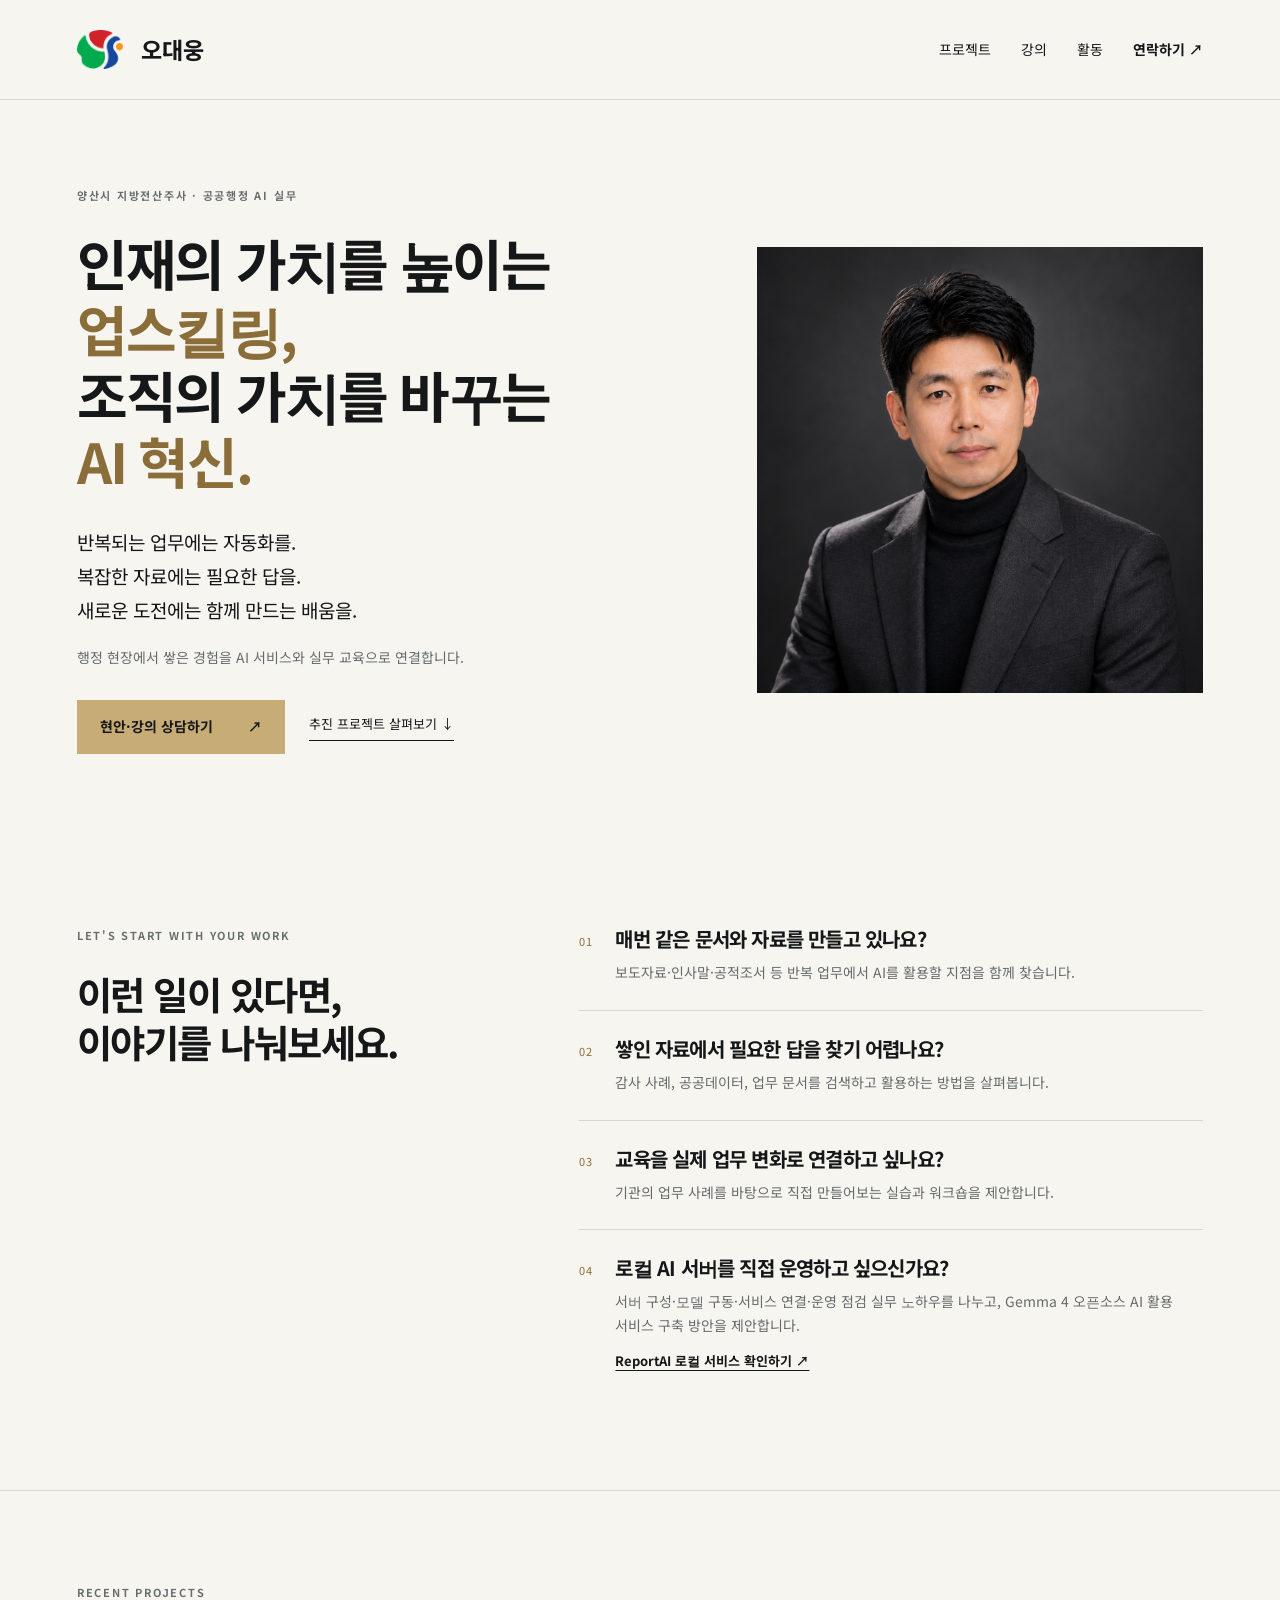
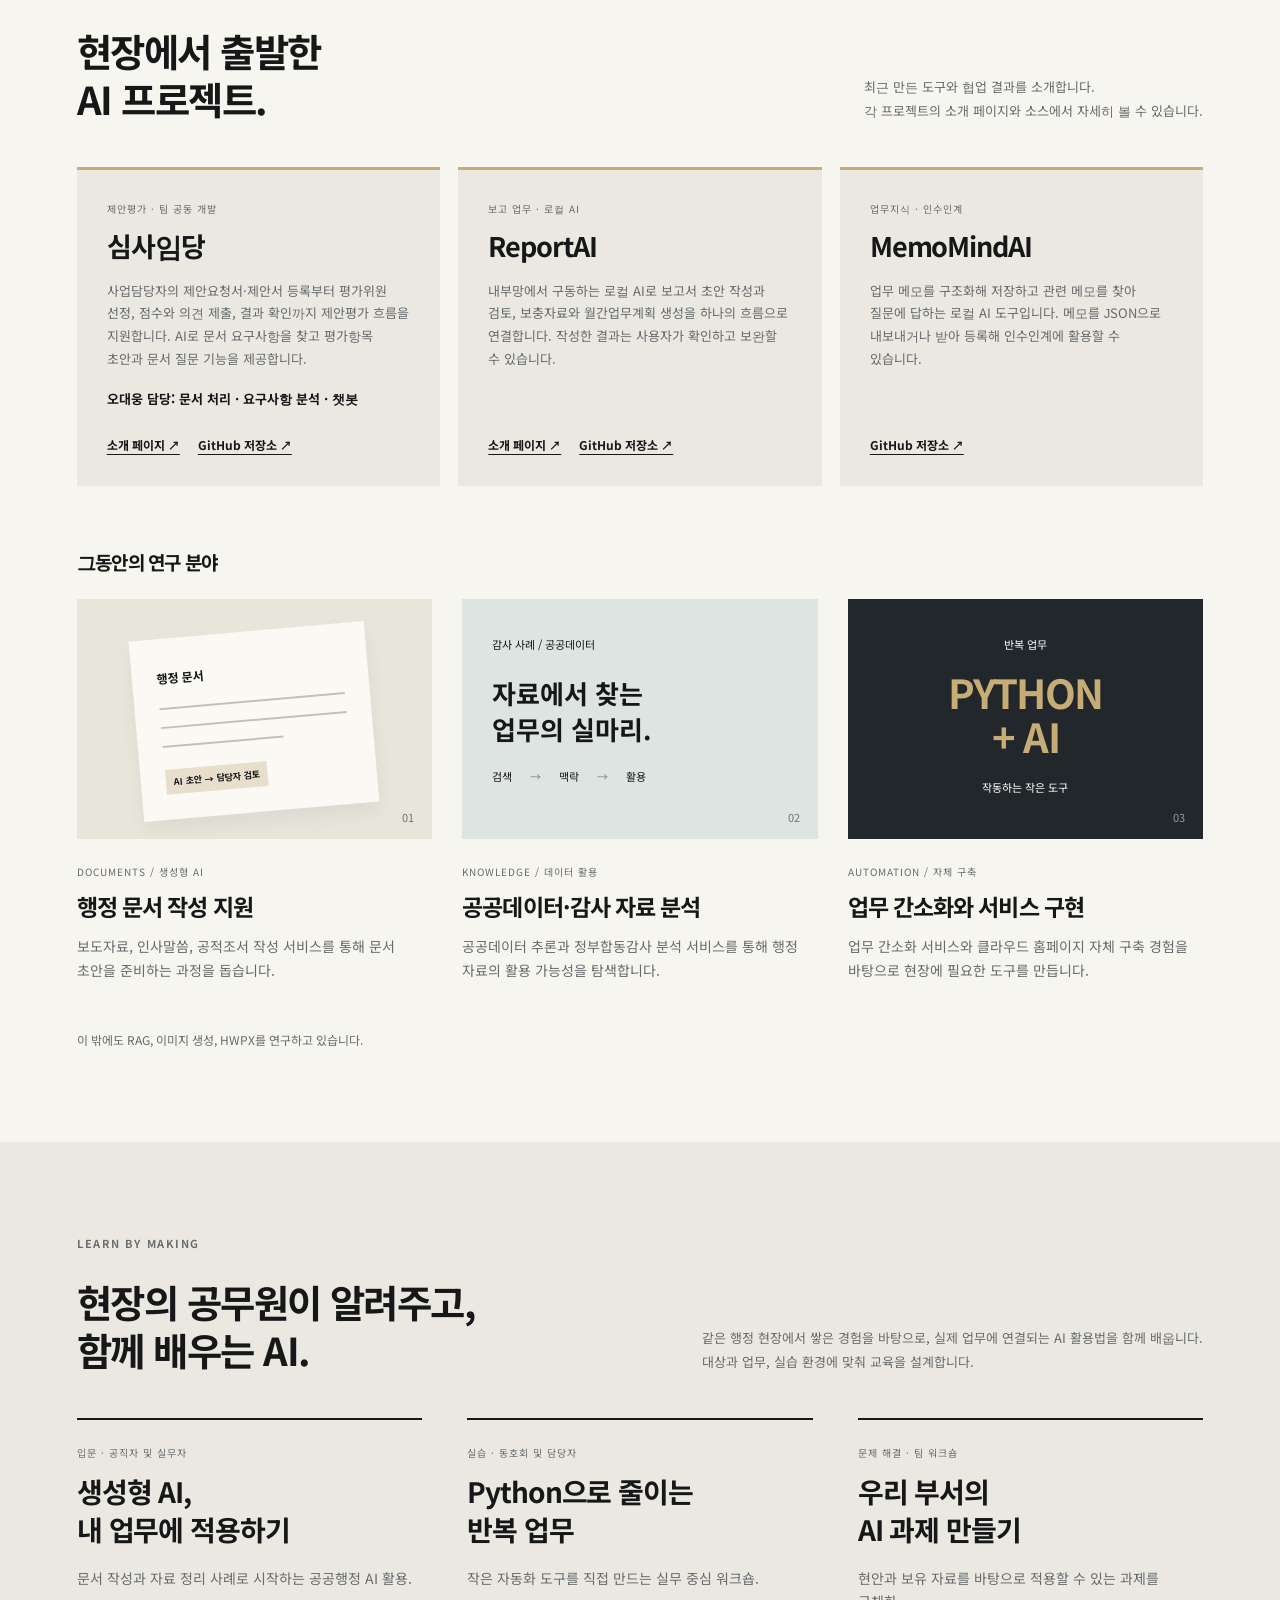
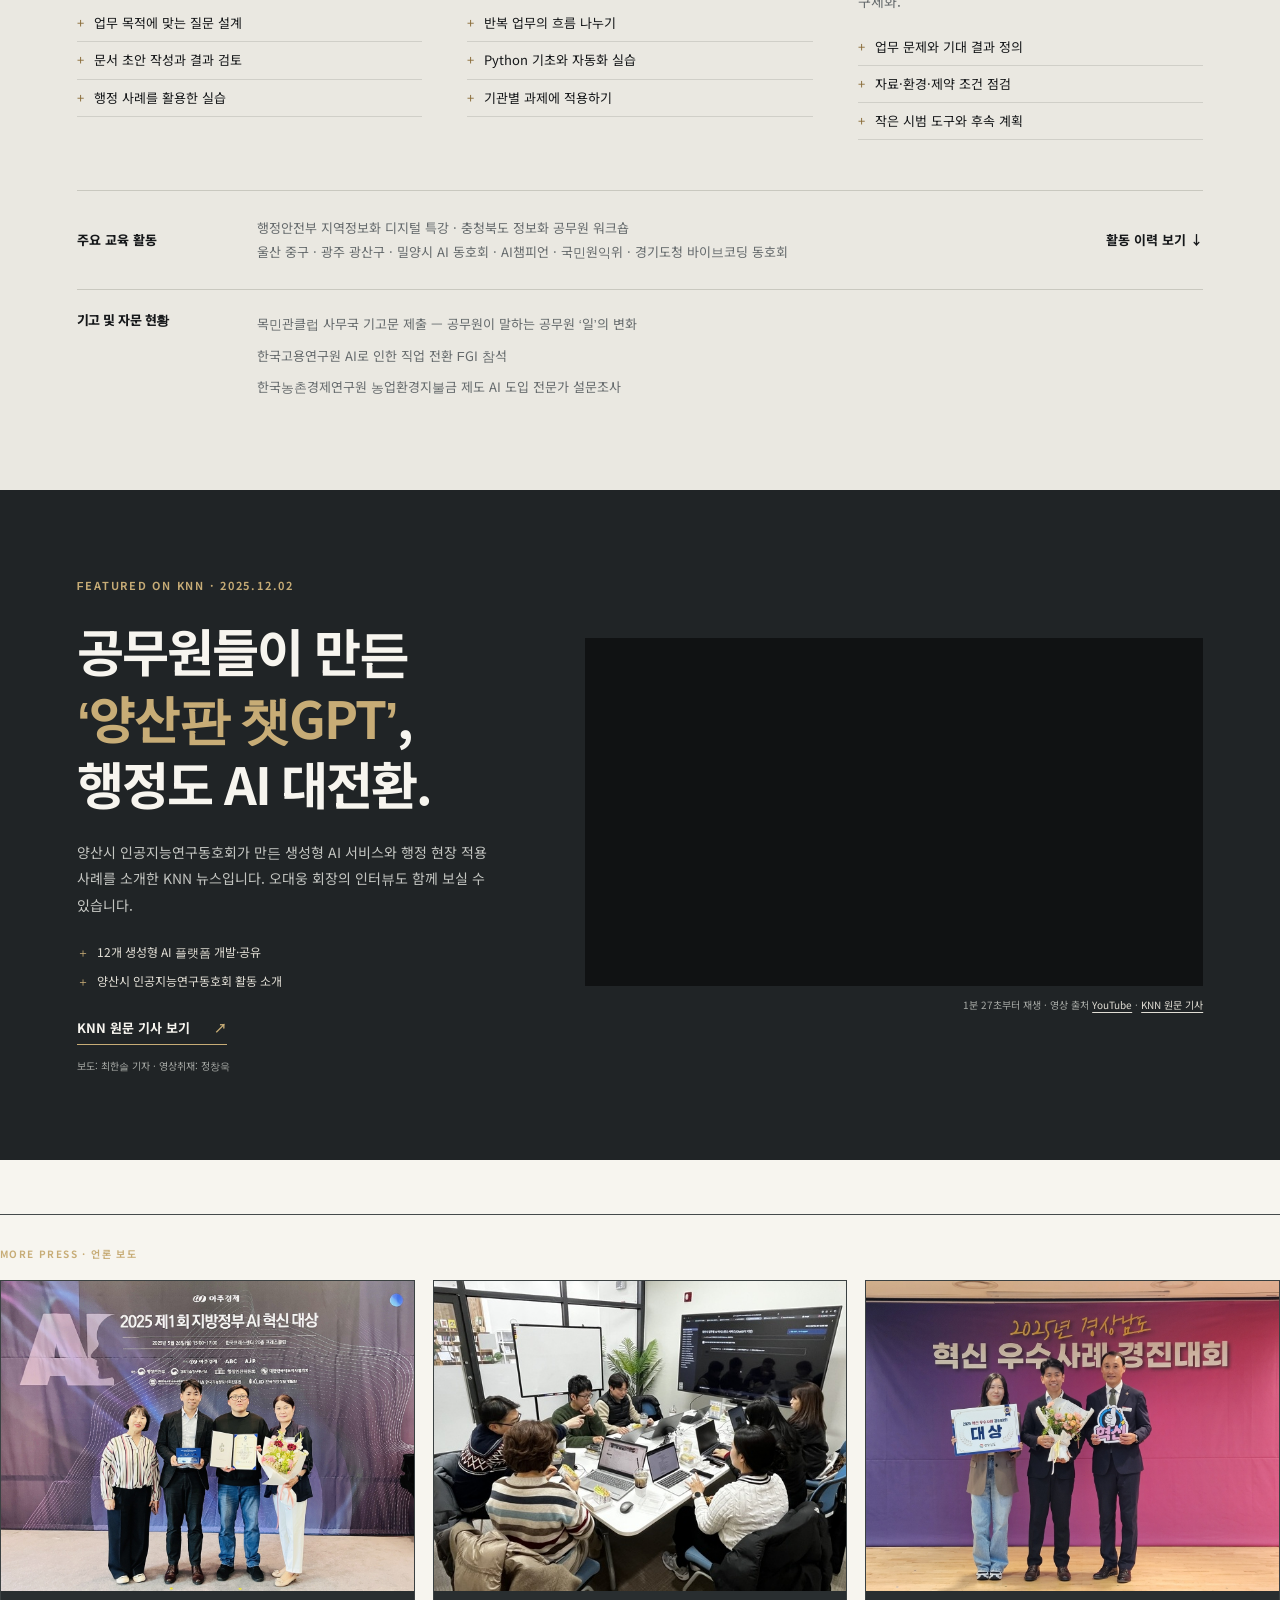
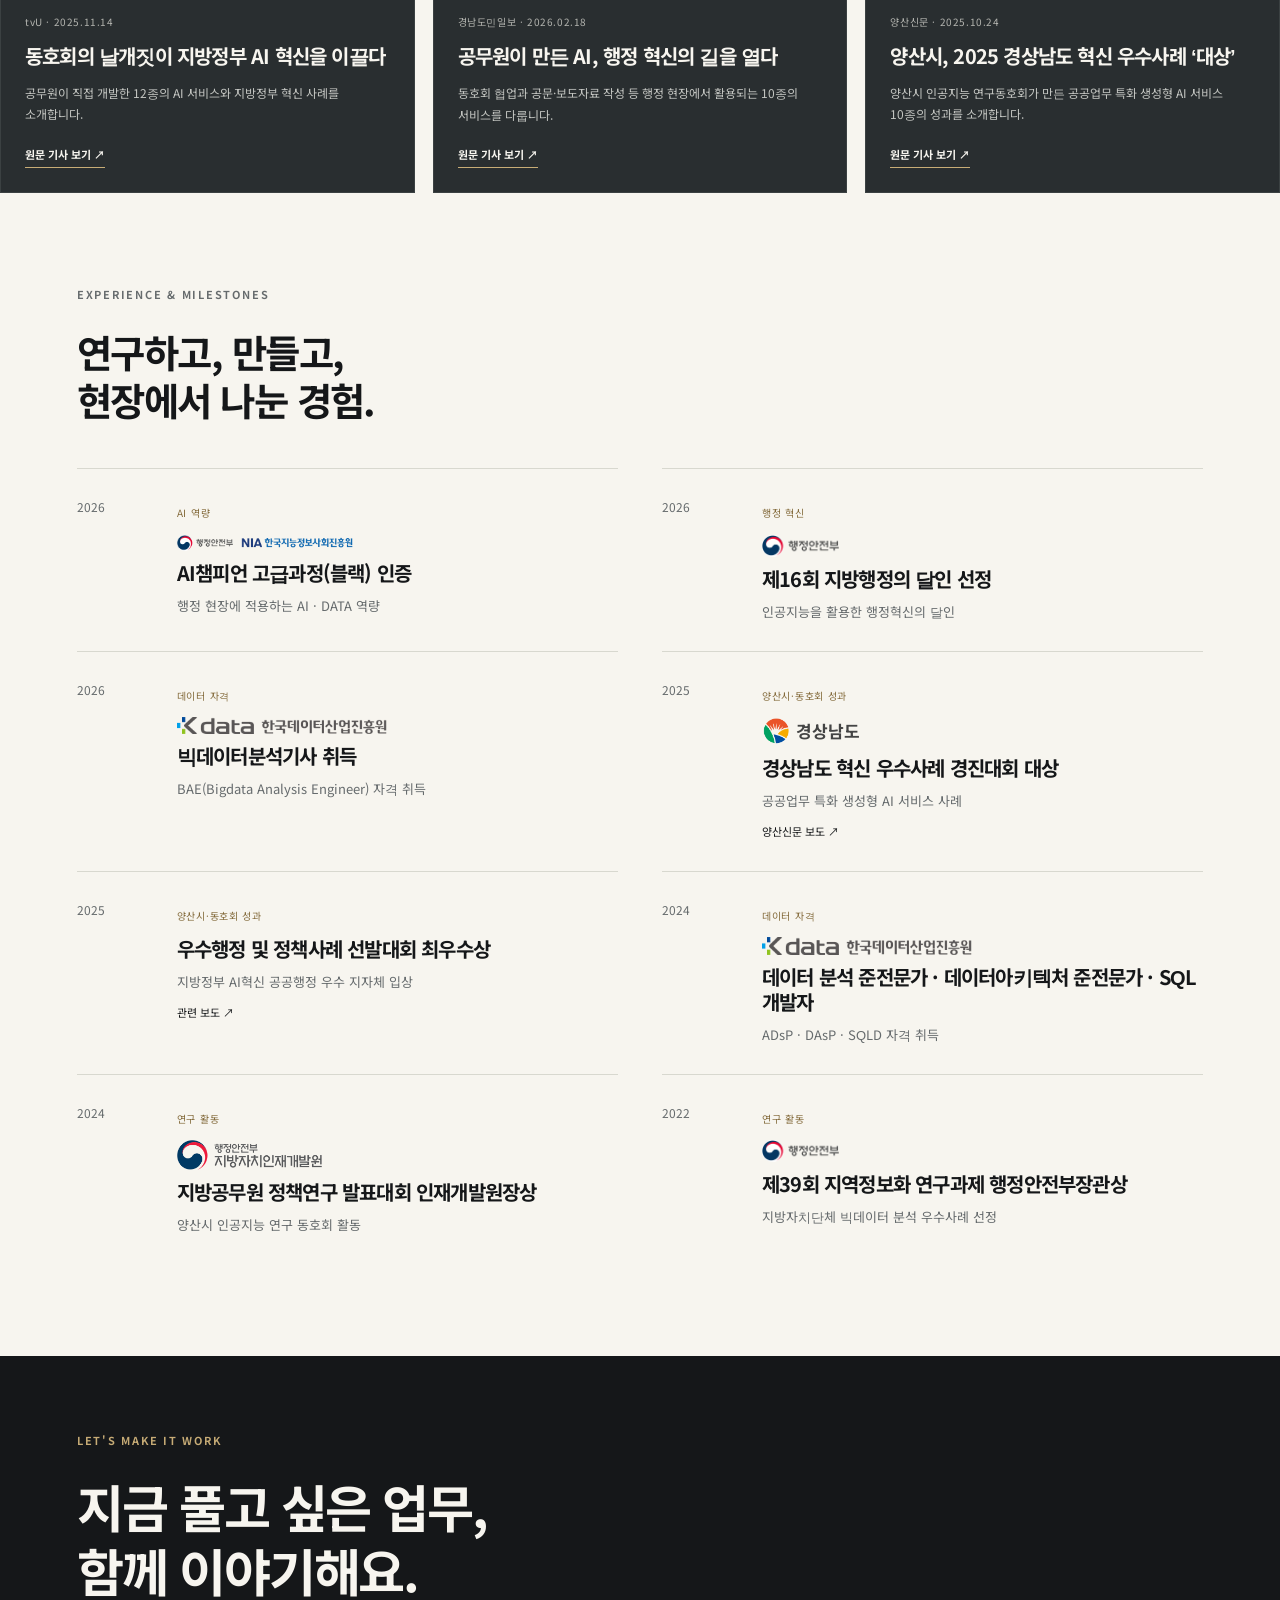
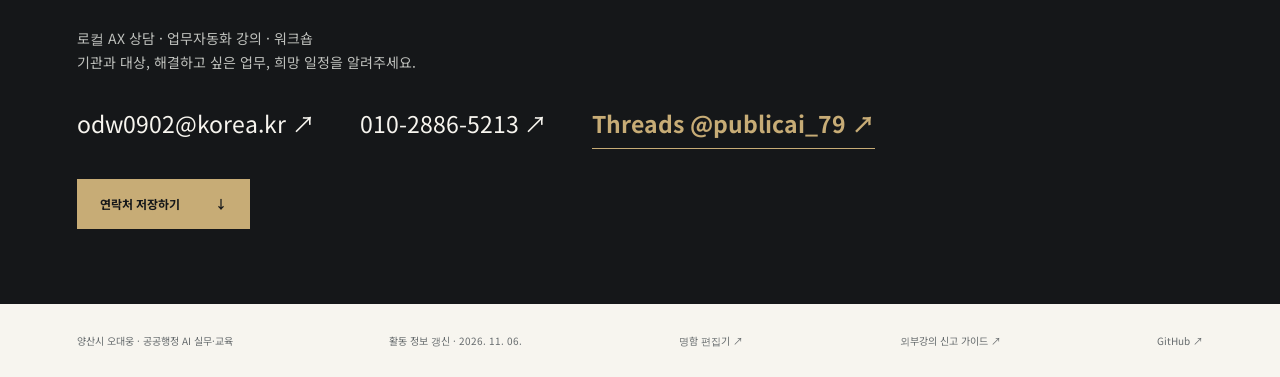
==== commit eb8b2357: "프로필 사진 교체" ====
--- a/index.html
+++ b/index.html
@@ -31,7 +31,7 @@
   <main id="main">
     <section class="hero">
       <div class="hero-copy"><p class="eyebrow">양산시 지방전산주사 · 공공행정 AI 실무</p><h1>인재의 가치를 높이는 <br><em>업스킬링,</em> <br>조직의 가치를 바꾸는 <br><em>AI 혁신.</em></h1><p class="intro">반복되는 업무에는 자동화를.<br>복잡한 자료에는 필요한 답을.<br>새로운 도전에는 함께 만드는 배움을.</p><p class="hero-note">행정 현장에서 쌓은 경험을 AI 서비스와 실무 교육으로 연결합니다.</p><div class="actions"><a class="button gold" href="#contact">현안·강의 상담하기 <span>↗</span></a><a class="text-link" href="#work">추진 프로젝트 살펴보기 ↓</a></div></div>
-      <aside class="identity" aria-label="소개"><img class="identity-photo" src="assets/Profile_Picture.png?v=frontal" alt="양산시 오대웅 프로필 사진"></aside>
+      <aside class="identity" aria-label="소개"><img class="identity-photo" src="assets/profile-2026.png" alt="양산시 오대웅 프로필 사진"></aside>
     </section>
     <section class="section needs" id="needs"><div class="section-head"><p class="eyebrow">LET'S START WITH YOUR WORK</p><h2>이런 일이 있다면, <br>이야기를 나눠보세요.</h2></div><div class="needs-list"><article><span>01</span><div><h3>매번 같은 문서와 자료를 만들고 있나요?</h3><p>보도자료·인사말·공적조서 등 반복 업무에서 AI를 활용할 지점을 함께 찾습니다.</p></div></article><article><span>02</span><div><h3>쌓인 자료에서 필요한 답을 찾기 어렵나요?</h3><p>감사 사례, 공공데이터, 업무 문서를 검색하고 활용하는 방법을 살펴봅니다.</p></div></article><article><span>03</span><div><h3>교육을 실제 업무 변화로 연결하고 싶나요?</h3><p>기관의 업무 사례를 바탕으로 직접 만들어보는 실습과 워크숍을 제안합니다.</p></div></article><article><span>04</span><div><h3>로컬 AI 서버를 직접 운영하고 싶으신가요?</h3><p>서버 구성·모델 구동·서비스 연결·운영 점검 실무 노하우를 나누고, Gemma 4 오픈소스 AI 활용 서비스 구축 방안을 제안합니다.</p><a href="https://daeung79.github.io/ReportAI/" target="_blank" rel="noopener">ReportAI 로컬 서비스 확인하기 ↗</a></div></article></div></section>
     <section class="section work" id="work"><div class="section-head"><div><p class="eyebrow">RECENT PROJECTS</p><h2>현장에서 출발한 <br>AI 프로젝트.</h2></div><p class="section-caption">최근 만든 도구와 협업 결과를 소개합니다.<br>각 프로젝트의 소개 페이지와 소스에서 자세히 볼 수 있습니다.</p></div>
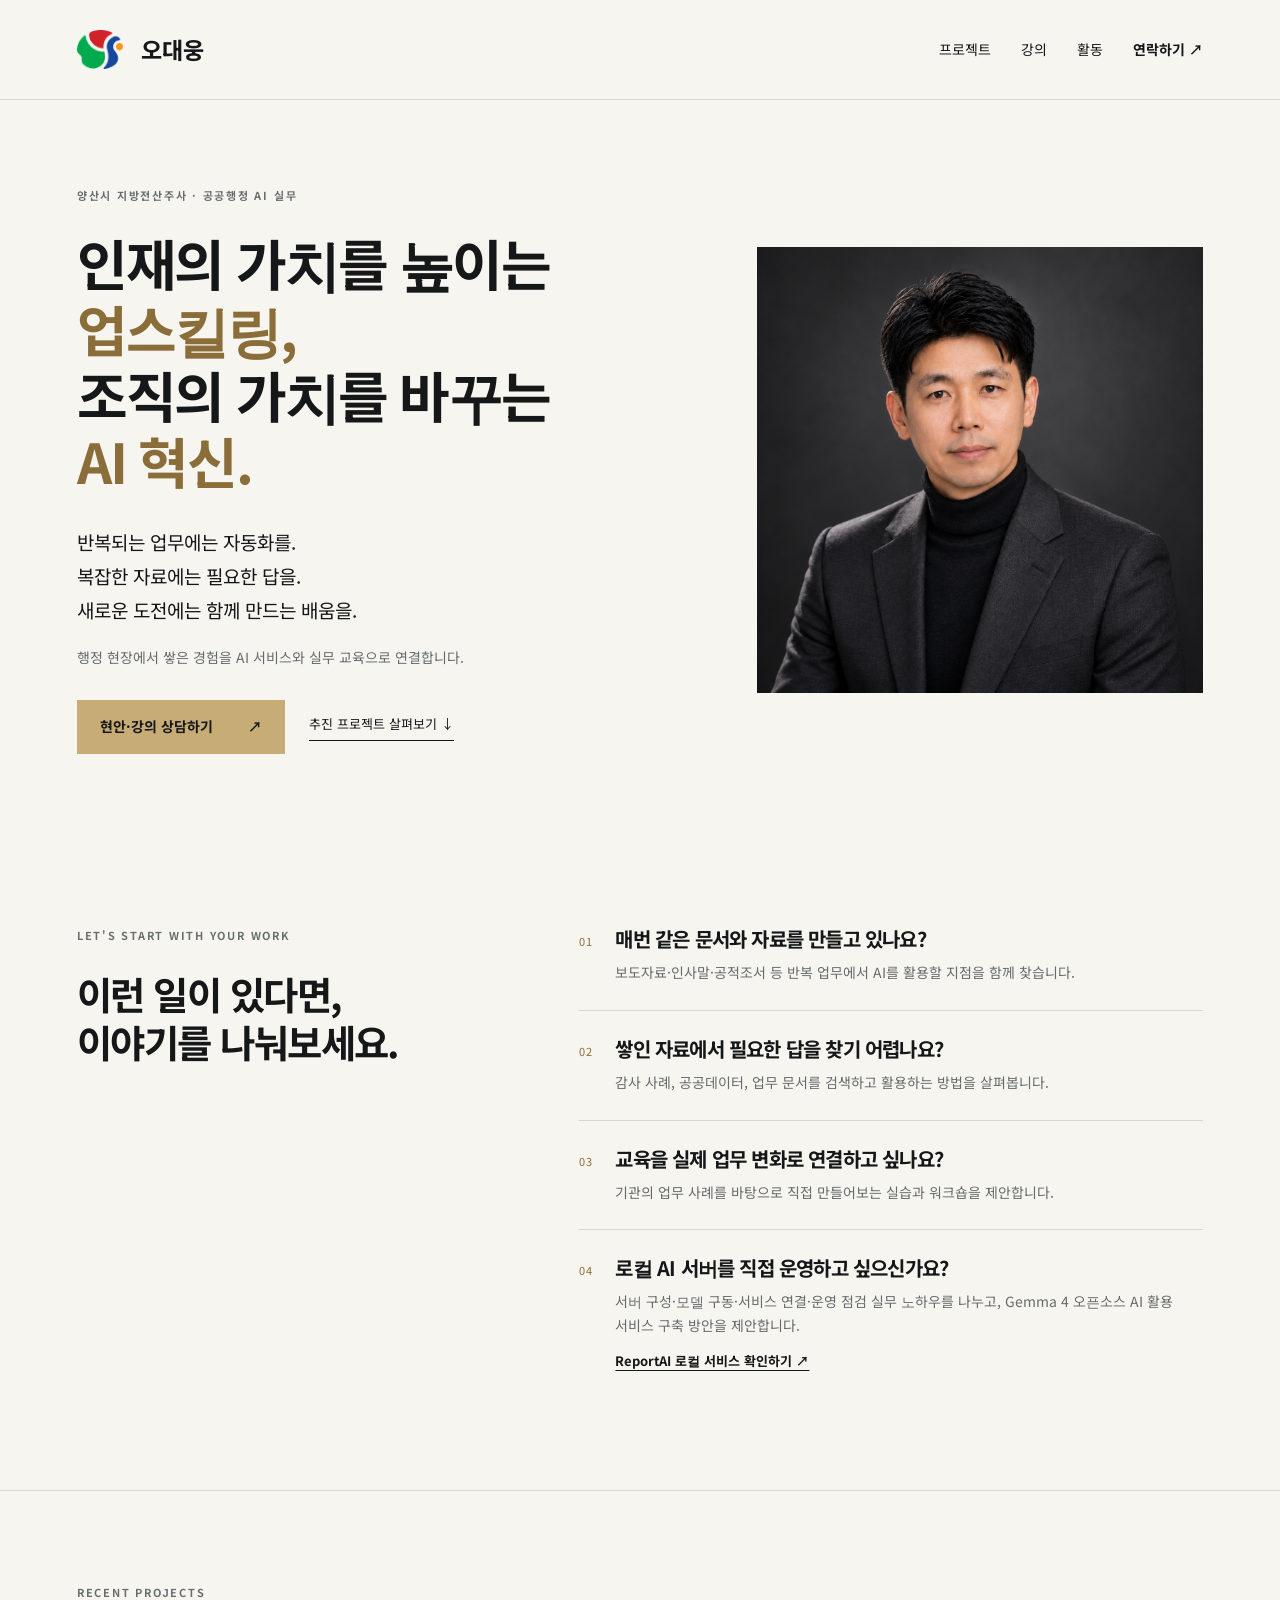
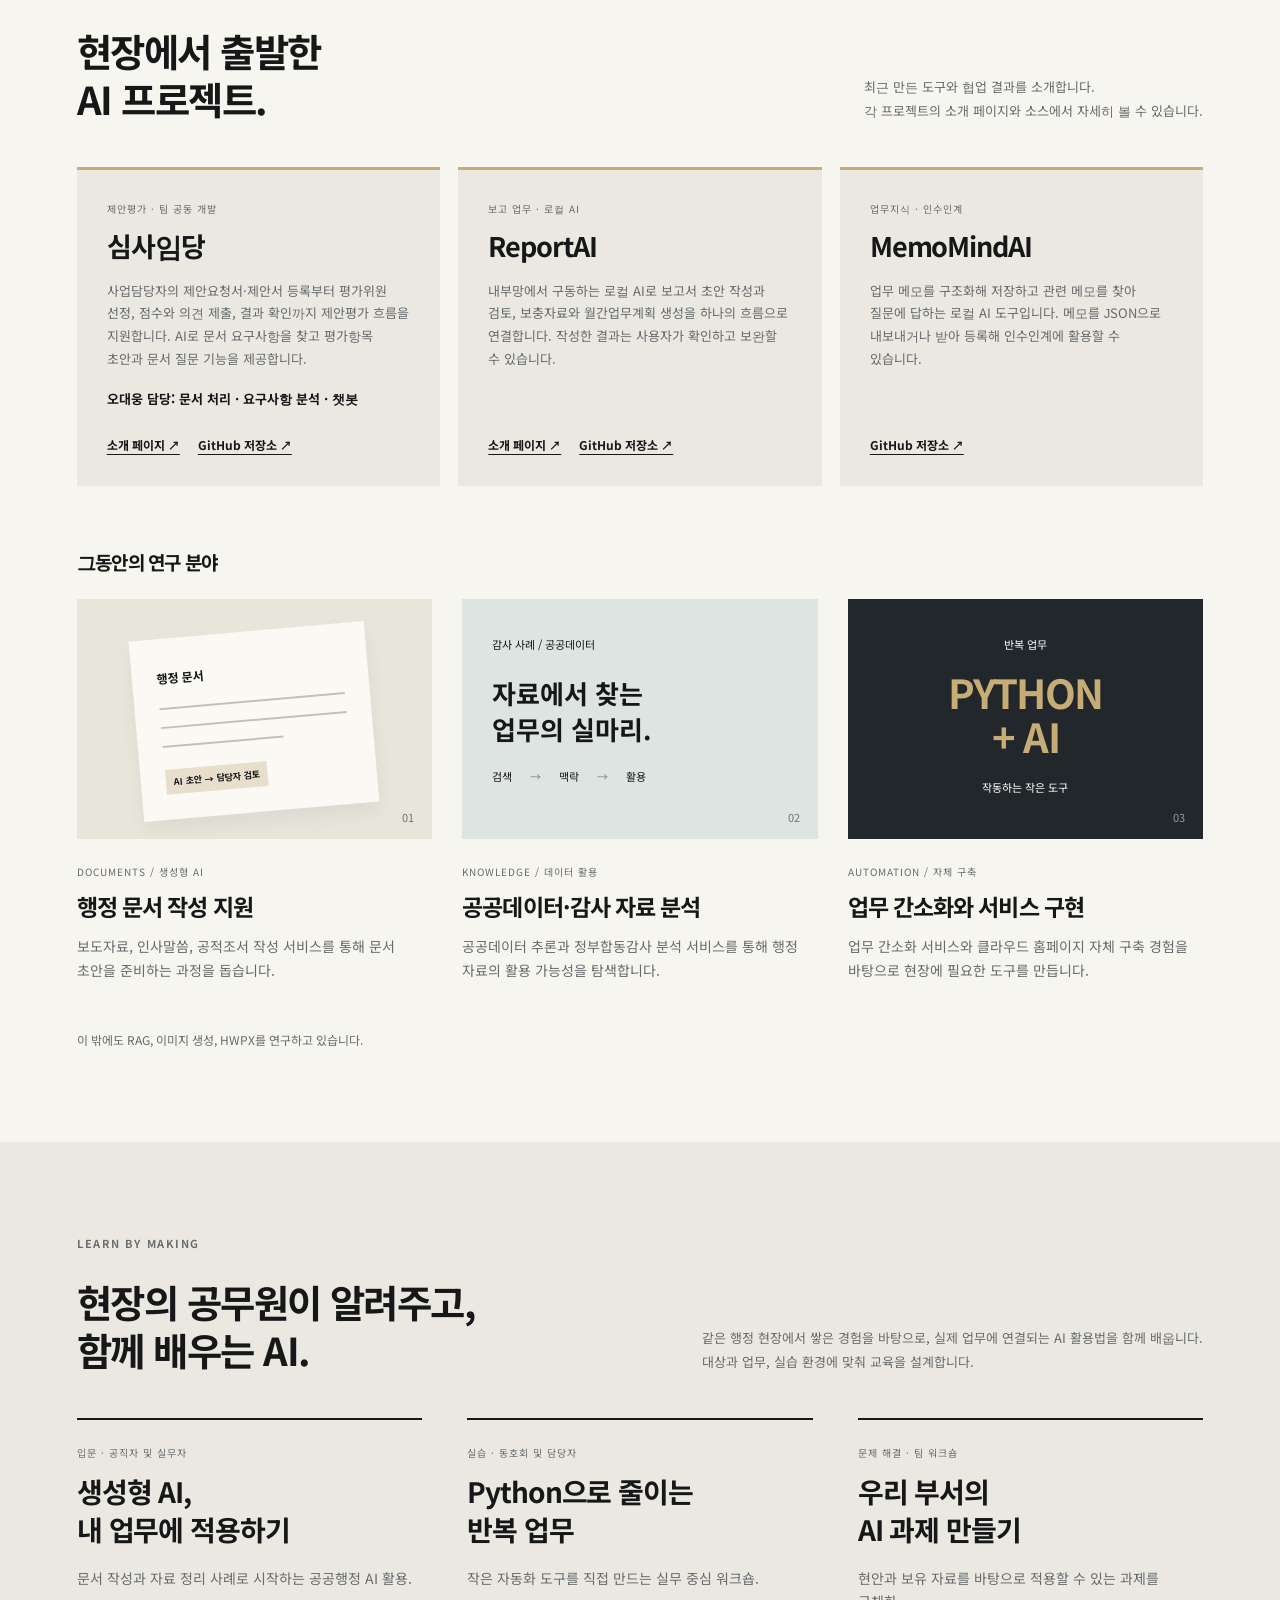
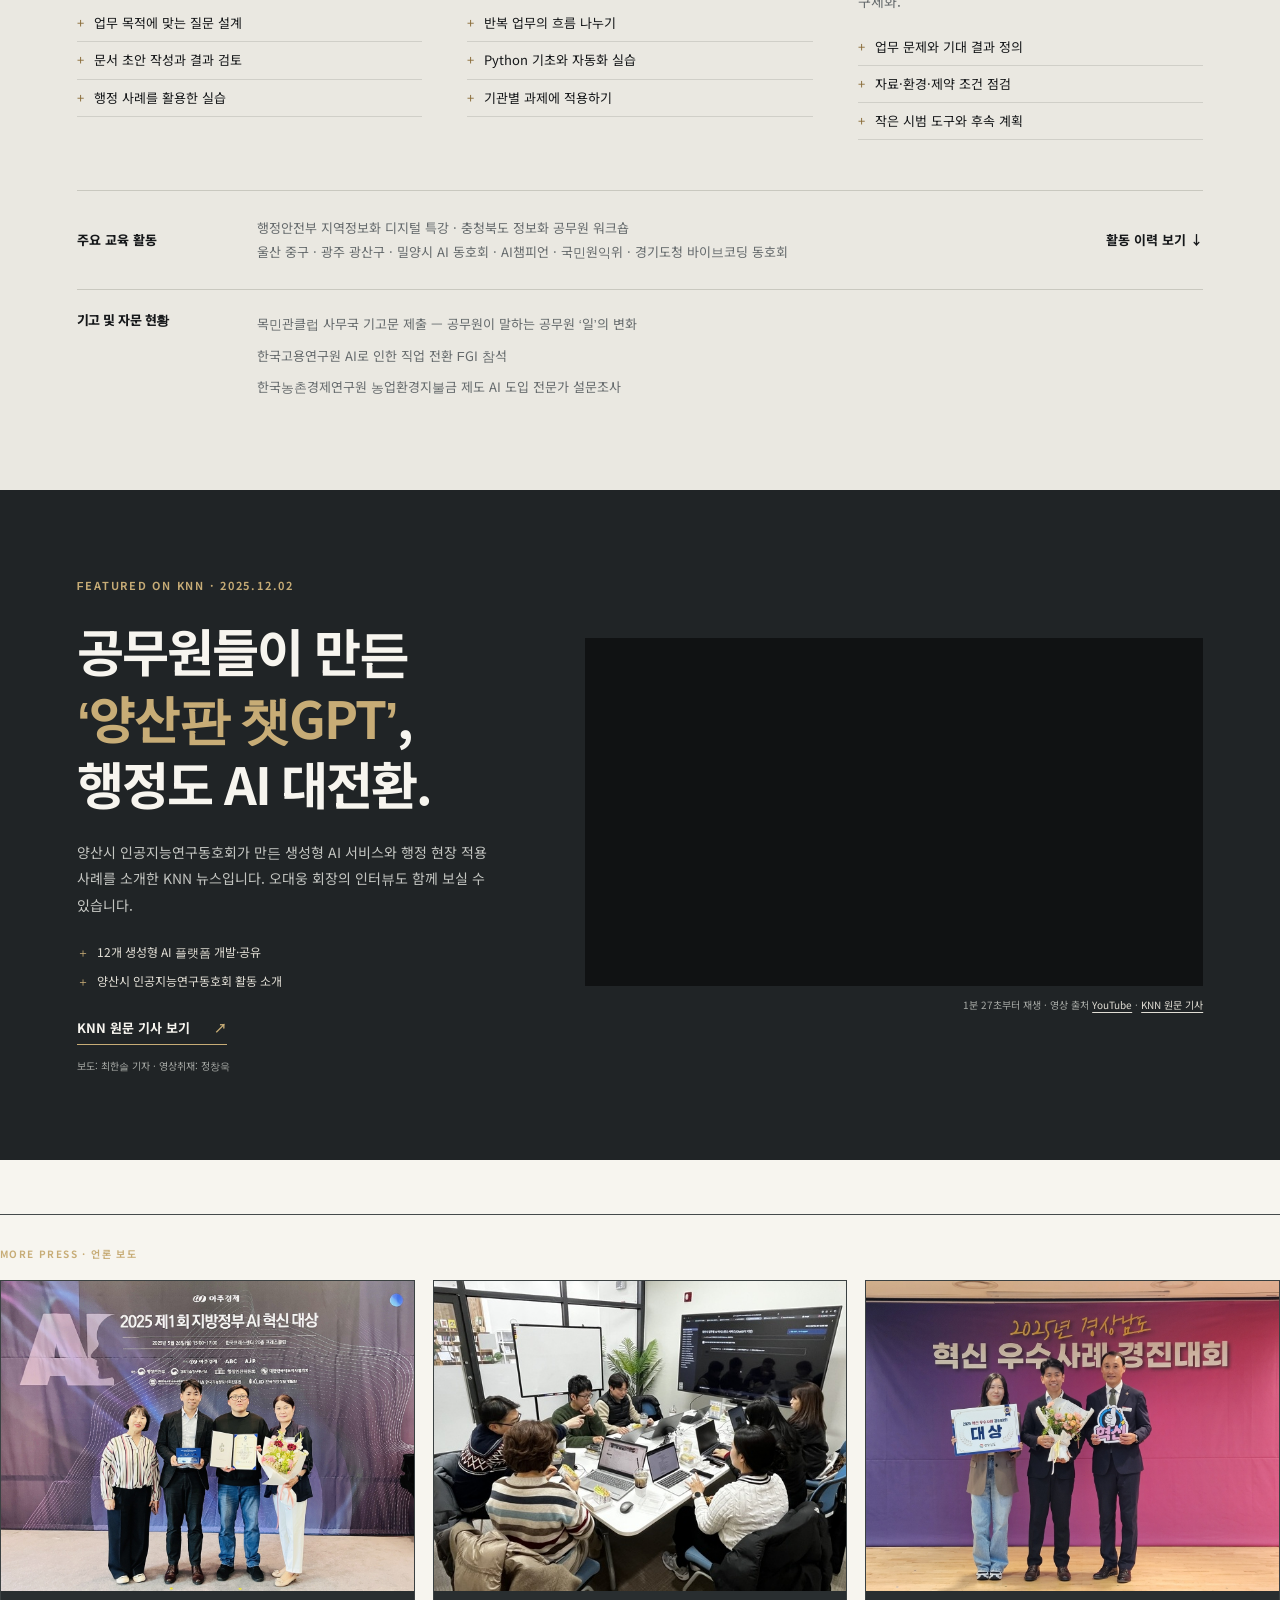
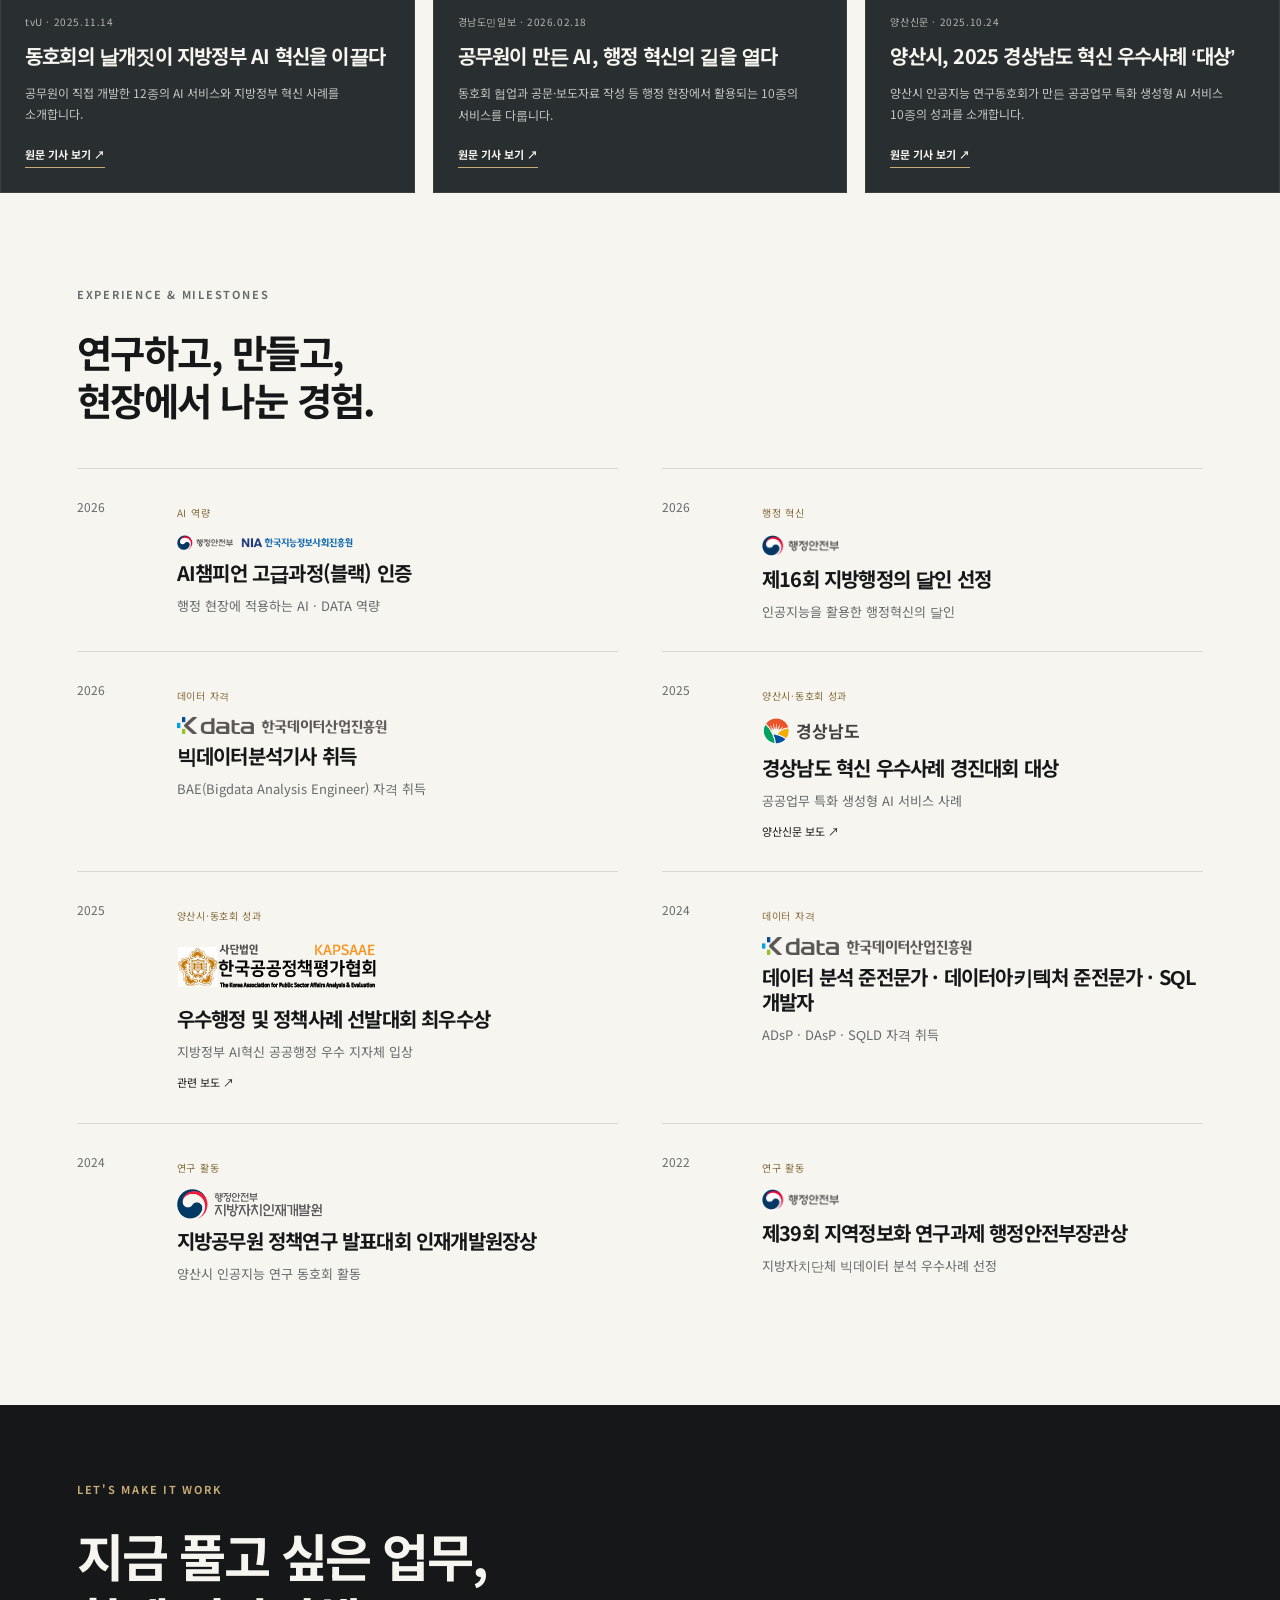
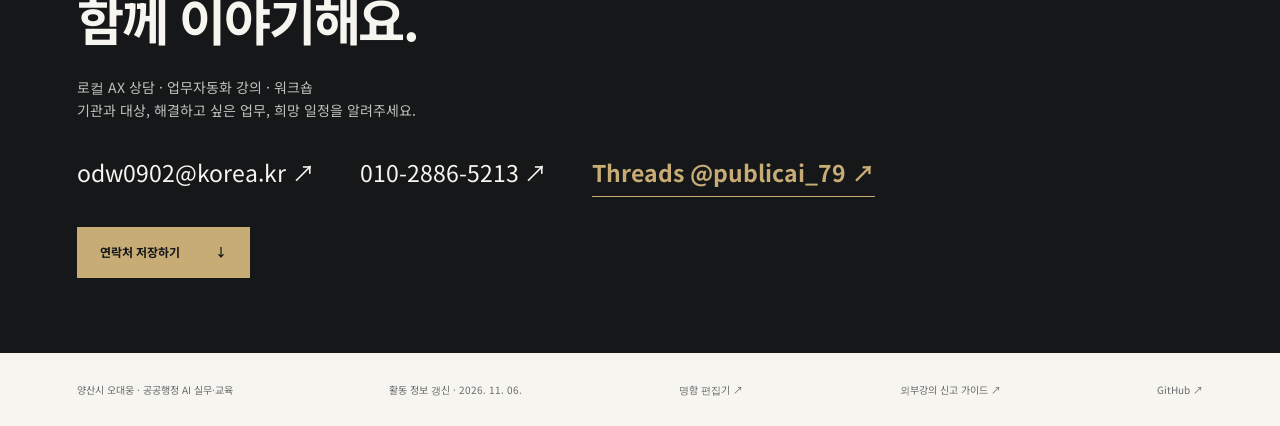
==== commit 9a723dcc: "우수행정 정책사례 수상에 주관기관 로고 추가" ====
--- a/index.html
+++ b/index.html
@@ -53,7 +53,7 @@
       <article><time>2026</time><div><span class="timeline-tag">행정 혁신</span><div class="certification-heading"><div class="certification-logos" aria-label="선정 기관"><img src="assets/mois.png" alt="행정안전부"></div><h3>제16회 지방행정의 달인 선정</h3></div><p>인공지능을 활용한 행정혁신의 달인</p></div></article>
       <article><time>2026</time><div><span class="timeline-tag">데이터 자격</span><div class="institution-line"><img class="kdata-logo" src="assets/kdata-logo.png" alt="한국데이터산업진흥원"></div><h3>빅데이터분석기사 취득</h3><p>BAE(Bigdata Analysis Engineer) 자격 취득</p></div></article>
       <article><time>2025</time><div><span class="timeline-tag">양산시·동호회 성과</span><div class="certification-heading"><div class="province-mark"><img src="assets/gyeongnam-symbol.gif" alt=""><span>경상남도</span></div><h3>경상남도 혁신 우수사례 경진대회 대상</h3></div><p>공공업무 특화 생성형 AI 서비스 사례</p><a href="https://www.yangsanilbo.com/news/articleView.html?idxno=120053" target="_blank" rel="noopener">양산신문 보도 ↗</a></div></article>
-      <article><time>2025</time><div><span class="timeline-tag">양산시·동호회 성과</span><h3>우수행정 및 정책사례 선발대회 최우수상</h3><p>지방정부 AI혁신 공공행정 우수 지자체 입상</p><a href="https://www.opengo.center/news/articleView.html?idxno=33318" target="_blank" rel="noopener">관련 보도 ↗</a></div></article>
+      <article><time>2025</time><div><span class="timeline-tag">양산시·동호회 성과</span><div class="institution-line"><img class="association-logo" src="assets/kapsaae-logo.png" alt="사단법인 한국공공정책평가협회"></div><h3>우수행정 및 정책사례 선발대회 최우수상</h3><p>지방정부 AI혁신 공공행정 우수 지자체 입상</p><a href="https://www.opengo.center/news/articleView.html?idxno=33318" target="_blank" rel="noopener">관련 보도 ↗</a></div></article>
       <article><time>2024</time><div><span class="timeline-tag">데이터 자격</span><div class="institution-line"><img class="kdata-logo" src="assets/kdata-logo.png" alt="한국데이터산업진흥원"></div><h3>데이터 분석 준전문가 · 데이터아키텍처 준전문가 · SQL 개발자</h3><p>ADsP · DAsP · SQLD 자격 취득</p></div></article>
       <article><time>2024</time><div><span class="timeline-tag">연구 활동</span><div class="certification-heading"><div class="certification-logos" aria-label="시상 기관"><img class="logodi-logo" src="assets/logodi-mi.png" alt="행정안전부 지방자치인재개발원"></div><h3>지방공무원 정책연구 발표대회 인재개발원장상</h3></div><p>양산시 인공지능 연구 동호회 활동</p></div></article>
       <article><time>2022</time><div><span class="timeline-tag">연구 활동</span><div class="certification-heading"><div class="certification-logos" aria-label="시상 기관"><img src="assets/mois.png" alt="행정안전부"></div><h3>제39회 지역정보화 연구과제 행정안전부장관상</h3></div><p>지방자치단체 빅데이터 분석 우수사례 선정</p></div></article>
--- a/style.css
+++ b/style.css
@@ -105,6 +105,7 @@
 .certification-logos img.logodi-logo{height:30px}
 .institution-line{margin-top:10px}
 .institution-line .kdata-logo{display:block;width:210px;max-width:100%;height:auto}
+.institution-line .association-logo{display:block;width:200px;max-width:100%;height:auto}
 .province-mark{display:inline-flex;align-items:center;gap:6px;font-size:17px;font-weight:700;color:#444}
 .province-mark img{display:block;width:28px;height:28px;object-fit:contain}
 .timeline p{font-size:13px;color:var(--muted);margin:10px 0 0}
